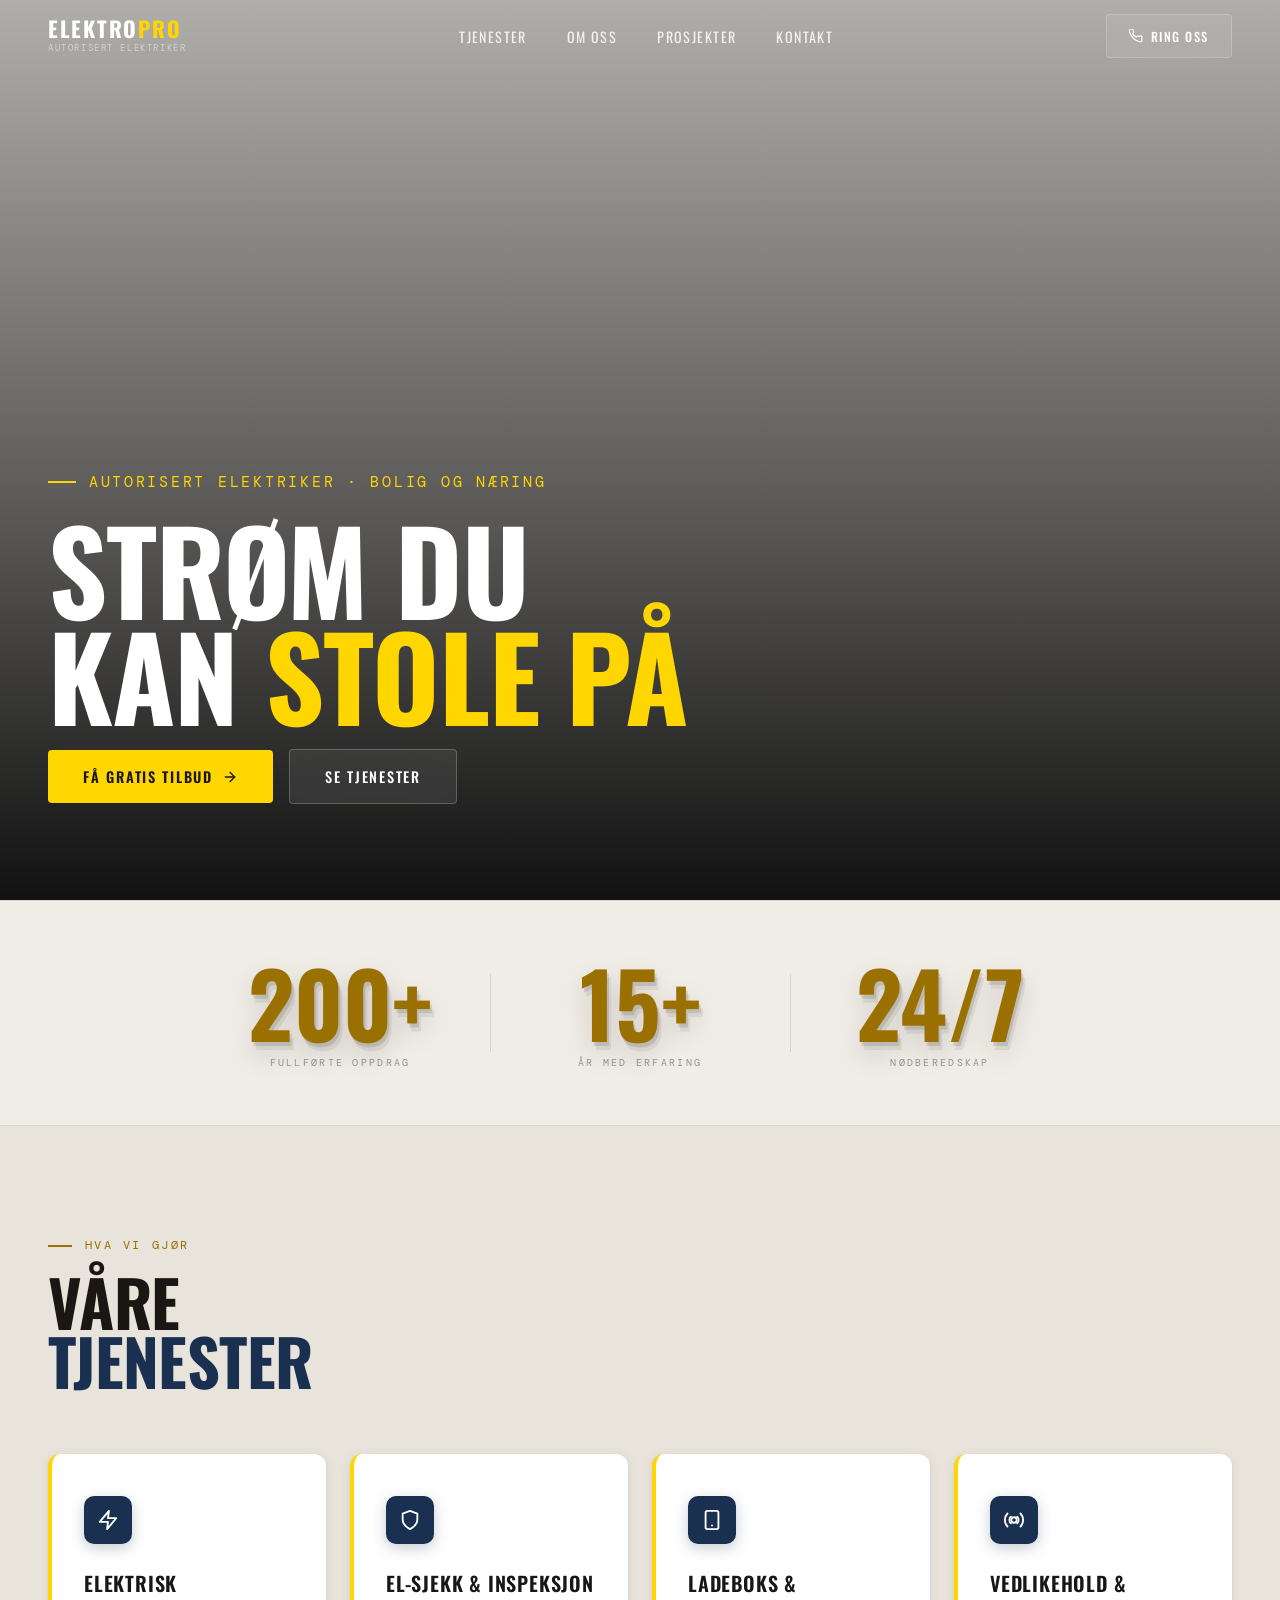
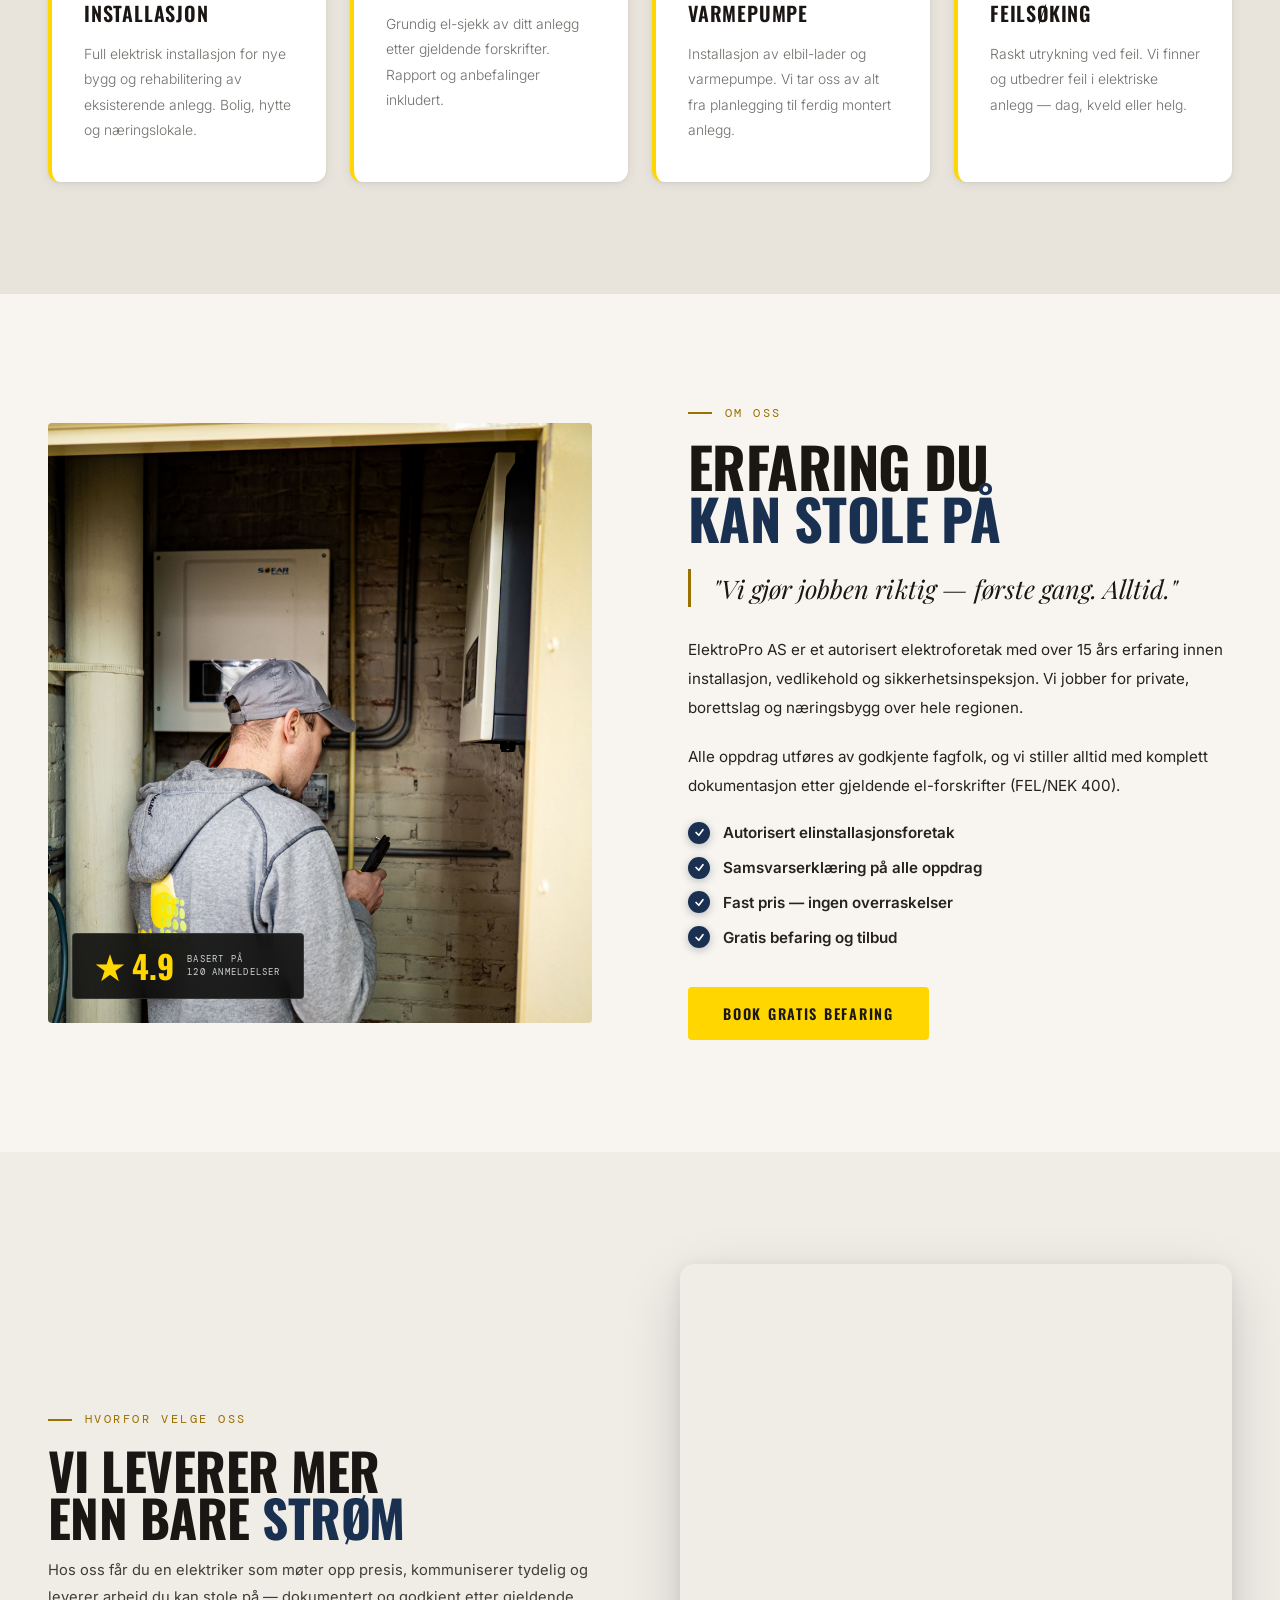
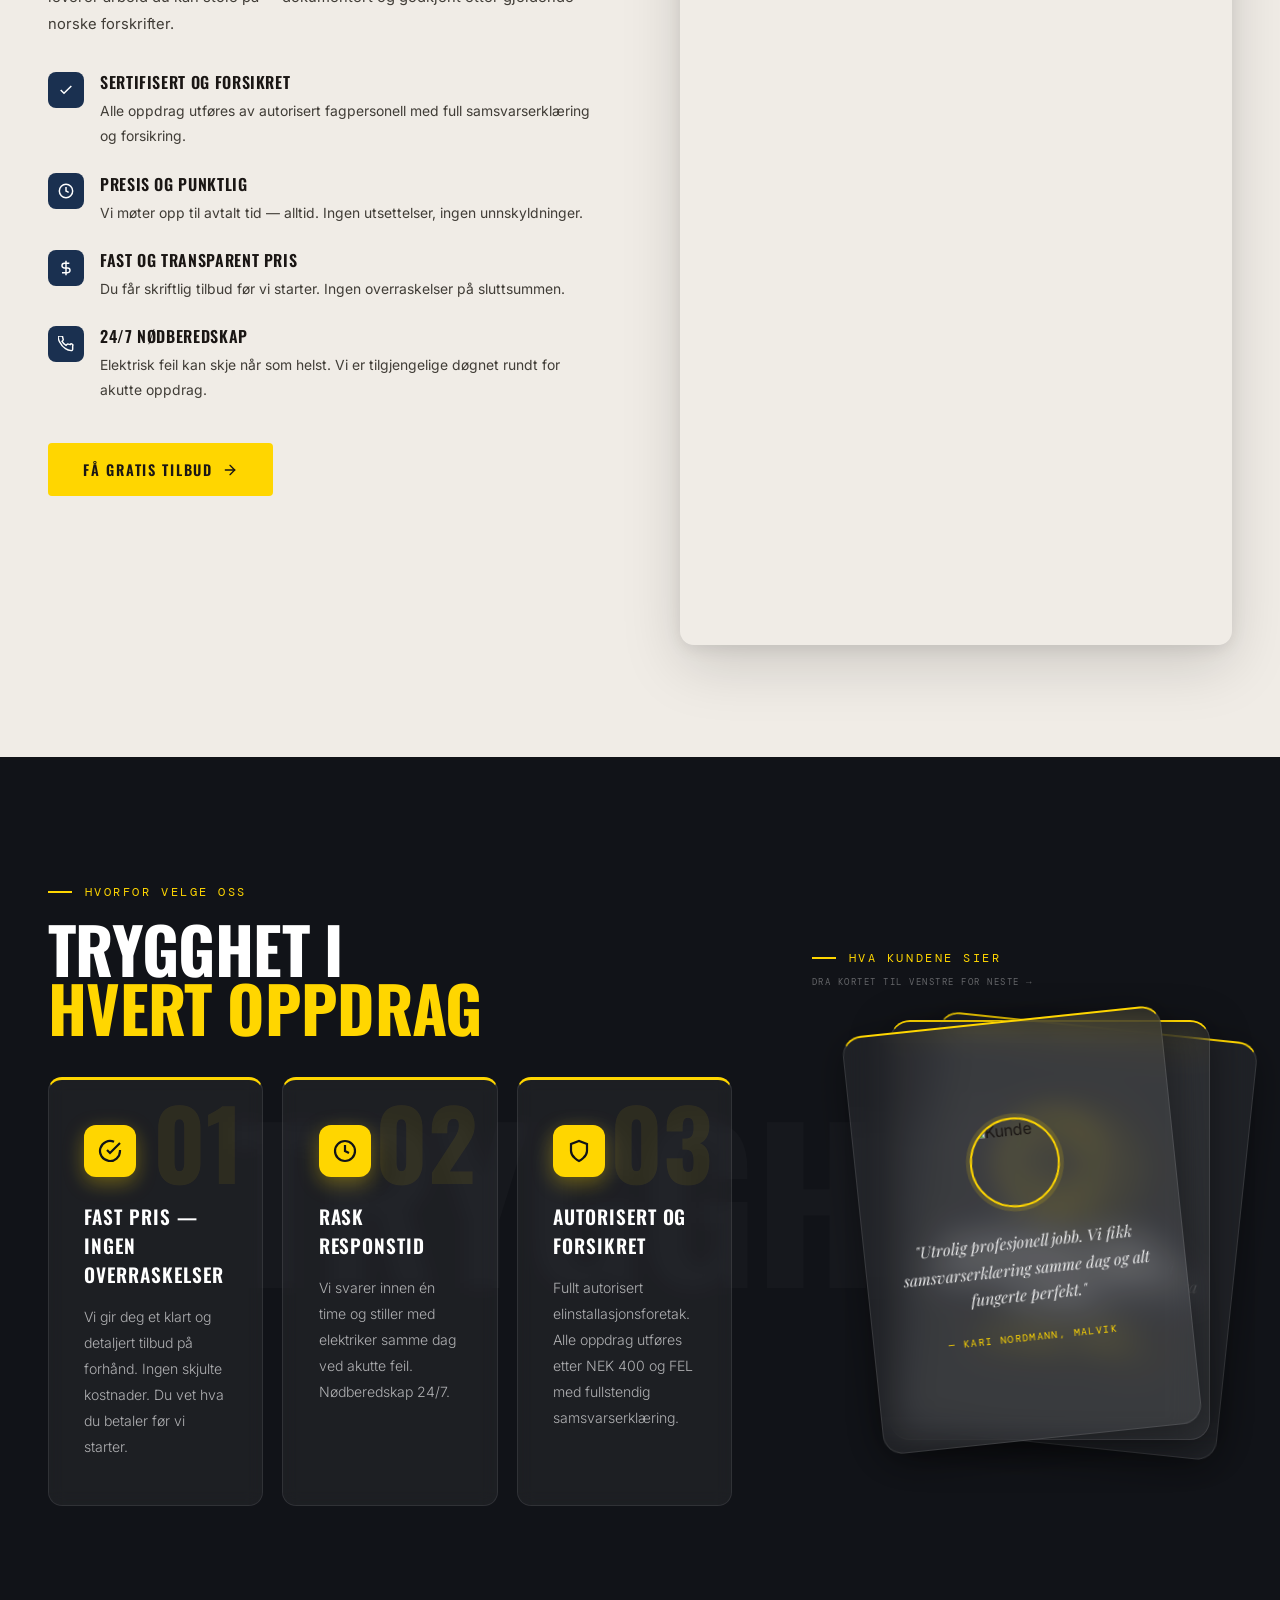
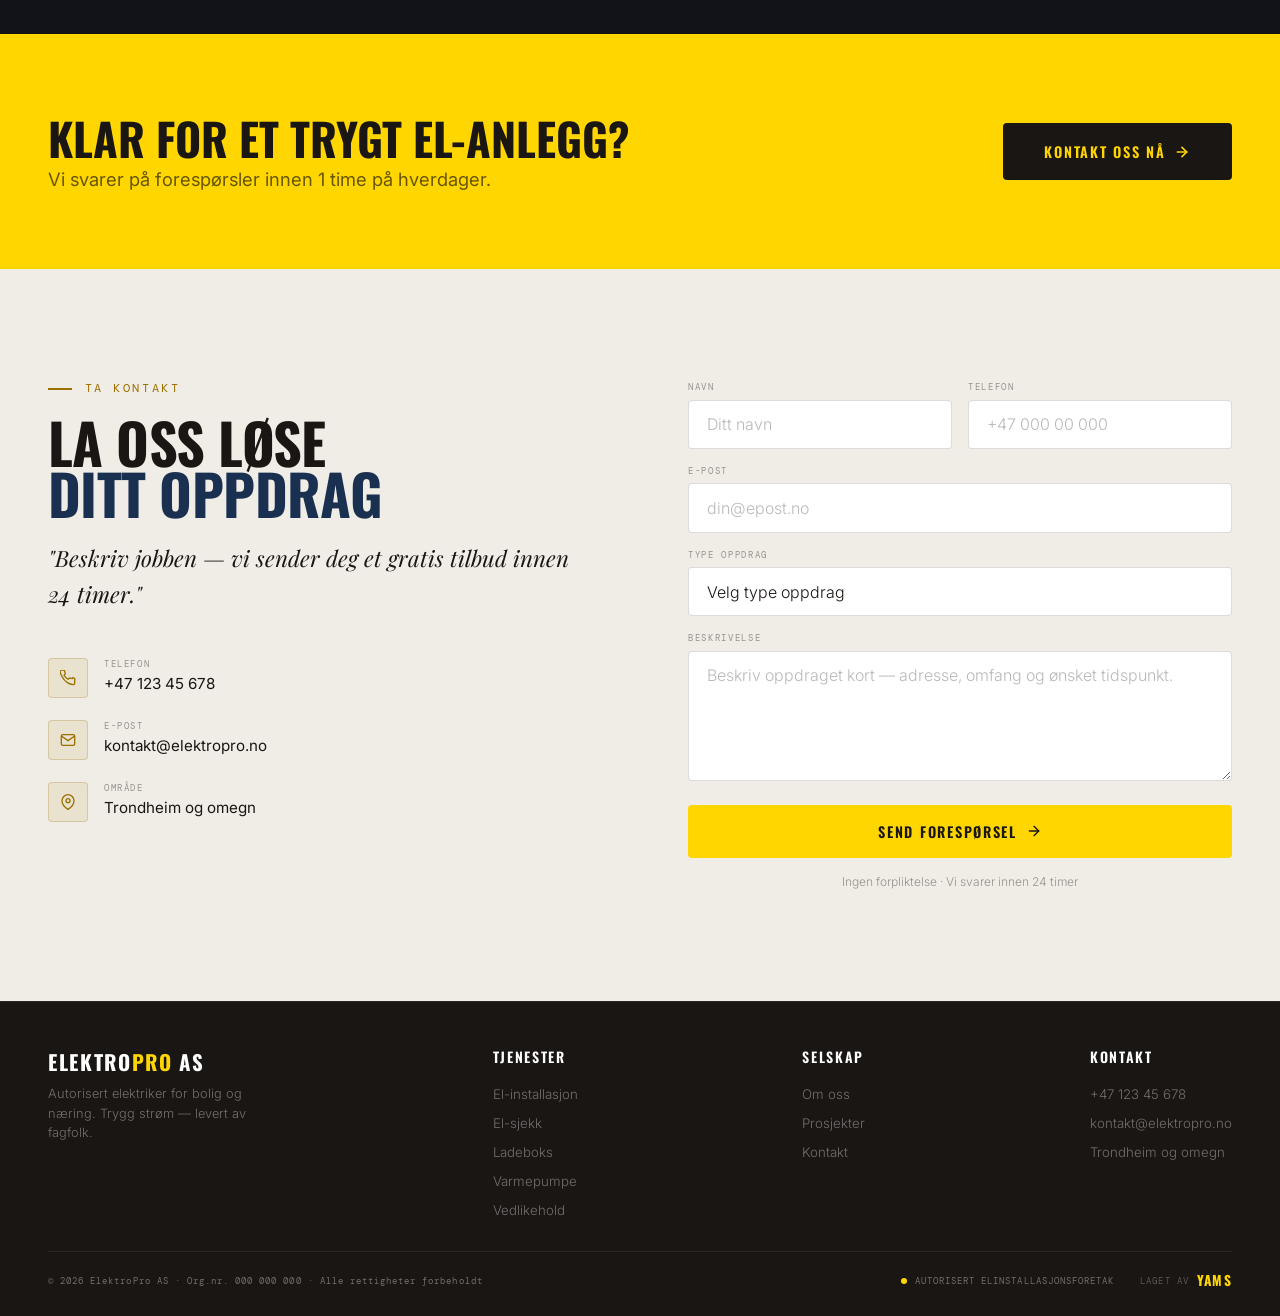
==== index.html @ 97dad4c3 "Make logo clickable on index.html — links to index.html" ====
<!DOCTYPE html>
<html lang="no">
<head>
  <meta charset="UTF-8">
  <meta name="viewport" content="width=device-width, initial-scale=1.0">
  <title>ElektroPro AS — Autorisert Elektriker</title>
  <meta name="description" content="Autorisert elektriker for bolig og næring. El-sjekk, installasjon, ladeboks og varmepumpe. Ring oss i dag.">

  <link rel="preconnect" href="https://fonts.googleapis.com">
  <link rel="preconnect" href="https://fonts.gstatic.com" crossorigin>
  <link href="https://fonts.googleapis.com/css2?family=Oswald:wght@400;500;600;700&family=Inter:ital,wght@0,300;0,400;0,500;1,300&family=Playfair+Display:ital@1&family=DM+Mono:wght@400;500&display=swap" rel="stylesheet">
  <link rel="stylesheet" href="style.css?v=3">
  <style></style>
</head>
<body>

<!-- ── NAV ── -->
<nav id="mainNav">
  <a href="index.html" class="nav-logo">
    <div class="nav-logo-name">Elektro<span>Pro</span></div>
    <div class="nav-logo-tag">Autorisert elektriker</div>
  </a>

  <ul class="nav-links">
    <li><a href="tjenester.html">Tjenester</a></li>
    <li><a href="om-oss.html">Om oss</a></li>
    <li><a href="#prosjekter">Prosjekter</a></li>
    <li><a href="kontakt.html">Kontakt</a></li>
  </ul>

  <div class="nav-right">
    <a href="tel:+4712345678" class="btn-glass-sm">
      <svg width="14" height="14" viewBox="0 0 24 24" fill="none" stroke="currentColor" stroke-width="2" stroke-linecap="round"><path d="M22 16.92v3a2 2 0 01-2.18 2 19.79 19.79 0 01-8.63-3.07A19.5 19.5 0 013.07 9.81a19.79 19.79 0 01-3.07-8.68A2 2 0 012 0h3a2 2 0 012 1.72c.127.96.361 1.903.7 2.81a2 2 0 01-.45 2.11L6.09 7.91a16 16 0 006 6l1.27-1.27a2 2 0 012.11-.45c.907.339 1.85.573 2.81.7A2 2 0 0122 14.92v2z"/></svg>
      Ring oss
    </a>
    <button class="nav-hamburger" id="navHamburger" aria-label="Åpne meny" aria-expanded="false">
      <span></span><span></span><span></span>
    </button>
  </div>
</nav>

<!-- ── MOBILE MENU ── -->
<div class="mob-menu" id="mobMenu" aria-hidden="true">
  <ul>
    <li><a href="tjenester.html" class="mob-link">Tjenester</a></li>
    <li><a href="om-oss.html" class="mob-link">Om oss</a></li>
    <li><a href="#prosjekter" class="mob-link">Prosjekter</a></li>
    <li><a href="kontakt.html" class="mob-link">Kontakt</a></li>
  </ul>
  <div class="mob-menu-divider"></div>
  <div class="mob-menu-cta">
    <a href="tel:+4712345678" class="btn-yellow">
      <svg width="16" height="16" viewBox="0 0 24 24" fill="none" stroke="currentColor" stroke-width="2" stroke-linecap="round"><path d="M22 16.92v3a2 2 0 01-2.18 2 19.79 19.79 0 01-8.63-3.07A19.5 19.5 0 013.07 9.81a19.79 19.79 0 01-3.07-8.68A2 2 0 012 0h3a2 2 0 012 1.72c.127.96.361 1.903.7 2.81a2 2 0 01-.45 2.11L6.09 7.91a16 16 0 006 6l1.27-1.27a2 2 0 012.11-.45c.907.339 1.85.573 2.81.7A2 2 0 0122 14.92v2z"/></svg>
      Ring oss nå
    </a>
    <a href="#kontakt" class="btn-glass mob-link">Få gratis tilbud</a>
  </div>
  <div class="mob-menu-contact">+47 123 45 678 · kontakt@elektropro.no</div>
</div>

<!-- ── HERO ── -->
<section class="hero">
  <div class="hero-video">
    <video autoplay muted loop playsinline>
      <source src="18780266-uhd_3840_2160_30fps.mp4" type="video/mp4">
    </video>
  </div>
  <div class="hero-overlay"></div>

  <div class="hero-content reveal">
    <div class="hero-eyebrow">Autorisert elektriker · Bolig og Næring</div>
    <h1 class="hero-h1">Strøm du<br>kan <span class="accent">stole på</span></h1>
    <div class="hero-btns">
      <a href="#kontakt" class="btn-yellow">
        Få gratis tilbud
        <svg width="16" height="16" viewBox="0 0 24 24" fill="none" stroke="currentColor" stroke-width="2" stroke-linecap="round"><line x1="5" y1="12" x2="19" y2="12"/><polyline points="12 5 19 12 12 19"/></svg>
      </a>
      <a href="#tjenester" class="btn-glass">Se tjenester</a>
    </div>
  </div>

</section>

<!-- ── STATS ── -->
<div class="stats-bar">
  <div class="stat-item reveal"><div class="stat-num" data-target="200" data-suffix="+">200+</div><div class="stat-label">Fullførte oppdrag</div></div>
  <div class="stat-item reveal"><div class="stat-num" data-target="15" data-suffix="+">15+</div><div class="stat-label">År med erfaring</div></div>
  <div class="stat-item reveal"><div class="stat-num">24/7</div><div class="stat-label">Nødberedskap</div></div>
</div>

<!-- ── SERVICES ── -->
<section class="services" id="tjenester">
  <div class="section-eyebrow">Hva vi gjør</div>
  <h2 class="section-title reveal">Våre<br><span class="accent">Tjenester</span></h2>
  <div class="services-grid">
    <a href="tjenester.html" class="service-card reveal">
      <div class="service-icon"><svg viewBox="0 0 24 24" stroke-linecap="round" stroke-linejoin="round"><polygon points="13 2 3 14 12 14 11 22 21 10 12 10 13 2"/></svg></div>
      <div class="service-name">Elektrisk installasjon</div>
      <p class="service-desc">Full elektrisk installasjon for nye bygg og rehabilitering av eksisterende anlegg. Bolig, hytte og næringslokale.</p>
    </a>
    <a href="tjenester.html" class="service-card reveal">
      <div class="service-icon"><svg viewBox="0 0 24 24" stroke-linecap="round" stroke-linejoin="round"><path d="M12 22s8-4 8-10V5l-8-3-8 3v7c0 6 8 10 8 10z"/></svg></div>
      <div class="service-name">El-sjekk &amp; Inspeksjon</div>
      <p class="service-desc">Grundig el-sjekk av ditt anlegg etter gjeldende forskrifter. Rapport og anbefalinger inkludert.</p>
    </a>
    <a href="tjenester.html" class="service-card reveal">
      <div class="service-icon"><svg viewBox="0 0 24 24" stroke-linecap="round" stroke-linejoin="round"><rect x="5" y="2" width="14" height="20" rx="2"/><line x1="12" y1="18" x2="12" y2="18"/></svg></div>
      <div class="service-name">Ladeboks &amp; Varmepumpe</div>
      <p class="service-desc">Installasjon av elbil-lader og varmepumpe. Vi tar oss av alt fra planlegging til ferdig montert anlegg.</p>
    </a>
    <a href="tjenester.html" class="service-card reveal">
      <div class="service-icon"><svg viewBox="0 0 24 24" stroke-linecap="round" stroke-linejoin="round"><circle cx="12" cy="12" r="3"/><path d="M19.07 4.93a10 10 0 010 14.14M4.93 4.93a10 10 0 000 14.14M15.54 8.46a5 5 0 010 7.07M8.46 8.46a5 5 0 000 7.07"/></svg></div>
      <div class="service-name">Vedlikehold &amp; Feilsøking</div>
      <p class="service-desc">Raskt utrykning ved feil. Vi finner og utbedrer feil i elektriske anlegg — dag, kveld eller helg.</p>
    </a>
  </div>
</section>

<!-- ── ABOUT ── -->
<section class="about" id="om-oss">
  <div class="about-img-wrap reveal">
    <img src="pexels-sdvmovies-29206492.jpg" alt="Elektriker ved sikringsskap"/>
    <div class="about-img-badge">
      <div class="about-badge-num">★ 4.9</div>
      <div class="about-badge-txt">Basert på<br>120 anmeldelser</div>
    </div>
  </div>
  <div class="about-content reveal">
    <div class="section-eyebrow">Om oss</div>
    <h2 class="section-title" style="font-size:clamp(2rem,5vw,3.5rem);margin-bottom:1.6rem;">Erfaring du<br><span class="accent">kan stole på</span></h2>
    <blockquote class="about-quote">"Vi gjør jobben riktig — første gang. Alltid."</blockquote>
    <p class="about-body">ElektroPro AS er et autorisert elektroforetak med over 15 års erfaring innen installasjon, vedlikehold og sikkerhetsinspeksjon. Vi jobber for private, borettslag og næringsbygg over hele regionen.</p>
    <p class="about-body">Alle oppdrag utføres av godkjente fagfolk, og vi stiller alltid med komplett dokumentasjon etter gjeldende el-forskrifter (FEL/NEK 400).</p>
    <ul class="about-checklist">
      <li>Autorisert elinstallasjonsforetak</li>
      <li>Samsvarserklæring på alle oppdrag</li>
      <li>Fast pris — ingen overraskelser</li>
      <li>Gratis befaring og tilbud</li>
    </ul>
    <a href="#kontakt" class="btn-yellow">Book gratis befaring</a>
  </div>
</section>

<!-- ── GALLERY ── -->
<section class="gallery" id="prosjekter">

  <!-- Tekst venstre -->
  <div class="gallery-text reveal">
    <div class="section-eyebrow">Hvorfor velge oss</div>
    <h2 class="section-title" style="font-size:clamp(2rem,4vw,3.8rem);margin-bottom:1rem;">
      Vi leverer mer<br>enn bare <span class="accent">strøm</span>
    </h2>
    <p style="font-size:.92rem;line-height:1.85;color:rgba(26,22,16,.82);font-weight:400;margin-bottom:1.8rem;">
      Hos oss får du en elektriker som møter opp presis, kommuniserer tydelig
      og leverer arbeid du kan stole på — dokumentert og godkjent etter
      gjeldende norske forskrifter.
    </p>
    <ul class="gallery-sell-points">
      <li>
        <div class="gallery-sell-icon">
          <svg viewBox="0 0 24 24"><polyline points="20 6 9 17 4 12"/></svg>
        </div>
        <div>
          <div class="gallery-sell-title">Sertifisert og forsikret</div>
          <div class="gallery-sell-desc">Alle oppdrag utføres av autorisert fagpersonell med full samsvarserklæring og forsikring.</div>
        </div>
      </li>
      <li>
        <div class="gallery-sell-icon">
          <svg viewBox="0 0 24 24"><circle cx="12" cy="12" r="10"/><polyline points="12 6 12 12 16 14"/></svg>
        </div>
        <div>
          <div class="gallery-sell-title">Presis og punktlig</div>
          <div class="gallery-sell-desc">Vi møter opp til avtalt tid — alltid. Ingen utsettelser, ingen unnskyldninger.</div>
        </div>
      </li>
      <li>
        <div class="gallery-sell-icon">
          <svg viewBox="0 0 24 24"><line x1="12" y1="1" x2="12" y2="23"/><path d="M17 5H9.5a3.5 3.5 0 000 7h5a3.5 3.5 0 010 7H6"/></svg>
        </div>
        <div>
          <div class="gallery-sell-title">Fast og transparent pris</div>
          <div class="gallery-sell-desc">Du får skriftlig tilbud før vi starter. Ingen overraskelser på sluttsummen.</div>
        </div>
      </li>
      <li>
        <div class="gallery-sell-icon">
          <svg viewBox="0 0 24 24"><path d="M22 16.92v3a2 2 0 01-2.18 2 19.79 19.79 0 01-8.63-3.07A19.5 19.5 0 013.07 9.81a19.79 19.79 0 01-3.07-8.68A2 2 0 012 0h3a2 2 0 012 1.72c.127.96.361 1.903.7 2.81a2 2 0 01-.45 2.11L6.09 7.91a16 16 0 006 6l1.27-1.27a2 2 0 012.11-.45c.907.339 1.85.573 2.81.7A2 2 0 0122 14.92v2z"/></svg>
        </div>
        <div>
          <div class="gallery-sell-title">24/7 nødberedskap</div>
          <div class="gallery-sell-desc">Elektrisk feil kan skje når som helst. Vi er tilgjengelige døgnet rundt for akutte oppdrag.</div>
        </div>
      </li>
    </ul>
    <a href="#kontakt" class="btn-yellow">
      Få gratis tilbud
      <svg width="16" height="16" viewBox="0 0 24 24" fill="none" stroke="currentColor" stroke-width="2" stroke-linecap="round"><line x1="5" y1="12" x2="19" y2="12"/><polyline points="12 5 19 12 12 19"/></svg>
    </a>
  </div>

  <!-- Video høyre -->
  <div class="gallery-video-wrap reveal">
    <video autoplay muted loop playsinline>
      <source src="6474362-uhd_2160_3840_25fps.mp4" type="video/mp4">
    </video>
  </div>

</section>

<!-- ── WHY US ── -->
<section class="why">
  <div class="why-inner">
    <!-- Left: cards -->
    <div class="why-left">
      <div class="section-eyebrow">Hvorfor velge oss</div>
      <h2 class="section-title reveal" style="margin-bottom:2.5rem;">Trygghet i<br><span class="accent">hvert oppdrag</span></h2>
      <div class="why-grid">
        <div class="why-card reveal">
          <div class="why-card-num">01</div>
          <div class="why-icon"><svg viewBox="0 0 24 24"><path d="M22 11.08V12a10 10 0 11-5.93-9.14"/><polyline points="22 4 12 14.01 9 11.01"/></svg></div>
          <div class="why-card-content">
            <div class="why-title">Fast pris — ingen overraskelser</div>
            <p class="why-desc">Vi gir deg et klart og detaljert tilbud på forhånd. Ingen skjulte kostnader. Du vet hva du betaler før vi starter.</p>
          </div>
        </div>
        <div class="why-card reveal">
          <div class="why-card-num">02</div>
          <div class="why-icon"><svg viewBox="0 0 24 24"><circle cx="12" cy="12" r="10"/><polyline points="12 6 12 12 16 14"/></svg></div>
          <div class="why-card-content">
            <div class="why-title">Rask responstid</div>
            <p class="why-desc">Vi svarer innen én time og stiller med elektriker samme dag ved akutte feil. Nødberedskap 24/7.</p>
          </div>
        </div>
        <div class="why-card reveal">
          <div class="why-card-num">03</div>
          <div class="why-icon"><svg viewBox="0 0 24 24"><path d="M12 22s8-4 8-10V5l-8-3-8 3v7c0 6 8 10 8 10z"/></svg></div>
          <div class="why-card-content">
            <div class="why-title">Autorisert og forsikret</div>
            <p class="why-desc">Fullt autorisert elinstallasjonsforetak. Alle oppdrag utføres etter NEK 400 og FEL med fullstendig samsvarserklæring.</p>
          </div>
        </div>
      </div>
    </div>

    <!-- Right: testimonial card stack -->
    <div class="why-right">
      <div class="testimonial-label">
        <span class="section-eyebrow" style="margin-bottom:.6rem;">Hva kundene sier</span>
        <p class="testimonial-hint">Dra kortet til venstre for neste →</p>
      </div>
      <div class="testimonial-stack" id="testimonialStack">
        <div class="t-card" data-pos="back">
          <img src="https://i.pravatar.cc/128?img=47" alt="Kunde" class="t-avatar"/>
          <p class="t-quote">"Elektriker kom samme dag. Imponerende rask og ryddig jobb fra start til slutt!"</p>
          <span class="t-author">— Mari Eriksen, Trondheim</span>
        </div>
        <div class="t-card" data-pos="middle">
          <img src="https://i.pravatar.cc/128?img=32" alt="Kunde" class="t-avatar"/>
          <p class="t-quote">"Fast pris og ingen overraskelser. Nøyaktig det vi trengte. Anbefales på det sterkeste!"</p>
          <span class="t-author">— Ole Hansen, Stjørdal</span>
        </div>
        <div class="t-card" data-pos="front">
          <img src="https://i.pravatar.cc/128?img=5" alt="Kunde" class="t-avatar"/>
          <p class="t-quote">"Utrolig profesjonell jobb. Vi fikk samsvarserklæring samme dag og alt fungerte perfekt."</p>
          <span class="t-author">— Kari Nordmann, Malvik</span>
        </div>
      </div>
    </div>
  </div>
</section>

<!-- ── CTA BAND ── -->
<div class="cta-band">
  <div class="cta-band-text">
    Klar for et trygt el-anlegg?
    <span>Vi svarer på forespørsler innen 1 time på hverdager.</span>
  </div>
  <a href="#kontakt" class="btn-dark">
    Kontakt oss nå
    <svg width="16" height="16" viewBox="0 0 24 24" fill="none" stroke="currentColor" stroke-width="2.5" stroke-linecap="round"><line x1="5" y1="12" x2="19" y2="12"/><polyline points="12 5 19 12 12 19"/></svg>
  </a>
</div>

<!-- ── CONTACT ── -->
<section class="contact" id="kontakt">
  <div class="contact-info">
    <div class="section-eyebrow">Ta kontakt</div>
    <h2 class="section-title reveal" style="font-size:clamp(2rem,5vw,3.5rem);margin-bottom:0;">La oss løse<br><span class="accent">ditt oppdrag</span></h2>
    <p class="contact-tagline">"Beskriv jobben — vi sender deg et gratis tilbud innen 24 timer."</p>
    <div class="contact-details">
      <div class="contact-detail-item">
        <div class="contact-detail-icon"><svg viewBox="0 0 24 24"><path d="M22 16.92v3a2 2 0 01-2.18 2 19.79 19.79 0 01-8.63-3.07A19.5 19.5 0 013.07 9.81 19.79 19.79 0 01.01 1.2 2 2 0 012 0h3a2 2 0 012 1.72c.127.96.361 1.903.7 2.81a2 2 0 01-.45 2.11L6.09 7.91a16 16 0 006 6l1.27-1.27a2 2 0 012.11-.45c.907.339 1.85.573 2.81.7A2 2 0 0122 14.92v2z"/></svg></div>
        <div><div class="contact-detail-label">Telefon</div><div class="contact-detail-val">+47 123 45 678</div></div>
      </div>
      <div class="contact-detail-item">
        <div class="contact-detail-icon"><svg viewBox="0 0 24 24"><path d="M4 4h16c1.1 0 2 .9 2 2v12c0 1.1-.9 2-2 2H4c-1.1 0-2-.9-2-2V6c0-1.1.9-2 2-2z"/><polyline points="22,6 12,13 2,6"/></svg></div>
        <div><div class="contact-detail-label">E-post</div><div class="contact-detail-val">kontakt@elektropro.no</div></div>
      </div>
      <div class="contact-detail-item">
        <div class="contact-detail-icon"><svg viewBox="0 0 24 24"><path d="M21 10c0 7-9 13-9 13s-9-6-9-13a9 9 0 0118 0z"/><circle cx="12" cy="10" r="3"/></svg></div>
        <div><div class="contact-detail-label">Område</div><div class="contact-detail-val">Trondheim og omegn</div></div>
      </div>
    </div>
  </div>

  <form class="contact-form reveal" onsubmit="return false;">
    <div class="form-row">
      <div class="form-group"><label for="fname">Navn</label><input type="text" id="fname" placeholder="Ditt navn"></div>
      <div class="form-group"><label for="fphone">Telefon</label><input type="tel" id="fphone" placeholder="+47 000 00 000"></div>
    </div>
    <div class="form-group"><label for="femail">E-post</label><input type="email" id="femail" placeholder="din@epost.no"></div>
    <div class="form-group">
      <label for="ftype">Type oppdrag</label>
      <select id="ftype">
        <option value="" disabled selected>Velg type oppdrag</option>
        <option>El-sjekk / sikkerhetsinspeksjon</option>
        <option>Ny installasjon (bolig)</option>
        <option>Ny installasjon (næring)</option>
        <option>Ladeboks for elbil</option>
        <option>Varmepumpe</option>
        <option>Vedlikehold / feilretting</option>
        <option>Annet</option>
      </select>
    </div>
    <div class="form-group"><label for="fmessage">Beskrivelse</label><textarea id="fmessage" placeholder="Beskriv oppdraget kort — adresse, omfang og ønsket tidspunkt."></textarea></div>
    <button type="submit" class="btn-yellow form-submit">
      Send forespørsel
      <svg width="16" height="16" viewBox="0 0 24 24" fill="none" stroke="currentColor" stroke-width="2" stroke-linecap="round"><line x1="5" y1="12" x2="19" y2="12"/><polyline points="12 5 19 12 12 19"/></svg>
    </button>
    <p class="form-note">Ingen forpliktelse · Vi svarer innen 24 timer</p>
  </form>
</section>

<!-- ── FOOTER ── -->
<footer>
  <div class="footer-top">
    <div class="footer-brand">
      <div class="footer-logo-name">Elektro<span>Pro</span> AS</div>
      <p class="footer-tagline">Autorisert elektriker for bolig og næring. Trygg strøm — levert av fagfolk.</p>
    </div>
    <div class="footer-col">
      <button class="footer-col-toggle" aria-expanded="false">
        <span>Tjenester</span><span class="footer-col-icon">+</span>
      </button>
      <ul>
        <li><a href="#tjenester">El-installasjon</a></li>
        <li><a href="#tjenester">El-sjekk</a></li>
        <li><a href="#tjenester">Ladeboks</a></li>
        <li><a href="#tjenester">Varmepumpe</a></li>
        <li><a href="#tjenester">Vedlikehold</a></li>
      </ul>
    </div>
    <div class="footer-col">
      <button class="footer-col-toggle" aria-expanded="false">
        <span>Selskap</span><span class="footer-col-icon">+</span>
      </button>
      <ul>
        <li><a href="#om-oss">Om oss</a></li>
        <li><a href="#prosjekter">Prosjekter</a></li>
        <li><a href="#kontakt">Kontakt</a></li>
      </ul>
    </div>
    <div class="footer-col">
      <button class="footer-col-toggle" aria-expanded="false">
        <span>Kontakt</span><span class="footer-col-icon">+</span>
      </button>
      <ul>
        <li><a href="tel:+4712345678">+47 123 45 678</a></li>
        <li><a href="mailto:kontakt@elektropro.no">kontakt@elektropro.no</a></li>
        <li><a href="#">Trondheim og omegn</a></li>
      </ul>
    </div>
  </div>
  <div class="footer-bottom">
    <span class="footer-copy">© 2026 ElektroPro AS · Org.nr. 000 000 000 · Alle rettigheter forbeholdt</span>
    <div style="display:flex;align-items:center;gap:1.6rem;flex-wrap:wrap;">
      <div class="footer-badge"><div class="footer-badge-dot"></div>Autorisert elinstallasjonsforetak</div>
      <a href="https://www.yamsas.com" target="_blank" rel="noopener" class="footer-yams">
        Laget av <span class="footer-yams-logo">YAMS</span>
      </a>
    </div>
  </div>
</footer>

<!-- ── MOBILE STICKY CALL BAR ── -->
<div class="mob-call-bar">
  <a href="tel:+4712345678" class="mob-call">
    <svg viewBox="0 0 24 24" fill="none" stroke="currentColor" stroke-width="2" stroke-linecap="round"><path d="M22 16.92v3a2 2 0 01-2.18 2 19.79 19.79 0 01-8.63-3.07A19.5 19.5 0 013.07 9.81a19.79 19.79 0 01-3.07-8.68A2 2 0 012 0h3a2 2 0 012 1.72c.127.96.361 1.903.7 2.81a2 2 0 01-.45 2.11L6.09 7.91a16 16 0 006 6l1.27-1.27a2 2 0 012.11-.45c.907.339 1.85.573 2.81.7A2 2 0 0122 14.92v2z"/></svg>
    Ring oss
  </a>
  <a href="#kontakt" class="mob-quote">Gratis tilbud</a>
</div>

<script>
  // Nav scroll
  const nav = document.getElementById('mainNav');
  window.addEventListener('scroll', () => {
    nav.classList.toggle('scrolled', window.scrollY > 60);
  }, { passive: true });

  // Hamburger menu
  const hamburger = document.getElementById('navHamburger');
  const mobMenu   = document.getElementById('mobMenu');
  const mobLinks  = document.querySelectorAll('.mob-link');

  function openMenu() {
    hamburger.classList.add('open');
    hamburger.setAttribute('aria-expanded', 'true');
    mobMenu.classList.add('open');
    mobMenu.setAttribute('aria-hidden', 'false');
    document.body.classList.add('menu-open');
  }
  function closeMenu() {
    hamburger.classList.remove('open');
    hamburger.setAttribute('aria-expanded', 'false');
    mobMenu.classList.remove('open');
    mobMenu.setAttribute('aria-hidden', 'true');
    document.body.classList.remove('menu-open');
  }

  hamburger.addEventListener('click', () => {
    mobMenu.classList.contains('open') ? closeMenu() : openMenu();
  });
  mobLinks.forEach(l => l.addEventListener('click', closeMenu));

  // Close on escape
  document.addEventListener('keydown', e => { if (e.key === 'Escape') closeMenu(); });

  // Footer accordion (mobile only)
  document.querySelectorAll('.footer-col-toggle').forEach(btn => {
    btn.addEventListener('click', () => {
      if(window.innerWidth > 768) return;
      const col = btn.parentElement;
      const isOpen = col.classList.contains('open');
      // Close all
      document.querySelectorAll('.footer-col').forEach(c => {
        c.classList.remove('open');
        c.querySelector('.footer-col-toggle').setAttribute('aria-expanded', 'false');
      });
      // Open clicked if it was closed
      if(!isOpen) {
        col.classList.add('open');
        btn.setAttribute('aria-expanded', 'true');
      }
    });
  });

  // Counter animation for stats
  function animateCount(el) {
    const target = el.dataset.target;
    const suffix = el.dataset.suffix || '';
    if (!target || target.includes('/')) { return; }
    const end = parseInt(target);
    const dur = 1400;
    const start = performance.now();
    function step(now) {
      const p = Math.min((now - start) / dur, 1);
      const ease = 1 - Math.pow(1 - p, 3);
      el.textContent = Math.floor(ease * end) + suffix;
      if (p < 1) requestAnimationFrame(step);
    }
    requestAnimationFrame(step);
  }
  const statObserver = new IntersectionObserver(entries => {
    entries.forEach(e => {
      if (e.isIntersecting) { animateCount(e.target); statObserver.unobserve(e.target); }
    });
  }, { threshold: 0.5 });
  document.querySelectorAll('.stat-num[data-target]').forEach(el => statObserver.observe(el));

  // Testimonial card stack — drag to shuffle (mobile + desktop)
  (function() {
    const stack = document.getElementById('testimonialStack');
    if (!stack) return;

    let isDragging = false, startX = 0, dragX = 0, activeCard = null;

    function shuffle() {
      stack.querySelectorAll('.t-card').forEach(card => {
        const cur = card.dataset.pos;
        card.dataset.pos = cur === 'front' ? 'back' : cur === 'middle' ? 'front' : 'middle';
      });
    }

    function getFront() { return stack.querySelector('.t-card[data-pos="front"]'); }

    function onStart(x) {
      const front = getFront();
      if (!front) return;
      isDragging = true; startX = x; dragX = 0;
      activeCard = front;
      front.classList.add('dragging');
    }

    function onMove(x) {
      if (!isDragging || !activeCard) return;
      dragX = x - startX;
      const rot = -6 + dragX * 0.04;
      activeCard.style.transform = `rotate(${rot}deg) translateX(${dragX}px)`;
      activeCard.style.opacity = String(Math.max(0.3, 1 - Math.abs(dragX) / 220));
    }

    function onEnd() {
      if (!isDragging || !activeCard) return;
      isDragging = false;
      activeCard.classList.remove('dragging');
      activeCard.style.transform = '';
      activeCard.style.opacity = '';
      const threshold = window.innerWidth < 768 ? 60 : 120;
      if (dragX < -threshold) shuffle();
      activeCard = null; dragX = 0;
    }

    // Pointer events (desktop + Android)
    stack.addEventListener('pointerdown', e => {
      if (!getFront()?.contains(e.target)) return;
      onStart(e.clientX);
    });
    window.addEventListener('pointermove', e => { if (isDragging) onMove(e.clientX); }, { passive: true });
    window.addEventListener('pointerup', onEnd);
    window.addEventListener('pointercancel', onEnd);

    // Touch events (iOS Safari fallback)
    stack.addEventListener('touchstart', e => {
      if (!getFront()?.contains(e.target)) return;
      onStart(e.touches[0].clientX);
    }, { passive: true });
    window.addEventListener('touchmove', e => {
      if (!isDragging) return;
      onMove(e.touches[0].clientX);
    }, { passive: true });
    window.addEventListener('touchend', onEnd);
    window.addEventListener('touchcancel', onEnd);
  })();

  // Scroll reveal
  const observer = new IntersectionObserver(entries => {
    entries.forEach(e => {
      if (e.isIntersecting) { e.target.classList.add('visible'); observer.unobserve(e.target); }
    });
  }, { threshold: 0.1 });
  document.querySelectorAll('.reveal').forEach(el => observer.observe(el));
</script>
</body>
</html>
---- style.css ----
*, *::before, *::after { box-sizing: border-box; margin: 0; padding: 0; }

:root {
  --black:   #1a1614;
  --light0:  #f8f5f0;
  --light1:  #f0ece6;
  --light2:  #e8e3db;
  --yellow:  #FFD600;
  --yamb:    #9a7000;
  --ydim:    rgba(180,135,0,.1);
  --white:   #ffffff;
  --gray:    rgba(26,22,16,.62);
  --gray2:   rgba(26,22,16,.42);
  --border:  rgba(0,0,0,.1);
  --bordery: rgba(140,100,0,.22);
  --nav-h:   72px;
}

html { scroll-behavior: smooth; }

body {
  font-family: 'Inter', sans-serif;
  background: var(--light0);
  color: var(--black);
  -webkit-font-smoothing: antialiased;
  overflow-x: hidden;
}
body.menu-open { overflow: hidden; }

img { display: block; max-width: 100%; }
a { text-decoration: none; color: inherit; }

/* ── BUTTONS ── */
.btn-yellow {
  display: inline-flex; align-items: center; justify-content: center; gap: .55rem;
  padding: 1rem 2.2rem;
  background: var(--yellow); color: var(--black);
  font-family: 'Oswald', sans-serif;
  font-weight: 600; font-size: .9rem; letter-spacing: .12em; text-transform: uppercase;
  border: none; border-radius: 4px; cursor: pointer;
  transition: background .2s, transform .2s, box-shadow .2s;
  white-space: nowrap; min-height: 48px;
}
.btn-yellow:hover { background: #ffe633; transform: translateY(-2px); box-shadow: 0 10px 36px rgba(255,214,0,.45); }

.btn-glass {
  display: inline-flex; align-items: center; justify-content: center; gap: .55rem;
  padding: 1rem 2.2rem;
  background: rgba(255,255,255,.08); backdrop-filter: blur(20px); -webkit-backdrop-filter: blur(20px);
  border: 1px solid rgba(255,255,255,.22); border-radius: 4px;
  color: var(--white);
  font-family: 'Oswald', sans-serif;
  font-weight: 500; font-size: .9rem; letter-spacing: .12em; text-transform: uppercase;
  cursor: pointer; transition: background .2s, border-color .2s, transform .2s;
  white-space: nowrap; min-height: 48px;
}
.btn-glass:hover { background: rgba(255,255,255,.16); border-color: rgba(255,255,255,.45); transform: translateY(-2px); }

.btn-glass-sm {
  display: inline-flex; align-items: center; gap: .45rem;
  padding: .65rem 1.4rem;
  background: rgba(255,255,255,.08); backdrop-filter: blur(16px); -webkit-backdrop-filter: blur(16px);
  border: 1px solid rgba(255,255,255,.2); border-radius: 4px;
  color: var(--white);
  font-family: 'Oswald', sans-serif;
  font-weight: 500; font-size: .78rem; letter-spacing: .12em; text-transform: uppercase;
  cursor: pointer; transition: background .2s, border-color .2s;
  min-height: 44px;
}
.btn-glass-sm:hover { background: rgba(255,255,255,.15); border-color: rgba(255,255,255,.4); }

.btn-dark {
  display: inline-flex; align-items: center; justify-content: center; gap: .55rem;
  padding: 1.1rem 2.6rem;
  background: var(--black); color: var(--yellow);
  font-family: 'Oswald', sans-serif;
  font-weight: 600; font-size: .9rem; letter-spacing: .12em; text-transform: uppercase;
  border: none; border-radius: 4px; cursor: pointer;
  transition: background .2s, transform .2s; white-space: nowrap; min-height: 48px;
}
.btn-dark:hover { background: #1a1a1a; transform: translateY(-2px); }

/* ── NAV ── */
nav {
  position: fixed; top: 0; left: 0; right: 0; z-index: 1000;
  height: var(--nav-h);
  display: flex; align-items: center; justify-content: space-between;
  padding: 0 3rem;
  transition: background .35s, box-shadow .35s;
}
nav.scrolled {
  background: rgba(248,245,240,.95);
  backdrop-filter: blur(24px); -webkit-backdrop-filter: blur(24px);
  box-shadow: 0 1px 0 rgba(0,0,0,.08);
}
nav.scrolled .nav-logo-name { color: var(--black); }
nav.scrolled .nav-logo-tag  { color: var(--gray2); }
nav.scrolled .nav-links a   { color: rgba(26,22,16,.75); }
nav.scrolled .nav-links a:hover { color: var(--yamb); }
nav.scrolled .btn-glass-sm  { background: rgba(0,0,0,.06); border-color: rgba(0,0,0,.15); color: var(--black); }
nav.scrolled .nav-hamburger span { background: var(--black); }

/* Force dark nav on light-header pages */
nav.nav-dark {
  background: rgba(248,245,240,.95);
  backdrop-filter: blur(24px); -webkit-backdrop-filter: blur(24px);
  box-shadow: 0 1px 0 rgba(0,0,0,.08);
}
nav.nav-dark .nav-logo-name { color: var(--black); }
nav.nav-dark .nav-logo-tag  { color: var(--gray2); }
nav.nav-dark .nav-links a   { color: rgba(26,22,16,.75); }
nav.nav-dark .nav-links a:hover { color: var(--yamb); }
nav.nav-dark .btn-glass-sm  { background: rgba(0,0,0,.06); border-color: rgba(0,0,0,.15); color: var(--black); }
nav.nav-dark .nav-hamburger span { background: var(--black); }

.nav-logo { display: flex; flex-direction: column; gap: .1rem; }
.nav-logo-name {
  font-family: 'Oswald', sans-serif;
  font-weight: 700; font-size: 1.35rem; letter-spacing: .08em;
  text-transform: uppercase; color: var(--white); line-height: 1;
}
.nav-logo-name span { color: var(--yellow); }
.nav-logo-tag {
  font-family: 'DM Mono', monospace;
  font-size: .55rem; letter-spacing: .18em; text-transform: uppercase; color: rgba(255,255,255,.5);
}

.nav-links { display: flex; align-items: center; gap: 2.5rem; list-style: none; }
.nav-links a {
  font-family: 'Oswald', sans-serif;
  font-weight: 400; font-size: .88rem; letter-spacing: .1em;
  text-transform: uppercase; color: rgba(255,255,255,.85);
  transition: color .2s;
}
.nav-links a:hover { color: var(--yellow); }
.nav-links a.active { color: var(--yellow); }

.nav-right { display: flex; align-items: center; gap: 1rem; }

.nav-hamburger {
  display: none; flex-direction: column; justify-content: center; gap: 5px;
  width: 44px; height: 44px;
  background: none; border: none; cursor: pointer; padding: 8px;
}
.nav-hamburger span {
  display: block; width: 22px; height: 2px;
  background: var(--white); border-radius: 2px;
  transition: transform .3s, opacity .3s; transform-origin: center;
}
.nav-hamburger.open span:nth-child(1) { transform: translateY(7px) rotate(45deg); }
.nav-hamburger.open span:nth-child(2) { opacity: 0; }
.nav-hamburger.open span:nth-child(3) { transform: translateY(-7px) rotate(-45deg); }

/* Mobile menu */
.mob-menu {
  display: none; position: fixed; inset: 0; z-index: 999;
  background: rgba(248,245,240,.97);
  backdrop-filter: blur(24px); -webkit-backdrop-filter: blur(24px);
  flex-direction: column; justify-content: center; align-items: flex-start;
  gap: 2rem; opacity: 0; transition: opacity .3s ease; padding: 2rem 2.5rem;
}
.mob-menu.open { display: flex; opacity: 1; }
.mob-menu ul { list-style: none; display: flex; flex-direction: column; align-items: flex-start; gap: 1.2rem; width: 100%; }
.mob-menu ul a { font-family: 'Oswald', sans-serif; font-weight: 600; font-size: 2rem; letter-spacing: .08em; text-transform: uppercase; color: var(--black); transition: color .2s; display: block; }
.mob-menu ul a:hover { color: var(--yamb); }
.mob-menu-divider { width: 40px; height: 2px; background: var(--border); }
.mob-menu-cta { display: flex; flex-direction: column; align-items: flex-start; gap: .8rem; width: 100%; }
.mob-menu-cta .btn-yellow, .mob-menu-cta .btn-glass { width: 100%; max-width: 300px; }
.mob-menu-cta .btn-glass { background: rgba(0,0,0,.06); border-color: rgba(0,0,0,.15); color: var(--black); }
.mob-menu-contact { font-family: 'DM Mono', monospace; font-size: .6rem; letter-spacing: .15em; text-transform: uppercase; color: var(--gray2); text-align: left; }

/* ── PAGE BANNER (sub-pages) ── */
.page-banner {
  background: #1a1614;
  padding: calc(var(--nav-h) + 4rem) 3rem 4rem;
  position: relative; overflow: hidden;
}
.page-banner::after {
  content: ''; position: absolute; bottom: 0; left: 0; right: 0;
  height: 3px; background: var(--yellow);
}
.page-banner-back {
  display: inline-flex; align-items: center; gap: .5rem;
  font-family: 'DM Mono', monospace; font-size: .6rem; letter-spacing: .18em;
  text-transform: uppercase; color: rgba(255,255,255,.4);
  margin-bottom: 1.5rem; transition: color .2s;
}
.page-banner-back:hover { color: var(--yellow); }
.page-banner-back svg { width: 14px; height: 14px; stroke: currentColor; fill: none; stroke-width: 2; }
.page-banner-label {
  font-family: 'DM Mono', monospace; font-size: .65rem; letter-spacing: .22em;
  text-transform: uppercase; color: var(--yellow);
  display: flex; align-items: center; gap: .7rem; margin-bottom: 1rem;
}
.page-banner-label::before { content: ''; display: block; width: 24px; height: 2px; background: var(--yellow); }
.page-banner-title {
  font-family: 'Oswald', sans-serif; font-weight: 700;
  font-size: clamp(2.8rem, 7vw, 6rem);
  text-transform: uppercase; line-height: .92;
  color: #ffffff; letter-spacing: -.01em;
}
.page-banner-title .accent { color: var(--yellow); }
.page-banner-bg-text {
  position: absolute; right: -1rem; top: 50%; transform: translateY(-50%);
  font-family: 'Oswald', sans-serif; font-weight: 700;
  font-size: clamp(8rem, 18vw, 18rem);
  color: rgba(255,255,255,.03); text-transform: uppercase;
  pointer-events: none; white-space: nowrap; line-height: 1;
}

/* ── HERO ── */
.hero {
  position: relative; min-height: 100svh;
  display: flex; flex-direction: column; justify-content: flex-end;
  padding: calc(var(--nav-h) + 2rem) 3rem 6rem; overflow: hidden;
}
.hero-video { position: absolute; inset: 0; z-index: 0; }
.hero-video video { width: 100%; height: 100%; object-fit: cover; object-position: center; }
.hero-overlay {
  position: absolute; inset: 0; z-index: 1;
  background: linear-gradient(to top,rgba(10,10,10,.97) 0%,rgba(10,10,10,.65) 45%,rgba(10,10,10,.3) 100%);
}
.hero-content { position: relative; z-index: 2; max-width: 860px; }
.hero-eyebrow {
  font-family: 'DM Mono', monospace; font-size: .95rem; letter-spacing: .18em;
  text-transform: uppercase; color: var(--yellow);
  display: flex; align-items: center; gap: .8rem; margin-bottom: 1.4rem; flex-wrap: wrap;
}
.hero-eyebrow::before { content: ''; display: block; width: 28px; height: 2px; background: var(--yellow); flex-shrink: 0; }
.hero-h1 {
  font-family: 'Oswald', sans-serif; font-weight: 700;
  font-size: clamp(3rem, 9vw, 7.5rem);
  line-height: .92; text-transform: uppercase; letter-spacing: -.01em;
  margin-bottom: 1.4rem; color: #ffffff;
}
.hero-h1 .accent { color: var(--yellow); }
.hero-btns { display: flex; align-items: center; gap: 1rem; flex-wrap: wrap; }
.hero-scroll-hint {
  position: absolute; bottom: 2.5rem; right: 3rem; z-index: 2;
  display: flex; flex-direction: column; align-items: center; gap: .6rem;
  font-family: 'DM Mono', monospace; font-size: .5rem; letter-spacing: .2em;
  text-transform: uppercase; color: rgba(255,255,255,.3);
}
.hero-scroll-line {
  width: 1px; height: 50px;
  background: linear-gradient(to bottom, var(--yellow), transparent);
  animation: scrollPulse 2s ease infinite;
}
@keyframes scrollPulse { 0%,100%{opacity:1;transform:scaleY(1)} 50%{opacity:.4;transform:scaleY(.6)} }

/* ── STATS ── */
.stats-bar {
  background: var(--light1);
  border-top: 1px solid var(--border); border-bottom: 1px solid var(--border);
  padding: 3.5rem 3rem; display: flex; justify-content: center; gap: 0;
}
.stat-item { flex: 1; max-width: 300px; display: flex; flex-direction: column; align-items: center; gap: .6rem; position: relative; }
.stat-item + .stat-item::before { content: ''; position: absolute; left: 0; top: 15%; bottom: 15%; width: 1px; background: var(--border); }
.stat-num {
  font-family: 'Oswald', sans-serif; font-weight: 700;
  font-size: clamp(3.8rem, 7vw, 6.5rem);
  color: var(--yamb); line-height: 1;
  text-shadow:
    2px 4px 0 rgba(26,22,16,.12),
    4px 8px 0 rgba(26,22,16,.07),
    0 12px 28px rgba(26,22,16,.15);
}
.stat-label { font-family: 'DM Mono', monospace; font-size: .65rem; letter-spacing: .22em; text-transform: uppercase; color: var(--gray2); text-align: center; }

/* ── SECTION COMMON ── */
.section-eyebrow {
  font-family: 'DM Mono', monospace; font-size: .72rem; letter-spacing: .22em;
  text-transform: uppercase; color: var(--yamb);
  display: flex; align-items: center; gap: .8rem; margin-bottom: 1.2rem;
}
.section-eyebrow::before { content: ''; display: block; width: 24px; height: 2px; background: var(--yamb); flex-shrink: 0; }
.section-title {
  font-family: 'Oswald', sans-serif; font-weight: 700;
  font-size: clamp(2.2rem, 5vw, 4.5rem);
  text-transform: uppercase; line-height: .92; letter-spacing: -.01em; margin-bottom: 4rem;
}
.section-title .accent { color: #1a3050; }

/* ── SERVICES ── */
.services { background: var(--light2); padding: 7rem 3rem; }
.services-grid { display: grid; grid-template-columns: repeat(4, 1fr); gap: 1.5rem; }
.service-card {
  background: var(--white); padding: 2.6rem 2rem 2.4rem;
  border-radius: 12px; border-left: 4px solid var(--yellow);
  box-shadow: 0 2px 12px rgba(0,0,0,.07), 0 1px 3px rgba(0,0,0,.05);
  position: relative; overflow: hidden; display: block;
  color: inherit; text-decoration: none; cursor: pointer;
  transition: transform .25s cubic-bezier(.22,1,.36,1), box-shadow .25s;
}
.service-card:hover { transform: translateY(-6px); box-shadow: 0 18px 40px rgba(0,0,0,.12), 0 4px 10px rgba(0,0,0,.06); }
.service-icon {
  width: 48px; height: 48px; background: #1a3050; border-radius: 10px;
  display: flex; align-items: center; justify-content: center; margin-bottom: 1.5rem;
  box-shadow: 0 4px 14px rgba(26,48,80,.25);
}
.service-icon svg { width: 22px; height: 22px; stroke: #ffffff; fill: none; stroke-width: 2; }
.service-name { font-family: 'Oswald', sans-serif; font-weight: 600; font-size: 1.25rem; letter-spacing: .04em; text-transform: uppercase; margin-bottom: .9rem; color: var(--black); }
.service-desc { font-size: .87rem; line-height: 1.82; color: var(--gray); font-weight: 300; }

/* ── ABOUT ── */
.about {
  background: var(--light0); padding: 7rem 3rem;
  display: grid; grid-template-columns: 1fr 1fr; gap: 6rem; align-items: center;
}
.about-img-wrap { position: relative; }
.about-img-wrap img { width: 100%; height: 600px; object-fit: cover; object-position: top center; border-radius: 4px; }
.about-img-badge {
  position: absolute; bottom: 1.5rem; left: 1.5rem;
  background: rgba(10,10,10,.88); backdrop-filter: blur(16px); -webkit-backdrop-filter: blur(16px);
  border: 1px solid rgba(255,255,255,.12); border-radius: 4px;
  padding: 1rem 1.4rem; display: flex; align-items: center; gap: .8rem;
}
.about-badge-num { font-family: 'Oswald', sans-serif; font-weight: 700; font-size: 2rem; color: var(--yellow); line-height: 1; }
.about-badge-txt { font-family: 'DM Mono', monospace; font-size: .55rem; letter-spacing: .14em; text-transform: uppercase; color: rgba(255,255,255,.8); line-height: 1.5; }
.about-quote {
  font-family: 'Playfair Display', serif; font-style: italic;
  font-size: clamp(1.2rem, 2vw, 1.8rem); line-height: 1.5; color: var(--black);
  margin-bottom: 1.8rem; padding-left: 1.4rem; border-left: 3px solid var(--yamb);
}
.about-body { font-size: .95rem; line-height: 1.9; color: rgba(26,22,16,.95); font-weight: 400; margin-bottom: 1.3rem; }
.about-checklist { list-style: none; display: flex; flex-direction: column; gap: .8rem; margin-bottom: 2.4rem; }
.about-checklist li { display: flex; align-items: center; gap: .8rem; font-size: .95rem; color: rgba(26,22,16,.95); font-weight: 600; }
.about-checklist li::before {
  content: ''; display: block; flex-shrink: 0; width: 22px; height: 22px;
  background: #1a3050;
  border-radius: 50%;
  background-image: url("data:image/svg+xml,%3Csvg viewBox='0 0 16 16' fill='none' stroke='white' stroke-width='2.5' stroke-linecap='round' stroke-linejoin='round' xmlns='http://www.w3.org/2000/svg'%3E%3Cpolyline points='3 8 7 12 13 4'/%3E%3C/svg%3E");
  background-size: 11px; background-position: center; background-repeat: no-repeat;
  box-shadow: 0 2px 8px rgba(26,48,80,.3);
}

/* ── GALLERY ── */
.gallery {
  background: var(--light1); padding: 7rem 3rem;
  display: grid; grid-template-columns: 1fr 1fr; gap: 5rem; align-items: center;
}
.gallery-sell-points { list-style: none; display: flex; flex-direction: column; gap: 1.4rem; margin: 2rem 0 2.5rem; }
.gallery-sell-points li { display: flex; align-items: flex-start; gap: 1rem; }
.gallery-sell-icon {
  flex-shrink: 0; width: 36px; height: 36px; background: #1a3050; border-radius: 8px;
  display: flex; align-items: center; justify-content: center; margin-top: .1rem;
}
.gallery-sell-icon svg { width: 16px; height: 16px; stroke: #fff; fill: none; stroke-width: 2.2; }
.gallery-sell-title { font-family: 'Oswald', sans-serif; font-weight: 600; font-size: 1rem; letter-spacing: .04em; text-transform: uppercase; margin-bottom: .3rem; color: var(--black); }
.gallery-sell-desc { font-size: .87rem; line-height: 1.8; color: rgba(26,22,16,.82); font-weight: 400; }
.gallery-video-wrap {
  position: relative; border-radius: 14px; overflow: hidden;
  box-shadow: 0 20px 60px rgba(0,0,0,.15), 0 4px 16px rgba(0,0,0,.08);
}
.gallery-video-wrap video { width: 100%; display: block; aspect-ratio: 9/16; object-fit: cover; }

/* ── WHY US ── */
.why {
  background: #111318;
  padding: 8rem 3rem;
  position: relative; overflow: hidden;
}
.why::before {
  content: 'TRYGGHET';
  position: absolute; top: 50%; left: 50%; transform: translate(-50%,-50%);
  font-family: 'Oswald', sans-serif; font-weight: 700;
  font-size: clamp(6rem, 16vw, 18rem);
  color: rgba(255,255,255,.025);
  white-space: nowrap; pointer-events: none; letter-spacing: -.02em;
  user-select: none;
}
.why .section-eyebrow { color: var(--yellow); }
.why .section-eyebrow::before { background: var(--yellow); }
.why .section-title { color: #ffffff; }
.why .section-title .accent { color: var(--yellow); }

/* Why layout */
.why-inner {
  display: grid; grid-template-columns: 1fr 420px;
  gap: 5rem; align-items: center;
  position: relative; z-index: 1;
}
.why-right {
  display: flex; flex-direction: column; align-items: center; gap: 2rem;
}
.testimonial-label { width: 100%; }
.testimonial-hint {
  font-family: 'DM Mono', monospace; font-size: .58rem;
  letter-spacing: .16em; text-transform: uppercase;
  color: rgba(255,255,255,.35); margin-top: .3rem;
}

/* Testimonial card stack */
.testimonial-stack {
  position: relative; width: 320px; height: 420px;
}
.t-card {
  position: absolute; left: 0; top: 0;
  width: 320px; height: 420px;
  border-radius: 20px;
  border: 1px solid rgba(255,255,255,.1);
  border-top: 2px solid var(--yellow);
  background: rgba(255,255,255,.06);
  backdrop-filter: blur(16px); -webkit-backdrop-filter: blur(16px);
  box-shadow: 0 8px 40px rgba(0,0,0,.4);
  padding: 2.4rem 2rem;
  display: flex; flex-direction: column; align-items: center;
  justify-content: center; gap: 1.4rem;
  transition: transform .35s cubic-bezier(.22,1,.36,1);
  user-select: none;
}
.t-card[data-pos="front"] {
  z-index: 3; transform: rotate(-6deg) translateX(0px);
  cursor: grab; touch-action: none;
}
.t-card[data-pos="front"].dragging { cursor: grabbing; transition: none; }
.t-card[data-pos="middle"] {
  z-index: 2; transform: rotate(0deg) translateX(28px);
}
.t-card[data-pos="back"] {
  z-index: 1; transform: rotate(6deg) translateX(56px);
}
.t-avatar {
  width: 90px; height: 90px; border-radius: 50%;
  border: 2px solid var(--yellow);
  object-fit: cover; display: block;
  box-shadow: 0 0 0 4px rgba(255,214,0,.15);
}
.t-quote {
  font-family: 'Playfair Display', serif; font-style: italic;
  font-size: 1rem; line-height: 1.65;
  color: rgba(255,255,255,.88); text-align: center;
}
.t-author {
  font-family: 'DM Mono', monospace; font-size: .62rem;
  letter-spacing: .14em; text-transform: uppercase;
  color: var(--yellow);
}

.why-grid { display: grid; grid-template-columns: repeat(3, 1fr); gap: 1.2rem; margin-top: 0; position: relative; z-index: 1; }

@media(max-width:1100px) {
  .why-inner { grid-template-columns: 1fr; gap: 4rem; }
  .why-right { align-items: flex-start; }
  .why-grid { grid-template-columns: repeat(3,1fr); }
}
@media(max-width:700px) {
  .why-grid { grid-template-columns: 1fr; }
  .testimonial-stack { width: 280px; height: 390px; }
  .t-card { width: 280px; height: 390px; }
}
.why-card {
  background: rgba(255,255,255,.05);
  backdrop-filter: blur(8px); -webkit-backdrop-filter: blur(8px);
  padding: 2.8rem 2.2rem;
  border-radius: 14px;
  border: 1px solid rgba(255,255,255,.09);
  border-top: 3px solid var(--yellow);
  position: relative; overflow: hidden;
  transition: transform .3s cubic-bezier(.22,1,.36,1), background .3s, box-shadow .3s;
}
.why-card:hover {
  transform: translateY(-8px);
  background: rgba(255,255,255,.09);
  box-shadow: 0 24px 60px rgba(0,0,0,.4), 0 0 0 1px rgba(255,214,0,.15);
}
.why-card-num {
  font-family: 'Oswald', sans-serif; font-weight: 700;
  font-size: 6rem; line-height: 1;
  color: rgba(255,214,0,.08);
  position: absolute; top: .8rem; right: 1.2rem; pointer-events: none;
}
.why-icon {
  width: 52px; height: 52px;
  background: var(--yellow);
  border-radius: 12px;
  display: flex; align-items: center; justify-content: center; margin-bottom: 1.6rem;
  box-shadow: 0 6px 20px rgba(255,214,0,.35);
}
.why-icon svg { width: 24px; height: 24px; stroke: #111318; fill: none; stroke-width: 2.2; }
.why-title { font-family: 'Oswald', sans-serif; font-weight: 600; font-size: 1.2rem; letter-spacing: .05em; text-transform: uppercase; margin-bottom: .9rem; color: #ffffff; }
.why-desc { font-size: .88rem; line-height: 1.85; color: rgba(255,255,255,.65); font-weight: 300; }

/* ── CTA BAND ── */
.cta-band {
  background: var(--yellow); padding: 5rem 3rem;
  display: flex; align-items: center; justify-content: space-between; gap: 2rem;
}
.cta-band-text { font-family: 'Oswald', sans-serif; font-weight: 700; font-size: clamp(1.6rem, 3.5vw, 3rem); text-transform: uppercase; color: var(--black); line-height: 1.1; }
.cta-band-text span { font-weight: 400; font-size: clamp(.9rem, 1.5vw, 1.15rem); display: block; font-family: 'Inter', sans-serif; text-transform: none; color: rgba(0,0,0,.6); margin-top: .4rem; }

/* ── CONTACT ── */
.contact {
  background: var(--light1); padding: 7rem 3rem;
  display: grid; grid-template-columns: 1fr 1fr; gap: 6rem; align-items: start;
}
.contact-tagline { font-family: 'Playfair Display', serif; font-style: italic; font-size: clamp(1rem, 1.8vw, 1.4rem); color: var(--black); margin-top: 1.4rem; margin-bottom: 2.8rem; line-height: 1.6; }
.contact-details { display: flex; flex-direction: column; gap: 1.4rem; }
.contact-detail-item { display: flex; align-items: flex-start; gap: 1rem; }
.contact-detail-icon { width: 40px; height: 40px; flex-shrink: 0; background: var(--ydim); border: 1px solid var(--bordery); border-radius: 4px; display: flex; align-items: center; justify-content: center; }
.contact-detail-icon svg { width: 16px; height: 16px; stroke: var(--yamb); fill: none; stroke-width: 2; }
.contact-detail-label { font-family: 'DM Mono', monospace; font-size: .55rem; letter-spacing: .18em; text-transform: uppercase; color: var(--gray2); margin-bottom: .25rem; }
.contact-detail-val { font-size: .95rem; color: var(--black); font-weight: 400; }
.contact-form { display: flex; flex-direction: column; gap: 1rem; }
.form-row { display: grid; grid-template-columns: 1fr 1fr; gap: 1rem; }
.form-group { display: flex; flex-direction: column; gap: .4rem; }
.form-group label { font-family: 'DM Mono', monospace; font-size: .58rem; letter-spacing: .18em; text-transform: uppercase; color: var(--gray2); }
.form-group input, .form-group textarea, .form-group select {
  background: var(--white); border: 1px solid rgba(0,0,0,.14); border-radius: 4px;
  padding: .85rem 1.1rem; color: var(--black);
  font-family: 'Inter', sans-serif; font-size: 1rem; font-weight: 300;
  outline: none; transition: border-color .2s, box-shadow .2s;
  -webkit-appearance: none; appearance: none; width: 100%;
}
.form-group input:focus, .form-group textarea:focus, .form-group select:focus { border-color: var(--yamb); box-shadow: 0 0 0 3px rgba(154,112,0,.12); }
.form-group input::placeholder, .form-group textarea::placeholder { color: rgba(26,22,16,.3); }
.form-group textarea { resize: vertical; min-height: 130px; }
.form-group select option { background: var(--white); color: var(--black); }
.form-submit { margin-top: .5rem; width: 100%; }
.form-note { font-size: .75rem; color: var(--gray2); text-align: center; font-weight: 300; }

/* ── FOOTER ── */
footer { background: #1a1614; border-top: 1px solid rgba(255,255,255,.08); padding: 2.8rem 3rem 1.8rem; }
footer, footer .footer-col-toggle { color: var(--white); }
footer .footer-tagline, footer .footer-col ul li a, footer .footer-copy, footer .footer-badge { color: rgba(255,255,255,.38); }
footer .footer-col ul li a:hover { color: var(--yellow); }
footer .footer-top { border-bottom-color: rgba(255,255,255,.08); }
footer .footer-col-icon { color: var(--yellow); }
footer .footer-badge-dot { background: var(--yellow); }
.footer-top { display: flex; justify-content: space-between; align-items: flex-start; gap: 2rem; padding-bottom: 2rem; border-bottom: 1px solid var(--border); flex-wrap: wrap; }
.footer-logo-name { font-family: 'Oswald', sans-serif; font-weight: 700; font-size: 1.3rem; letter-spacing: .08em; text-transform: uppercase; }
.footer-logo-name span { color: var(--yellow); }
.footer-tagline { font-size: .8rem; color: var(--gray2); font-weight: 300; margin-top: .4rem; max-width: 220px; line-height: 1.55; }
.footer-col-toggle { display: flex; align-items: center; justify-content: space-between; width: 100%; background: none; border: none; cursor: pointer; padding: 0; gap: 1rem; font-family: 'Oswald', sans-serif; font-weight: 600; font-size: .88rem; letter-spacing: .12em; text-transform: uppercase; color: var(--white); margin-bottom: 1rem; }
.footer-col-icon { font-size: 1.1rem; line-height: 1; color: var(--yellow); flex-shrink: 0; transition: transform .25s ease; display: none; }
.footer-col.open .footer-col-icon { transform: rotate(45deg); }
.footer-col ul { list-style: none; display: flex; flex-direction: column; gap: .55rem; overflow: hidden; }
.footer-col ul li a { font-size: .83rem; color: var(--gray2); font-weight: 300; transition: color .2s; }
.footer-col ul li a:hover { color: var(--yellow); }
.footer-bottom { display: flex; justify-content: space-between; align-items: center; padding-top: 1.4rem; flex-wrap: wrap; gap: .8rem; }
.footer-copy { font-family: 'DM Mono', monospace; font-size: .54rem; letter-spacing: .12em; color: var(--gray2); }
.footer-badge { display: flex; align-items: center; gap: .5rem; font-family: 'DM Mono', monospace; font-size: .54rem; letter-spacing: .12em; text-transform: uppercase; color: var(--gray2); }
.footer-badge-dot { width: 6px; height: 6px; border-radius: 50%; background: var(--yellow); animation: blink 2.5s ease infinite; }
.footer-yams { display: inline-flex; align-items: center; gap: .45rem; font-family: 'DM Mono', monospace; font-size: .54rem; letter-spacing: .14em; text-transform: uppercase; color: rgba(255,255,255,.28); transition: color .2s; }
.footer-yams:hover { color: rgba(255,255,255,.7); }
.footer-yams-logo { font-family: 'Oswald', sans-serif; font-weight: 700; font-size: .85rem; letter-spacing: .1em; color: var(--yellow); line-height: 1; }
@keyframes blink { 0%,100%{opacity:1} 50%{opacity:.2} }

/* ── MOBILE CALL BAR ── */
.mob-call-bar {
  display: none; position: fixed; bottom: 0; left: 0; right: 0; z-index: 900;
  padding: .8rem 1.2rem calc(.8rem + env(safe-area-inset-bottom));
  background: rgba(248,245,240,.97); backdrop-filter: blur(20px); -webkit-backdrop-filter: blur(20px);
  border-top: 1px solid rgba(0,0,0,.1); gap: .7rem;
}
.mob-call-bar a { flex: 1; display: flex; align-items: center; justify-content: center; gap: .5rem; padding: .85rem .5rem; border-radius: 4px; font-family: 'Oswald', sans-serif; font-weight: 600; font-size: .82rem; letter-spacing: .1em; text-transform: uppercase; min-height: 48px; }
.mob-call-bar .mob-call { background: var(--yellow); color: var(--black); }
.mob-call-bar .mob-quote { background: rgba(0,0,0,.06); color: var(--black); border: 1px solid rgba(0,0,0,.15); }
.mob-call-bar svg { width: 15px; height: 15px; flex-shrink: 0; }

/* ── SCROLL REVEAL ── */
.reveal { opacity: 0; transform: translateY(28px); transition: opacity .7s ease, transform .7s cubic-bezier(.22,1,.36,1); }
.reveal.visible { opacity: 1; transform: none; }

/* ── BREAKPOINTS ── */
@media(max-width:1024px) {
  nav { padding: 0 2rem; }
  .services-grid { grid-template-columns: repeat(2, 1fr); }
  .about { grid-template-columns: 1fr; gap: 3rem; }
  .about-img-wrap img { height: 420px; }
  .gallery { grid-template-columns: 1fr; gap: 3rem; }
  .why-grid { grid-template-columns: repeat(2,1fr); }
  .contact { grid-template-columns: 1fr; gap: 3.5rem; }
}

@media(max-width:768px) {
  :root { --nav-h: 64px; }
  nav { padding: 0 1.2rem; }
  .nav-links { display: none; }
  .nav-right .btn-glass-sm { display: none; }
  .nav-hamburger { display: flex; }
  .mob-call-bar { display: flex; }
  .page-banner { padding: calc(var(--nav-h) + 2.5rem) 1.4rem 3rem; }
  .page-banner-bg-text { display: none; }
  .hero { padding: calc(var(--nav-h) + 1.5rem) 1.4rem calc(5rem + env(safe-area-inset-bottom)); min-height: 100svh; }
  .hero-overlay { background: linear-gradient(to top,rgba(10,10,10,.98) 0%,rgba(10,10,10,.7) 50%,rgba(10,10,10,.35) 100%); }
  .hero-h1 { font-size: clamp(2.6rem, 11vw, 4rem); margin-bottom: 1rem; }
  .hero-btns { flex-direction: column; align-items: stretch; }
  .hero-btns .btn-yellow, .hero-btns .btn-glass { width: 100%; }
  .hero-scroll-hint { display: none; }
  .stats-bar { flex-direction: row; flex-wrap: wrap; padding: 2.5rem 1.4rem; gap: 1.5rem; justify-content: space-around; }
  .stat-item { max-width: none; flex: 0 1 calc(33% - 1rem); }
  .stat-item + .stat-item::before { display: none; }
  .stat-num { font-size: clamp(2.4rem, 9vw, 3.2rem); }
  .services { padding: 5rem 1.4rem; }
  .services-grid { grid-template-columns: 1fr; gap: 1rem; }
  .section-title { font-size: clamp(2rem, 9vw, 3rem); margin-bottom: 3rem; }
  .about { padding: 5rem 1.4rem; grid-template-columns: 1fr; gap: 2.5rem; }
  .about-img-wrap img { height: 320px; }
  .about-img-badge { bottom: 1rem; left: 1rem; padding: .8rem 1rem; }
  .about-badge-num { font-size: 1.6rem; }
  /* Gallery / "Vi leverer mer" — mobile redesign */
  .gallery {
    padding: 0 0 4rem;
    grid-template-columns: 1fr; gap: 0;
  }

  /* Video full-width on top, video comes second in HTML but first visually */
  .gallery-video-wrap {
    order: -1;
    border-radius: 0;
    box-shadow: none;
    margin-bottom: 0;
  }
  .gallery-video-wrap video { aspect-ratio: 16/9; }

  .gallery-text { padding: 2.4rem 1.4rem 0; }

  /* Sell points: 2-column compact grid, hide descriptions */
  .gallery-sell-points {
    display: grid; grid-template-columns: 1fr 1fr;
    gap: .75rem; margin: 1.4rem 0 2rem;
  }
  .gallery-sell-points li { flex-direction: column; gap: .4rem; }
  .gallery-sell-icon { width: 30px; height: 30px; margin-top: 0; border-radius: 6px; }
  .gallery-sell-icon svg { width: 13px; height: 13px; }
  .gallery-sell-title { font-size: .78rem; margin-bottom: 0; }
  .gallery-sell-desc { display: none; }
  /* Why section — full mobile redesign */
  /* ── WHY SECTION — mobile ── */
  .why { padding: 4rem 1.4rem 5rem; overflow: hidden; }
  .why::before { display: none; }
  .why-inner { display: flex; flex-direction: column; gap: 0; }

  /* Section header */
  .why .section-title { margin-bottom: 2rem; font-size: clamp(2rem,9vw,3rem); }

  /* Why-cards: compact feature rows (no horizontal scroll) */
  .why-grid {
    display: flex; flex-direction: column;
    gap: .8rem; margin-top: 0; margin-bottom: 3rem;
    grid-template-columns: unset;
  }
  .why-card {
    display: flex; flex-direction: row; align-items: flex-start;
    gap: 1rem; padding: 1.2rem 1.4rem;
    border-radius: 10px; border-top: none;
    border-left: 3px solid var(--yellow);
    min-height: unset;
  }
  .why-card:hover { transform: none; box-shadow: 0 2px 12px rgba(0,0,0,.25); }
  .why-card-num { display: none; }
  .why-icon {
    width: 40px; height: 40px; flex-shrink: 0;
    border-radius: 8px; margin-bottom: 0;
    box-shadow: 0 2px 8px rgba(255,214,0,.25);
  }
  .why-icon svg { width: 18px; height: 18px; }
  .why-card-content { display: flex; flex-direction: column; gap: .3rem; }
  .why-title { font-size: 1rem; margin-bottom: .25rem; }
  .why-desc { font-size: .83rem; line-height: 1.7; }

  /* Testimonials: full width, tight stack */
  .why-right { align-items: center; width: 100%; }
  .testimonial-label { width: 100%; margin-bottom: 1.5rem; }
  .testimonial-hint { margin-top: .3rem; }

  .testimonial-stack {
    width: 100%; max-width: 340px;
    height: 360px;
  }
  .t-card {
    width: 100%; max-width: 340px;
    height: 360px;
    padding: 1.8rem 1.4rem;
  }
  .t-card[data-pos="middle"] { transform: rotate(0deg) translateX(14px); }
  .t-card[data-pos="back"]   { transform: rotate(6deg) translateX(28px); }
  .t-quote { font-size: .92rem; line-height: 1.65; }
  .t-avatar { width: 72px; height: 72px; }
  .cta-band { flex-direction: column; align-items: flex-start; gap: 1.8rem; padding: 4rem 1.4rem; }
  .contact { padding: 5rem 1.4rem; grid-template-columns: 1fr; gap: 3rem; }
  .form-row { grid-template-columns: 1fr; }
  footer { padding: 2rem 1.4rem calc(1.5rem + 80px); }
  .footer-top { flex-direction: column; align-items: stretch; gap: 0; padding-bottom: 1rem; }
  .footer-brand { padding-bottom: 1.4rem; border-bottom: 1px solid rgba(255,255,255,.08); margin-bottom: .2rem; }
  .footer-bottom { flex-direction: column; align-items: flex-start; gap: .5rem; }
  .footer-col { border-bottom: 1px solid rgba(255,255,255,.08); padding: .2rem 0; width: 100%; }
  .footer-col-icon { display: block; }
  .footer-col-toggle { margin-bottom: 0; padding: .85rem 0; }
  .footer-col ul { max-height: 0; gap: 0; transition: max-height .3s ease, gap .3s ease; }
  .footer-col.open ul { max-height: 300px; gap: .55rem; padding-bottom: .9rem; }
}

@media(max-width:390px) {
  .hero-h1 { font-size: clamp(2.2rem, 12vw, 3rem); }
  .stats-bar { flex-direction: column; align-items: center; gap: 2rem; }
  .stat-item { flex: none; width: 100%; }
  .gallery-video-wrap video { aspect-ratio: 16/9; }
  .mob-call-bar a { font-size: .75rem; }
}
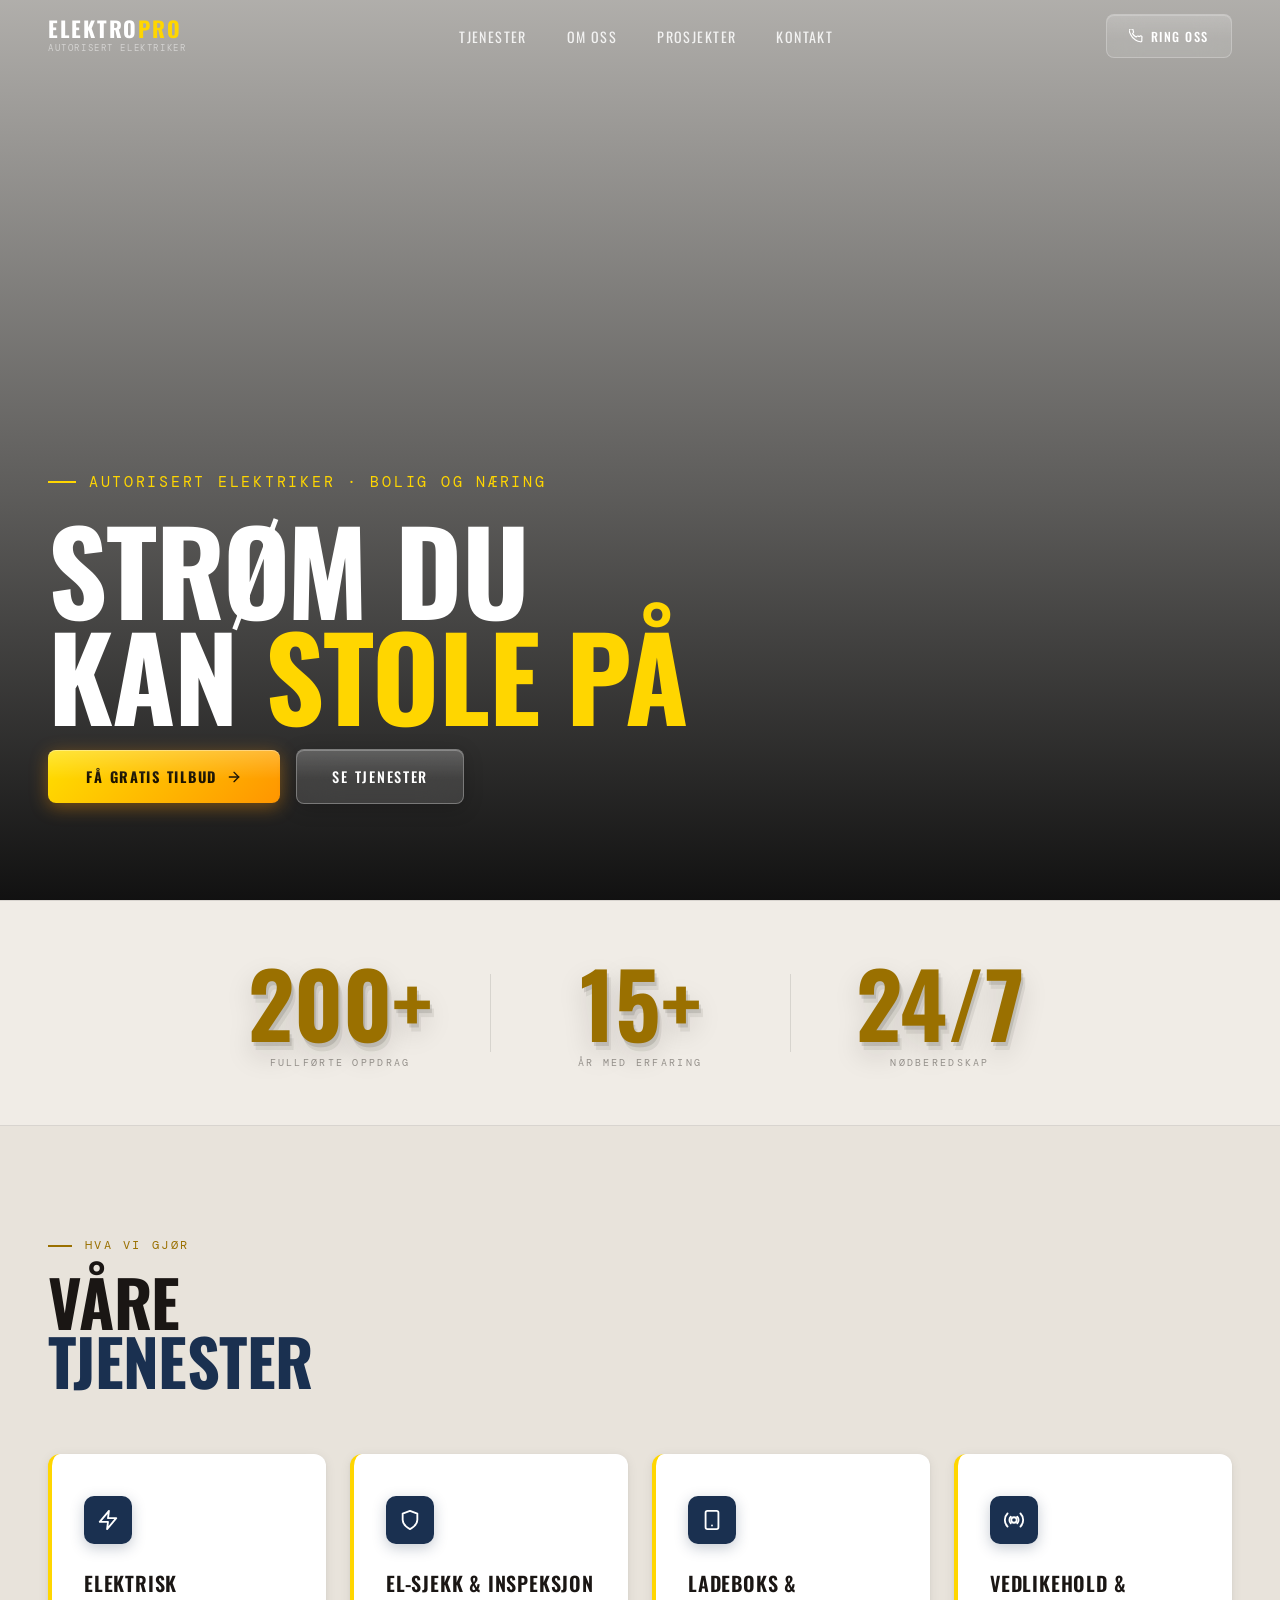
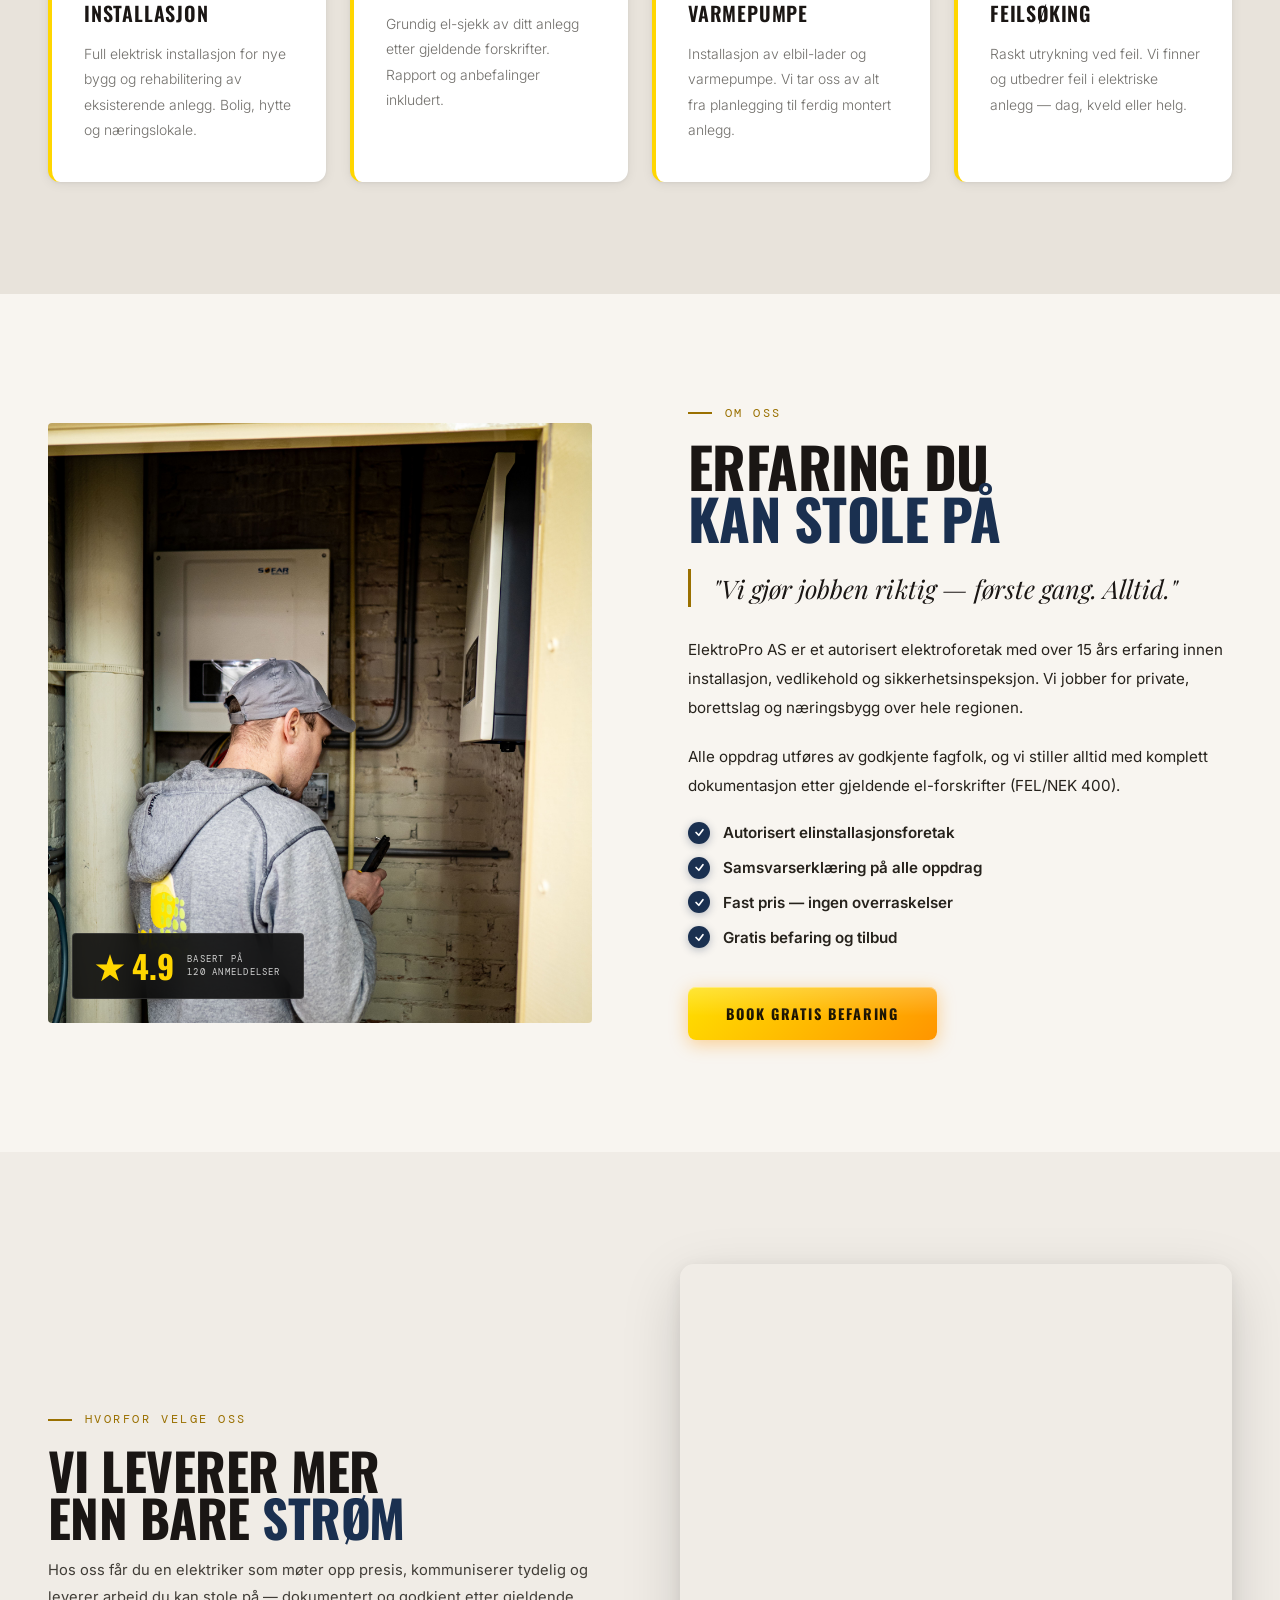
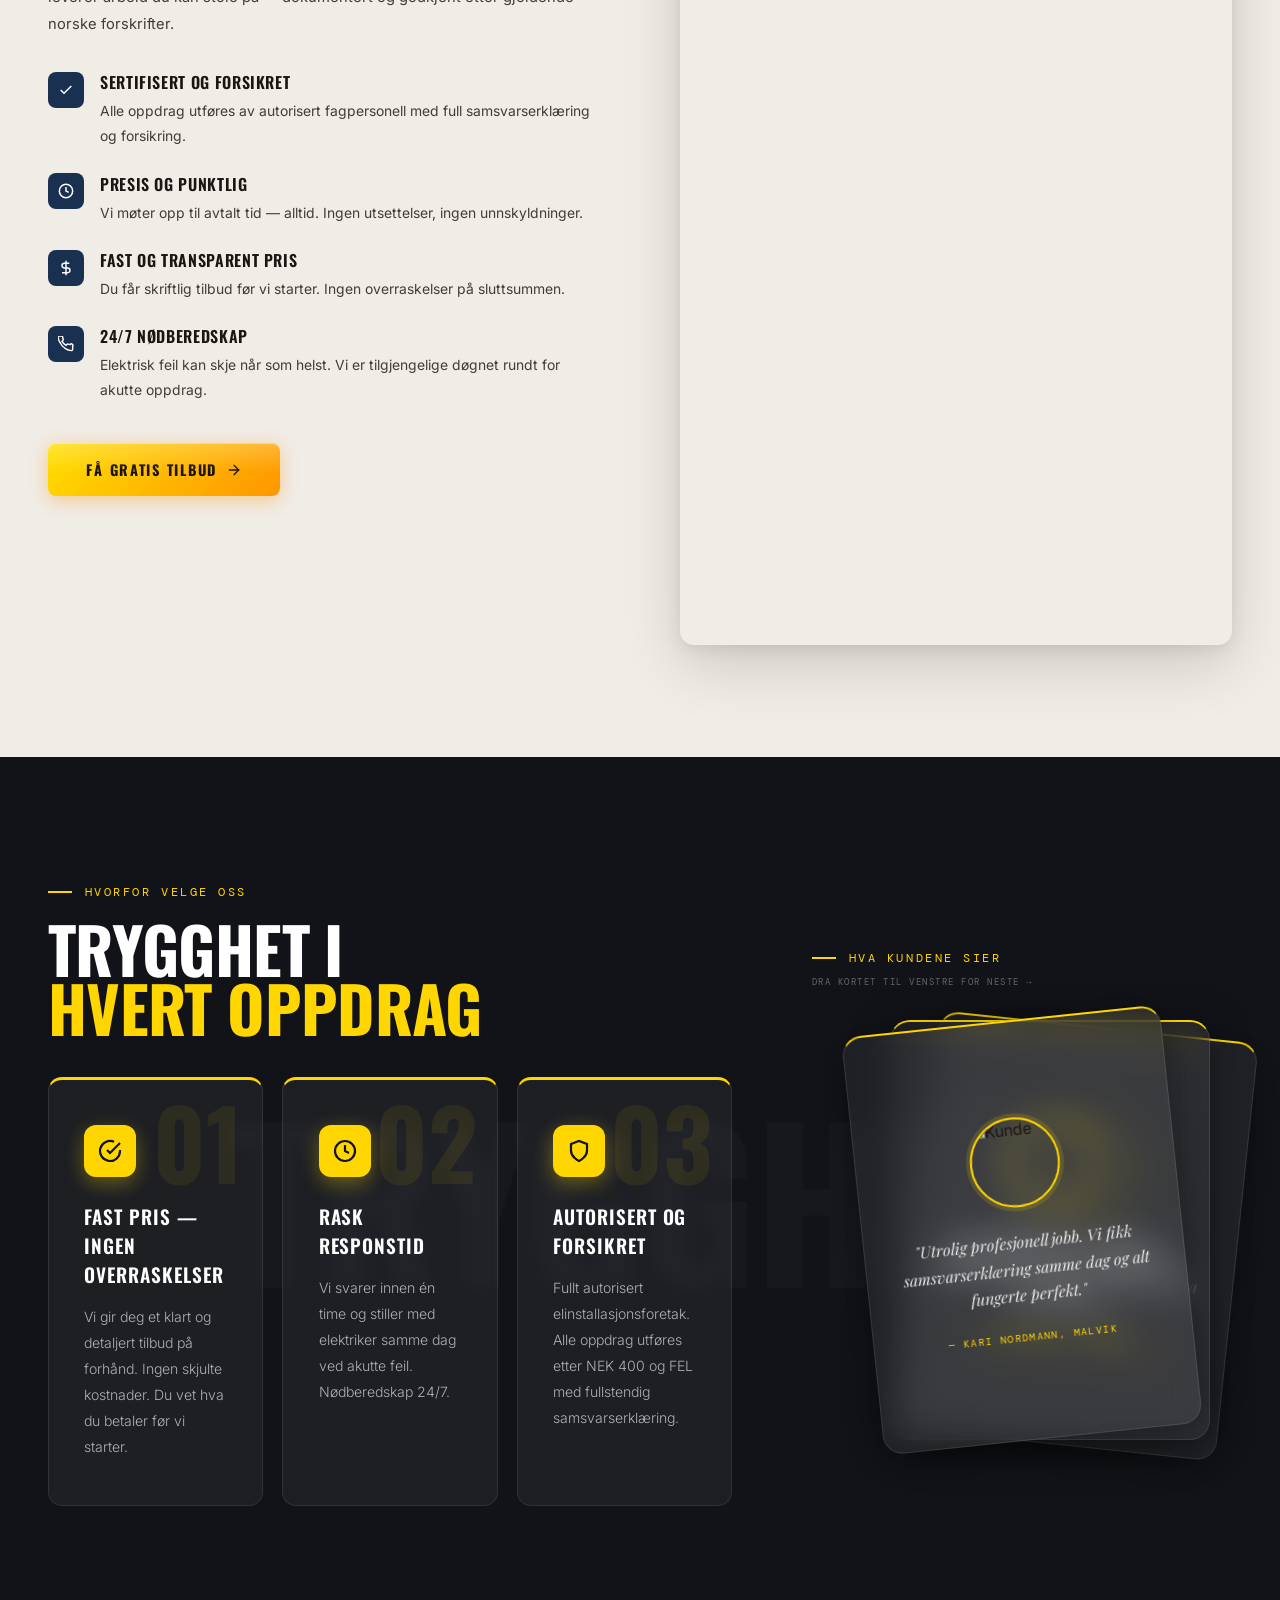
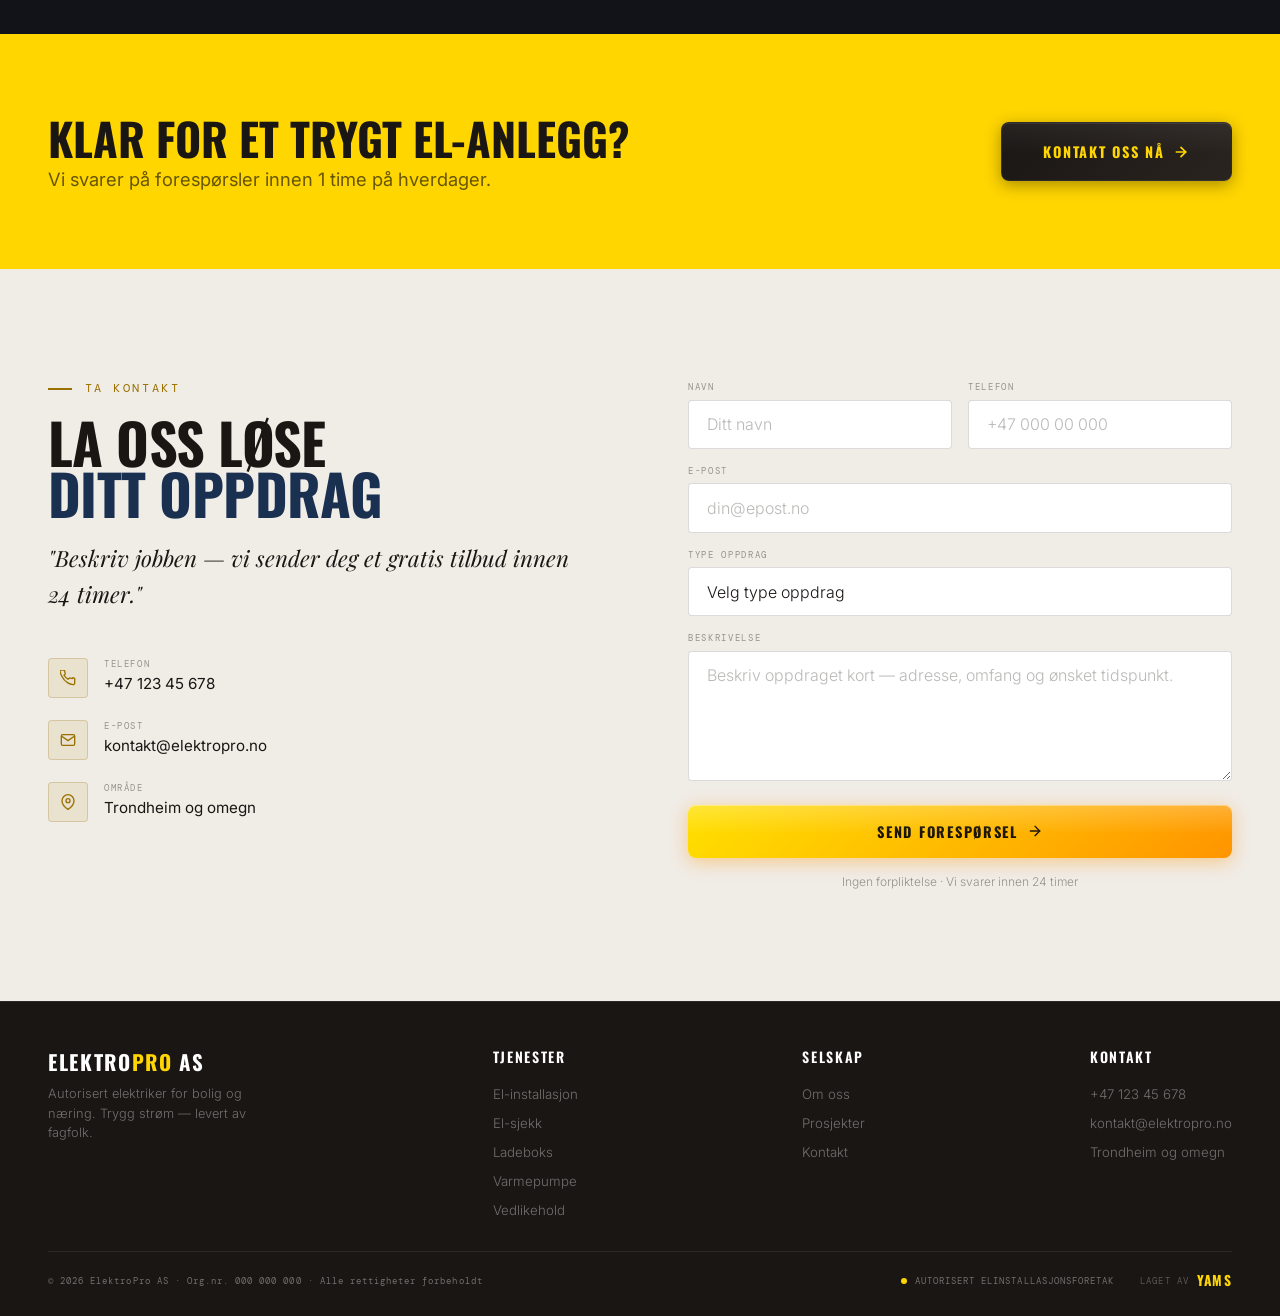
==== commit efc06e37: "Bump CSS to v=4 to bust GitHub Pages cache" ====
--- a/index.html
+++ b/index.html
@@ -9,7 +9,7 @@
   <link rel="preconnect" href="https://fonts.googleapis.com">
   <link rel="preconnect" href="https://fonts.gstatic.com" crossorigin>
   <link href="https://fonts.googleapis.com/css2?family=Oswald:wght@400;500;600;700&family=Inter:ital,wght@0,300;0,400;0,500;1,300&family=Playfair+Display:ital@1&family=DM+Mono:wght@400;500&display=swap" rel="stylesheet">
-  <link rel="stylesheet" href="style.css?v=3">
+  <link rel="stylesheet" href="style.css?v=4">
   <style></style>
 </head>
 <body>
--- a/style.css
+++ b/style.css
@@ -33,52 +33,94 @@
 /* ── BUTTONS ── */
 .btn-yellow {
   display: inline-flex; align-items: center; justify-content: center; gap: .55rem;
-  padding: 1rem 2.2rem;
-  background: var(--yellow); color: var(--black);
+  padding: 1rem 2.4rem;
+  background: linear-gradient(135deg, #FFE000 0%, #FF9500 100%);
+  color: #1a1200;
   font-family: 'Oswald', sans-serif;
-  font-weight: 600; font-size: .9rem; letter-spacing: .12em; text-transform: uppercase;
-  border: none; border-radius: 4px; cursor: pointer;
-  transition: background .2s, transform .2s, box-shadow .2s;
+  font-weight: 700; font-size: .9rem; letter-spacing: .12em; text-transform: uppercase;
+  border: none; border-radius: 8px; cursor: pointer;
+  position: relative; overflow: hidden;
+  box-shadow: 0 4px 18px rgba(255,150,0,.4), inset 0 1px 0 rgba(255,255,255,.35);
+  transition: transform .2s, box-shadow .2s;
   white-space: nowrap; min-height: 48px;
 }
-.btn-yellow:hover { background: #ffe633; transform: translateY(-2px); box-shadow: 0 10px 36px rgba(255,214,0,.45); }
+.btn-yellow::before {
+  content: '';
+  position: absolute; inset: 0;
+  background: linear-gradient(to bottom, rgba(255,255,255,.22) 0%, transparent 55%);
+  pointer-events: none;
+}
+.btn-yellow:hover {
+  transform: translateY(-3px);
+  box-shadow: 0 10px 32px rgba(255,140,0,.55), inset 0 1px 0 rgba(255,255,255,.35);
+}
+.btn-yellow:active { transform: translateY(-1px); }
 
 .btn-glass {
   display: inline-flex; align-items: center; justify-content: center; gap: .55rem;
   padding: 1rem 2.2rem;
-  background: rgba(255,255,255,.08); backdrop-filter: blur(20px); -webkit-backdrop-filter: blur(20px);
-  border: 1px solid rgba(255,255,255,.22); border-radius: 4px;
+  background: rgba(255,255,255,.12);
+  backdrop-filter: blur(20px); -webkit-backdrop-filter: blur(20px);
+  border: 1px solid rgba(255,255,255,.3); border-radius: 8px;
   color: var(--white);
   font-family: 'Oswald', sans-serif;
   font-weight: 500; font-size: .9rem; letter-spacing: .12em; text-transform: uppercase;
-  cursor: pointer; transition: background .2s, border-color .2s, transform .2s;
+  cursor: pointer; position: relative; overflow: hidden;
+  box-shadow: inset 0 1px 0 rgba(255,255,255,.25), 0 4px 20px rgba(0,0,0,.2);
+  transition: background .2s, border-color .2s, transform .2s, box-shadow .2s;
   white-space: nowrap; min-height: 48px;
 }
-.btn-glass:hover { background: rgba(255,255,255,.16); border-color: rgba(255,255,255,.45); transform: translateY(-2px); }
+.btn-glass::before {
+  content: '';
+  position: absolute; inset: 0;
+  background: linear-gradient(to bottom, rgba(255,255,255,.15) 0%, transparent 55%);
+  pointer-events: none;
+}
+.btn-glass:hover {
+  background: rgba(255,255,255,.2); border-color: rgba(255,255,255,.5);
+  transform: translateY(-3px); box-shadow: inset 0 1px 0 rgba(255,255,255,.3), 0 8px 28px rgba(0,0,0,.3);
+}
 
 .btn-glass-sm {
   display: inline-flex; align-items: center; gap: .45rem;
   padding: .65rem 1.4rem;
-  background: rgba(255,255,255,.08); backdrop-filter: blur(16px); -webkit-backdrop-filter: blur(16px);
-  border: 1px solid rgba(255,255,255,.2); border-radius: 4px;
+  background: rgba(255,255,255,.1); backdrop-filter: blur(16px); -webkit-backdrop-filter: blur(16px);
+  border: 1px solid rgba(255,255,255,.25); border-radius: 8px;
   color: var(--white);
   font-family: 'Oswald', sans-serif;
   font-weight: 500; font-size: .78rem; letter-spacing: .12em; text-transform: uppercase;
-  cursor: pointer; transition: background .2s, border-color .2s;
+  cursor: pointer; position: relative; overflow: hidden;
+  box-shadow: inset 0 1px 0 rgba(255,255,255,.2);
+  transition: background .2s, border-color .2s, transform .2s;
   min-height: 44px;
 }
-.btn-glass-sm:hover { background: rgba(255,255,255,.15); border-color: rgba(255,255,255,.4); }
+.btn-glass-sm::before {
+  content: '';
+  position: absolute; inset: 0;
+  background: linear-gradient(to bottom, rgba(255,255,255,.12) 0%, transparent 55%);
+  pointer-events: none;
+}
+.btn-glass-sm:hover { background: rgba(255,255,255,.18); border-color: rgba(255,255,255,.4); transform: translateY(-2px); }
 
 .btn-dark {
   display: inline-flex; align-items: center; justify-content: center; gap: .55rem;
   padding: 1.1rem 2.6rem;
-  background: var(--black); color: var(--yellow);
+  background: linear-gradient(135deg, #1a1614 0%, #2a2420 100%);
+  color: var(--yellow);
   font-family: 'Oswald', sans-serif;
-  font-weight: 600; font-size: .9rem; letter-spacing: .12em; text-transform: uppercase;
-  border: none; border-radius: 4px; cursor: pointer;
-  transition: background .2s, transform .2s; white-space: nowrap; min-height: 48px;
-}
-.btn-dark:hover { background: #1a1a1a; transform: translateY(-2px); }
+  font-weight: 700; font-size: .9rem; letter-spacing: .12em; text-transform: uppercase;
+  border: 1px solid rgba(255,255,255,.08); border-radius: 8px; cursor: pointer;
+  position: relative; overflow: hidden;
+  box-shadow: 0 4px 16px rgba(0,0,0,.35), inset 0 1px 0 rgba(255,255,255,.08);
+  transition: transform .2s, box-shadow .2s; white-space: nowrap; min-height: 48px;
+}
+.btn-dark::before {
+  content: '';
+  position: absolute; inset: 0;
+  background: linear-gradient(to bottom, rgba(255,255,255,.06) 0%, transparent 55%);
+  pointer-events: none;
+}
+.btn-dark:hover { transform: translateY(-3px); box-shadow: 0 10px 28px rgba(0,0,0,.45), inset 0 1px 0 rgba(255,255,255,.1); }
 
 /* ── NAV ── */
 nav {
@@ -621,7 +663,7 @@
     display: grid; grid-template-columns: 1fr 1fr;
     gap: .75rem; margin: 1.4rem 0 2rem;
   }
-  .gallery-sell-points li { flex-direction: column; gap: .4rem; }
+  .gallery-sell-points li { flex-direction: row; align-items: center; gap: .6rem; }
   .gallery-sell-icon { width: 30px; height: 30px; margin-top: 0; border-radius: 6px; }
   .gallery-sell-icon svg { width: 13px; height: 13px; }
   .gallery-sell-title { font-size: .78rem; margin-bottom: 0; }
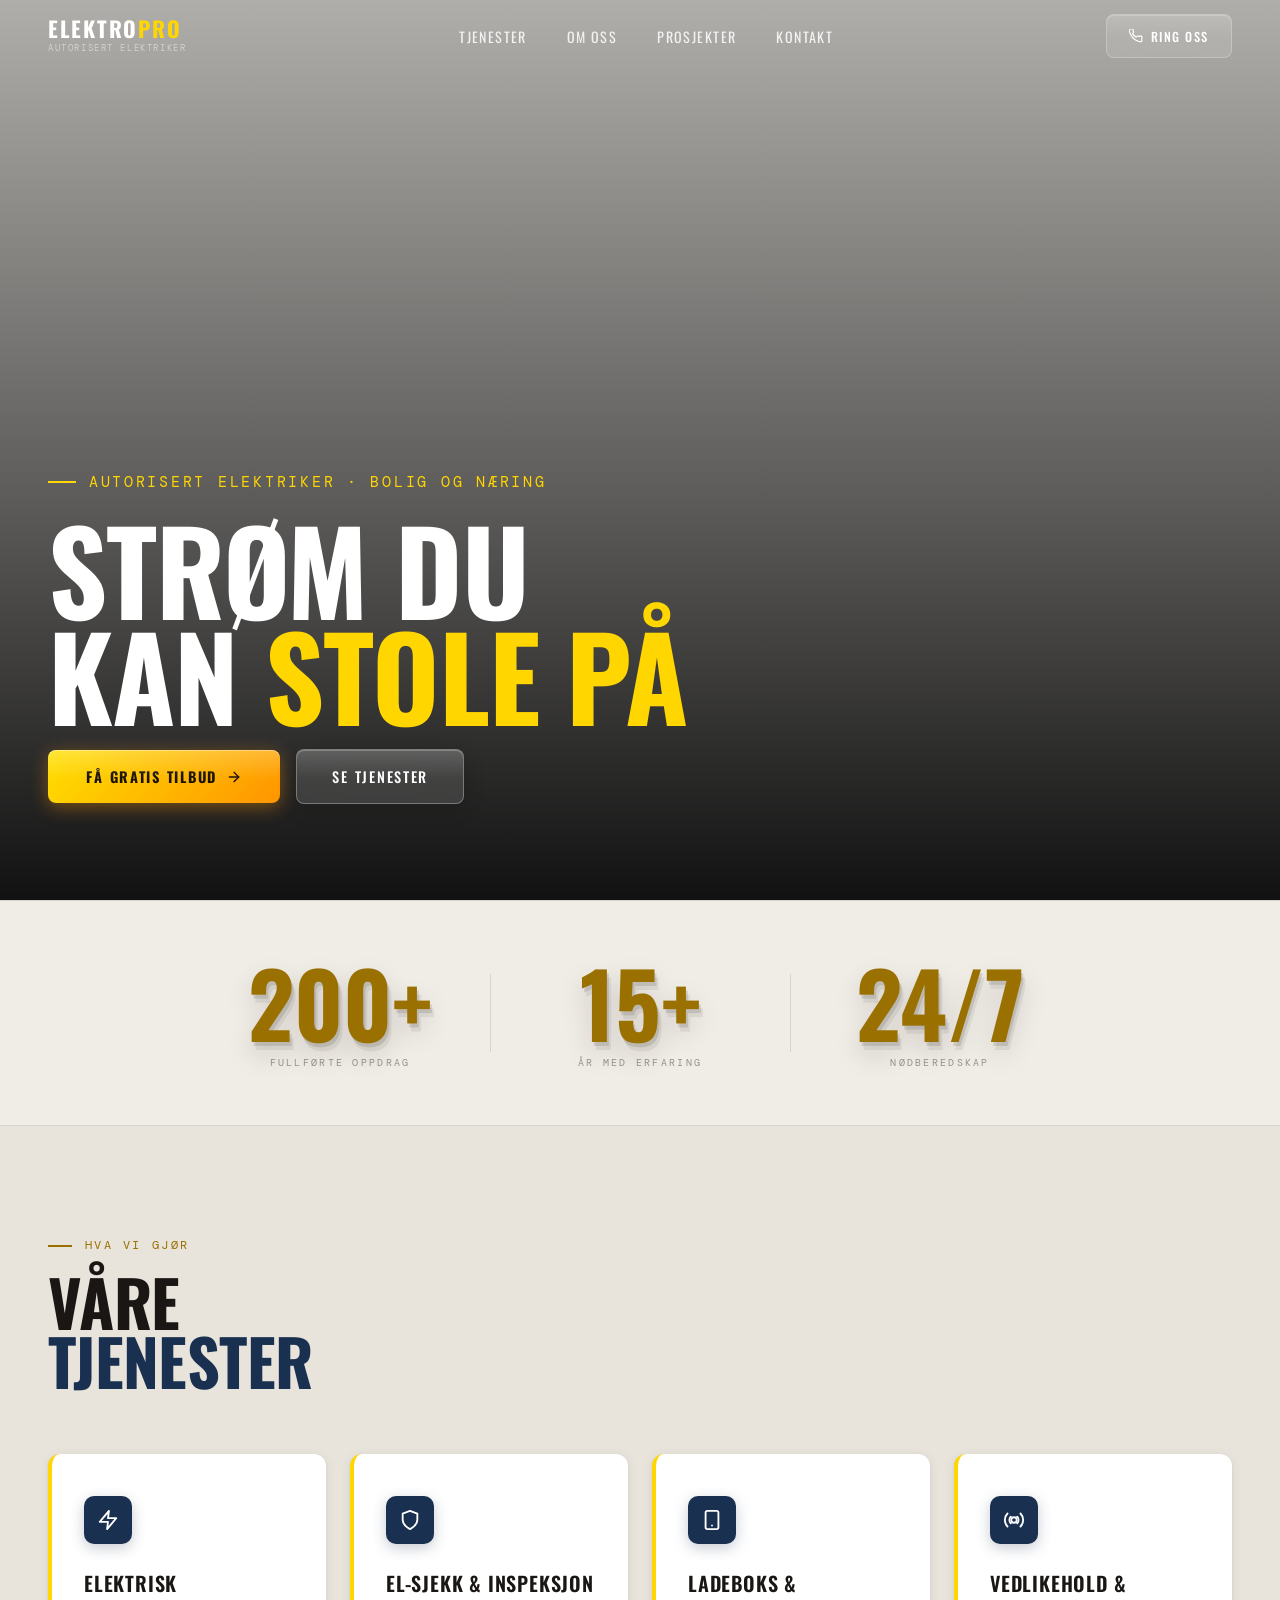
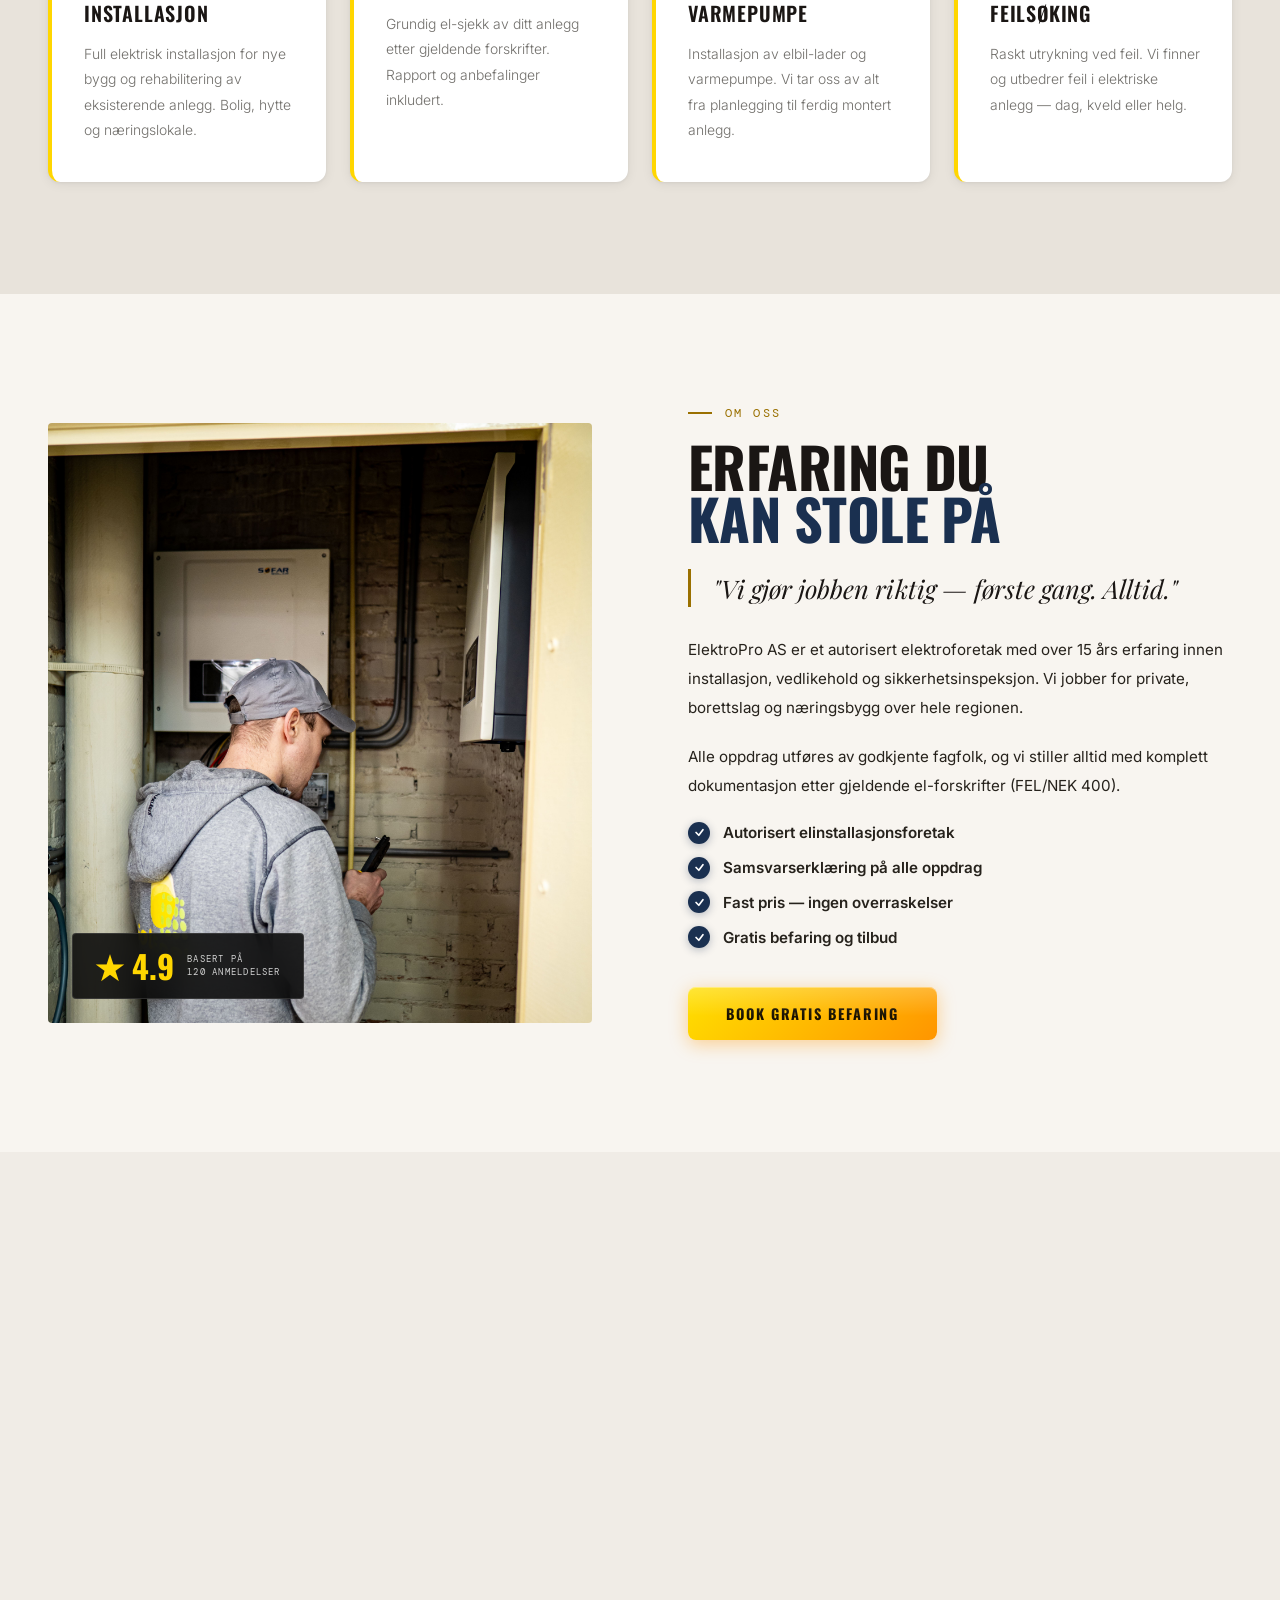
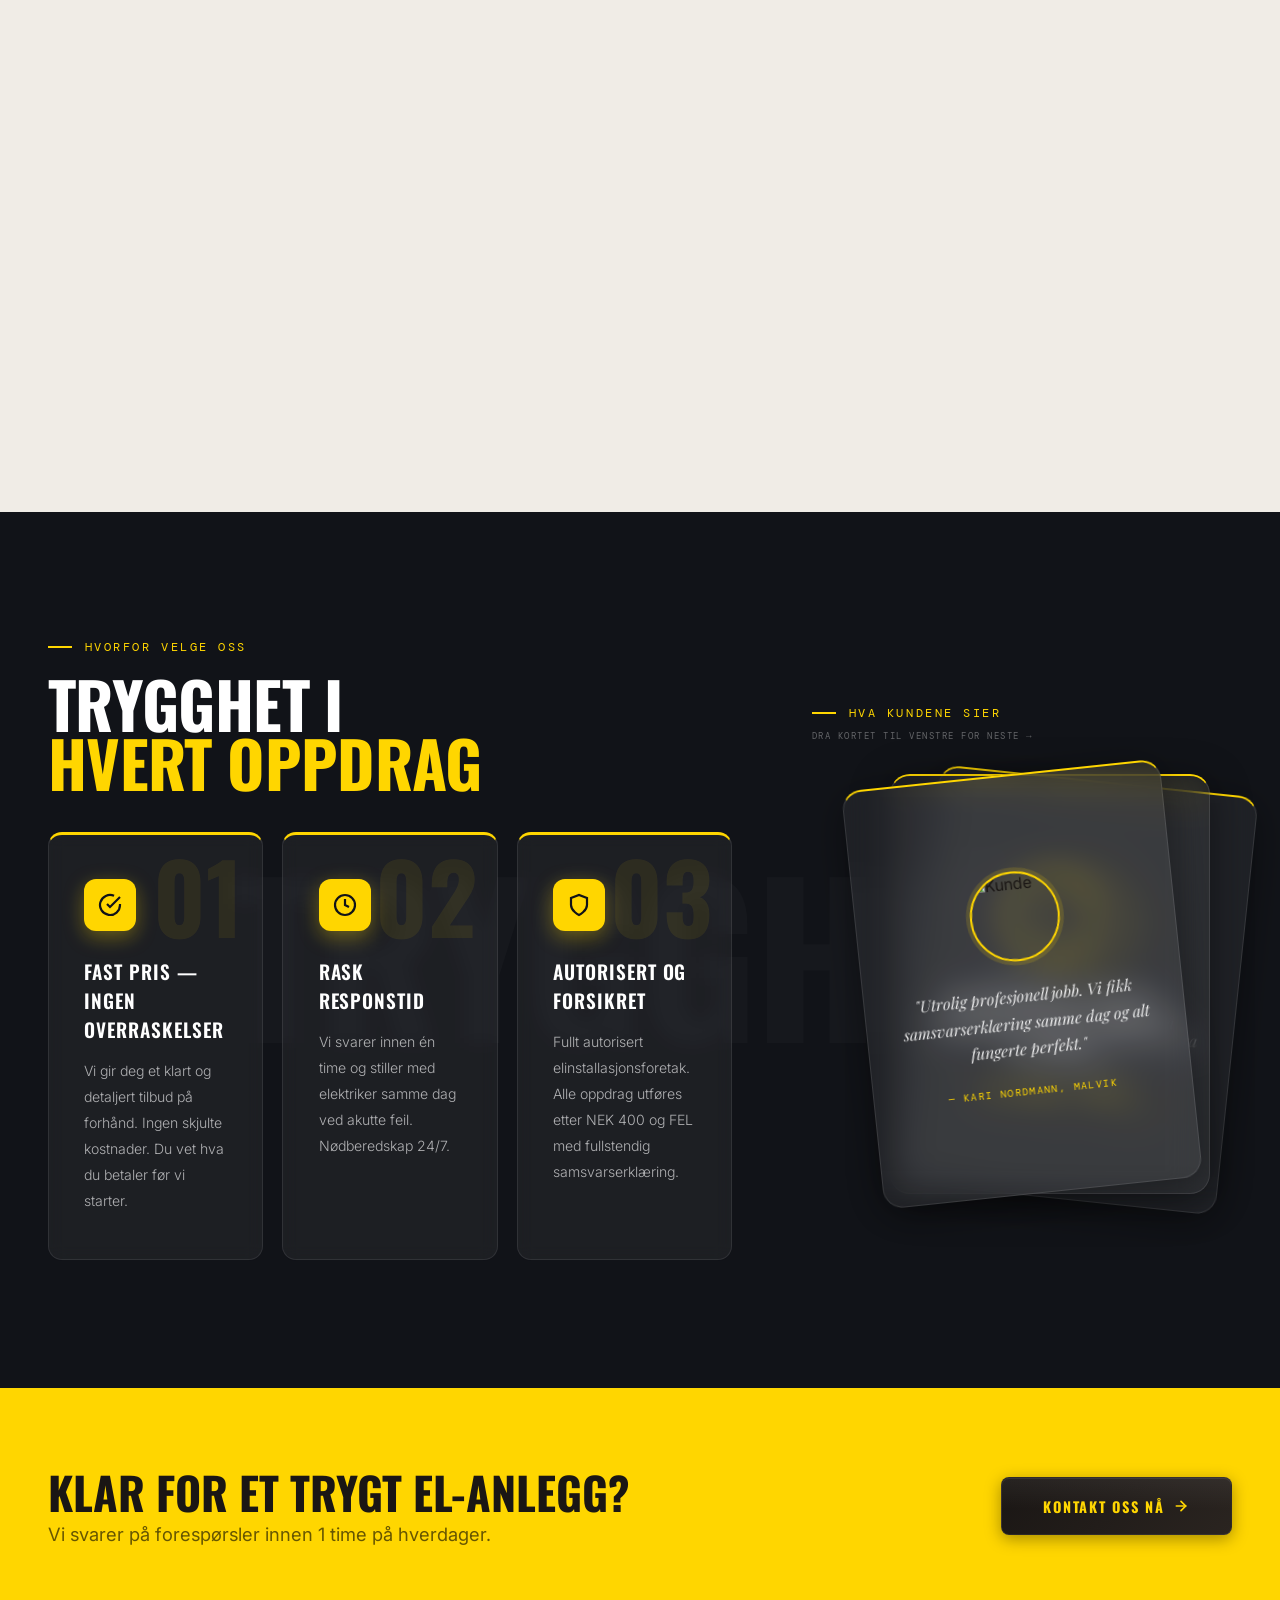
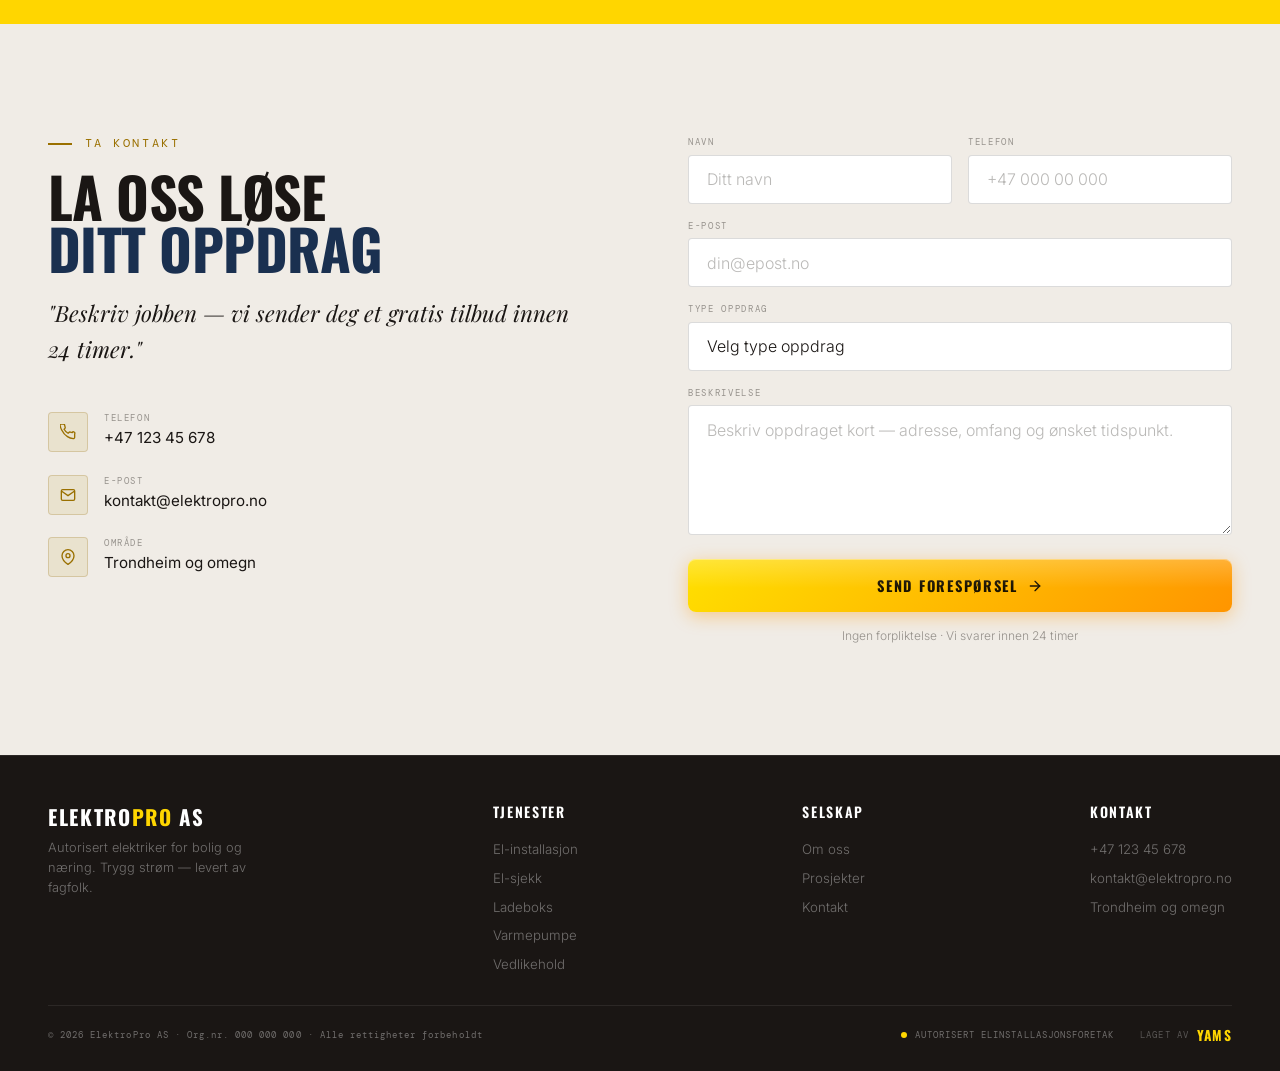
==== commit 2a5f23a9: "Add animated word cycle on hero heading — 'stole på' cycles through alternates Words: stole på / lit" ====
--- a/index.html
+++ b/index.html
@@ -10,7 +10,20 @@
   <link rel="preconnect" href="https://fonts.gstatic.com" crossorigin>
   <link href="https://fonts.googleapis.com/css2?family=Oswald:wght@400;500;600;700&family=Inter:ital,wght@0,300;0,400;0,500;1,300&family=Playfair+Display:ital@1&family=DM+Mono:wght@400;500&display=swap" rel="stylesheet">
   <link rel="stylesheet" href="style.css?v=4">
-  <style></style>
+  <style>
+    .word-cycle-wrap { display: inline-block; }
+    .word-cycle { display: inline-block; white-space: nowrap; }
+    @keyframes wcExit {
+      0%   { opacity: 1; transform: translateY(0);      filter: blur(0px); }
+      100% { opacity: 0; transform: translateY(0.15em); filter: blur(8px); }
+    }
+    @keyframes wcEnter {
+      0%   { opacity: 0; transform: translateY(-0.15em); filter: blur(8px); }
+      100% { opacity: 1; transform: translateY(0);       filter: blur(0px); }
+    }
+    .word-cycle.wc-exit  { animation: wcExit  0.3s ease-in  forwards; }
+    .word-cycle.wc-enter { animation: wcEnter 0.4s ease-out forwards; }
+  </style>
 </head>
 <body>
 
@@ -24,7 +37,7 @@
   <ul class="nav-links">
     <li><a href="tjenester.html">Tjenester</a></li>
     <li><a href="om-oss.html">Om oss</a></li>
-    <li><a href="#prosjekter">Prosjekter</a></li>
+    <li><a href="prosjekter.html">Prosjekter</a></li>
     <li><a href="kontakt.html">Kontakt</a></li>
   </ul>
 
@@ -44,7 +57,7 @@
   <ul>
     <li><a href="tjenester.html" class="mob-link">Tjenester</a></li>
     <li><a href="om-oss.html" class="mob-link">Om oss</a></li>
-    <li><a href="#prosjekter" class="mob-link">Prosjekter</a></li>
+    <li><a href="prosjekter.html" class="mob-link">Prosjekter</a></li>
     <li><a href="kontakt.html" class="mob-link">Kontakt</a></li>
   </ul>
   <div class="mob-menu-divider"></div>
@@ -69,7 +82,7 @@
 
   <div class="hero-content reveal">
     <div class="hero-eyebrow">Autorisert elektriker · Bolig og Næring</div>
-    <h1 class="hero-h1">Strøm du<br>kan <span class="accent">stole på</span></h1>
+    <h1 class="hero-h1">Strøm du<br>kan <span class="word-cycle-wrap"><span class="word-cycle accent">stole på</span></span></h1>
     <div class="hero-btns">
       <a href="#kontakt" class="btn-yellow">
         Få gratis tilbud
@@ -357,7 +370,7 @@
       </button>
       <ul>
         <li><a href="#om-oss">Om oss</a></li>
-        <li><a href="#prosjekter">Prosjekter</a></li>
+        <li><a href="prosjekter.html">Prosjekter</a></li>
         <li><a href="#kontakt">Kontakt</a></li>
       </ul>
     </div>
@@ -534,6 +547,25 @@
     window.addEventListener('touchcancel', onEnd);
   })();
 
+  // Word cycle animation on hero heading
+  (function() {
+    const words = ['stole på', 'lite på', 'leve med', 'bygge med', 'regne med'];
+    let idx = 0;
+    const el = document.querySelector('.word-cycle');
+    if (!el) return;
+    setInterval(() => {
+      el.classList.remove('wc-enter');
+      el.classList.add('wc-exit');
+      setTimeout(() => {
+        idx = (idx + 1) % words.length;
+        el.textContent = words[idx];
+        el.classList.remove('wc-exit');
+        void el.offsetWidth;
+        el.classList.add('wc-enter');
+      }, 310);
+    }, 3500);
+  })();
+
   // Scroll reveal
   const observer = new IntersectionObserver(entries => {
     entries.forEach(e => {
--- a/style.css
+++ b/style.css
@@ -394,7 +394,7 @@
   position: relative; border-radius: 14px; overflow: hidden;
   box-shadow: 0 20px 60px rgba(0,0,0,.15), 0 4px 16px rgba(0,0,0,.08);
 }
-.gallery-video-wrap video { width: 100%; display: block; aspect-ratio: 9/16; object-fit: cover; }
+.gallery-video-wrap video { width: 100%; display: block; aspect-ratio: 3/4; object-fit: cover; }
 
 /* ── WHY US ── */
 .why {
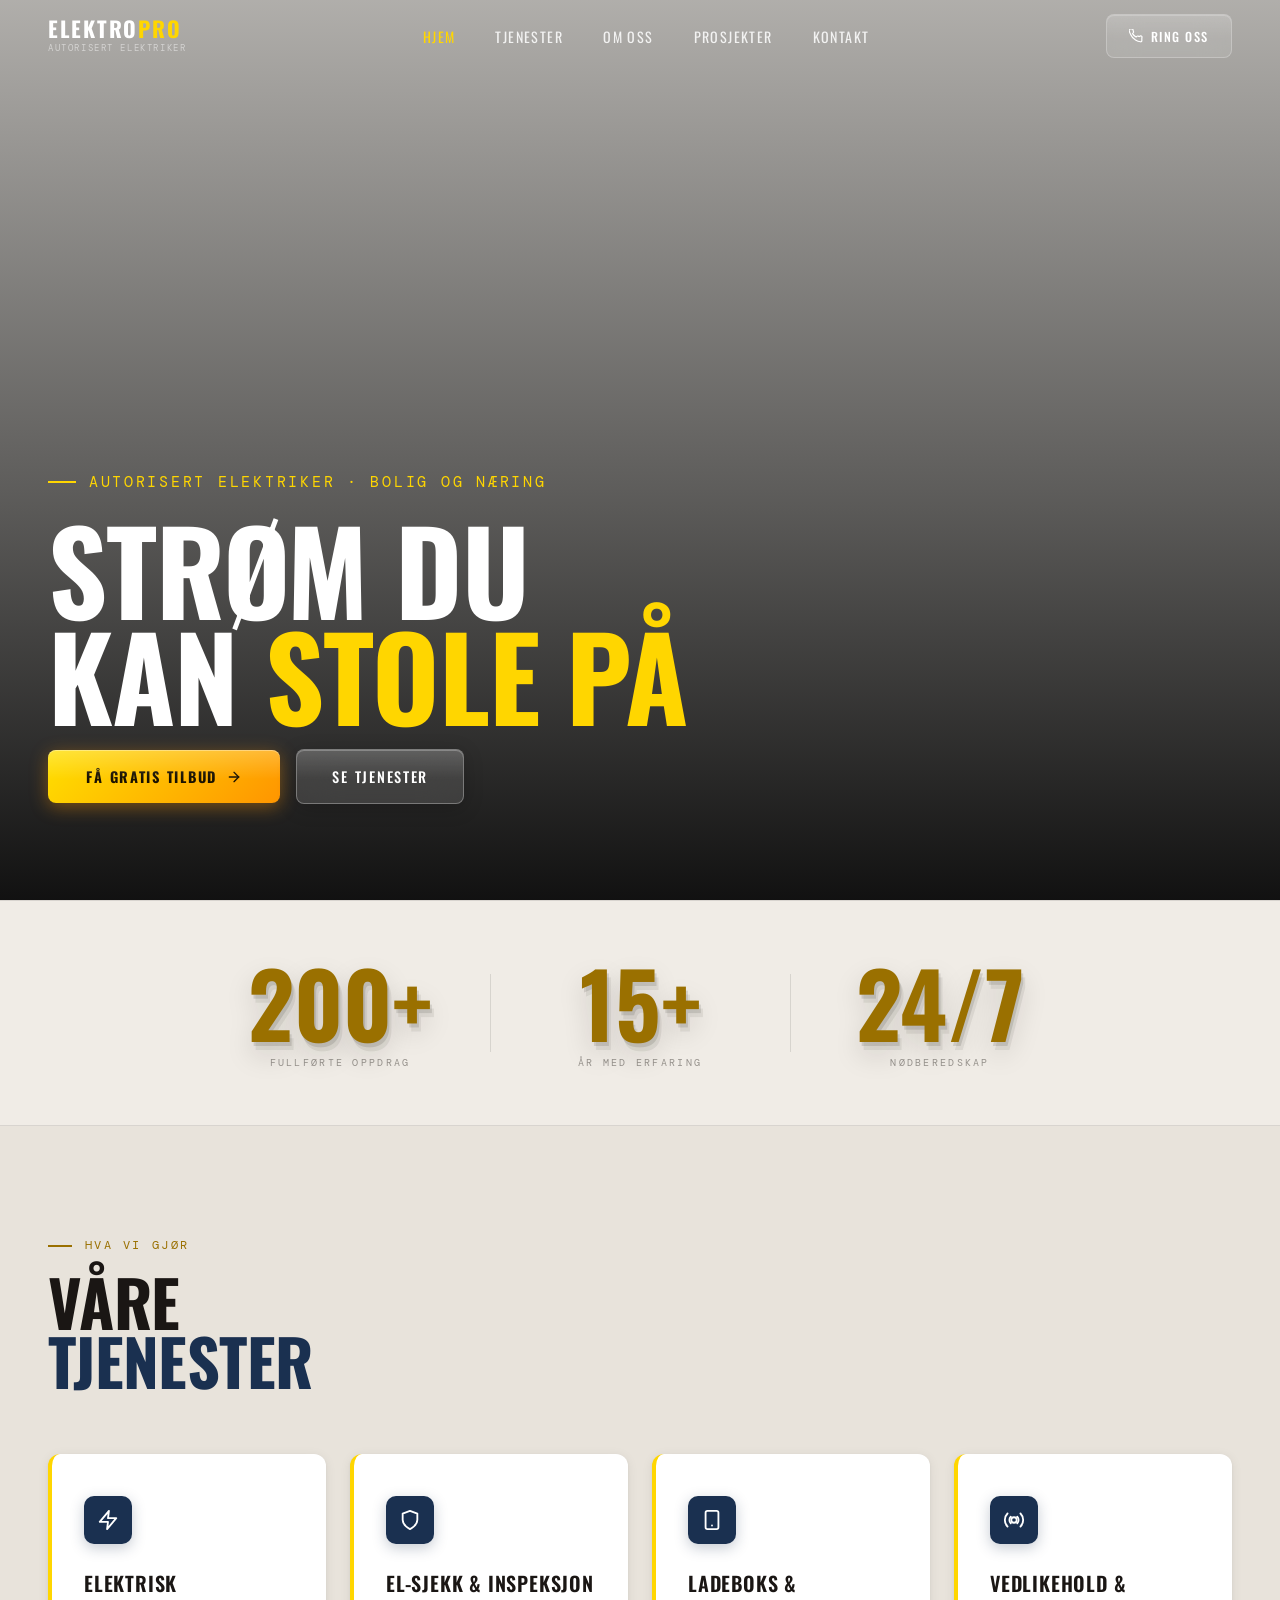
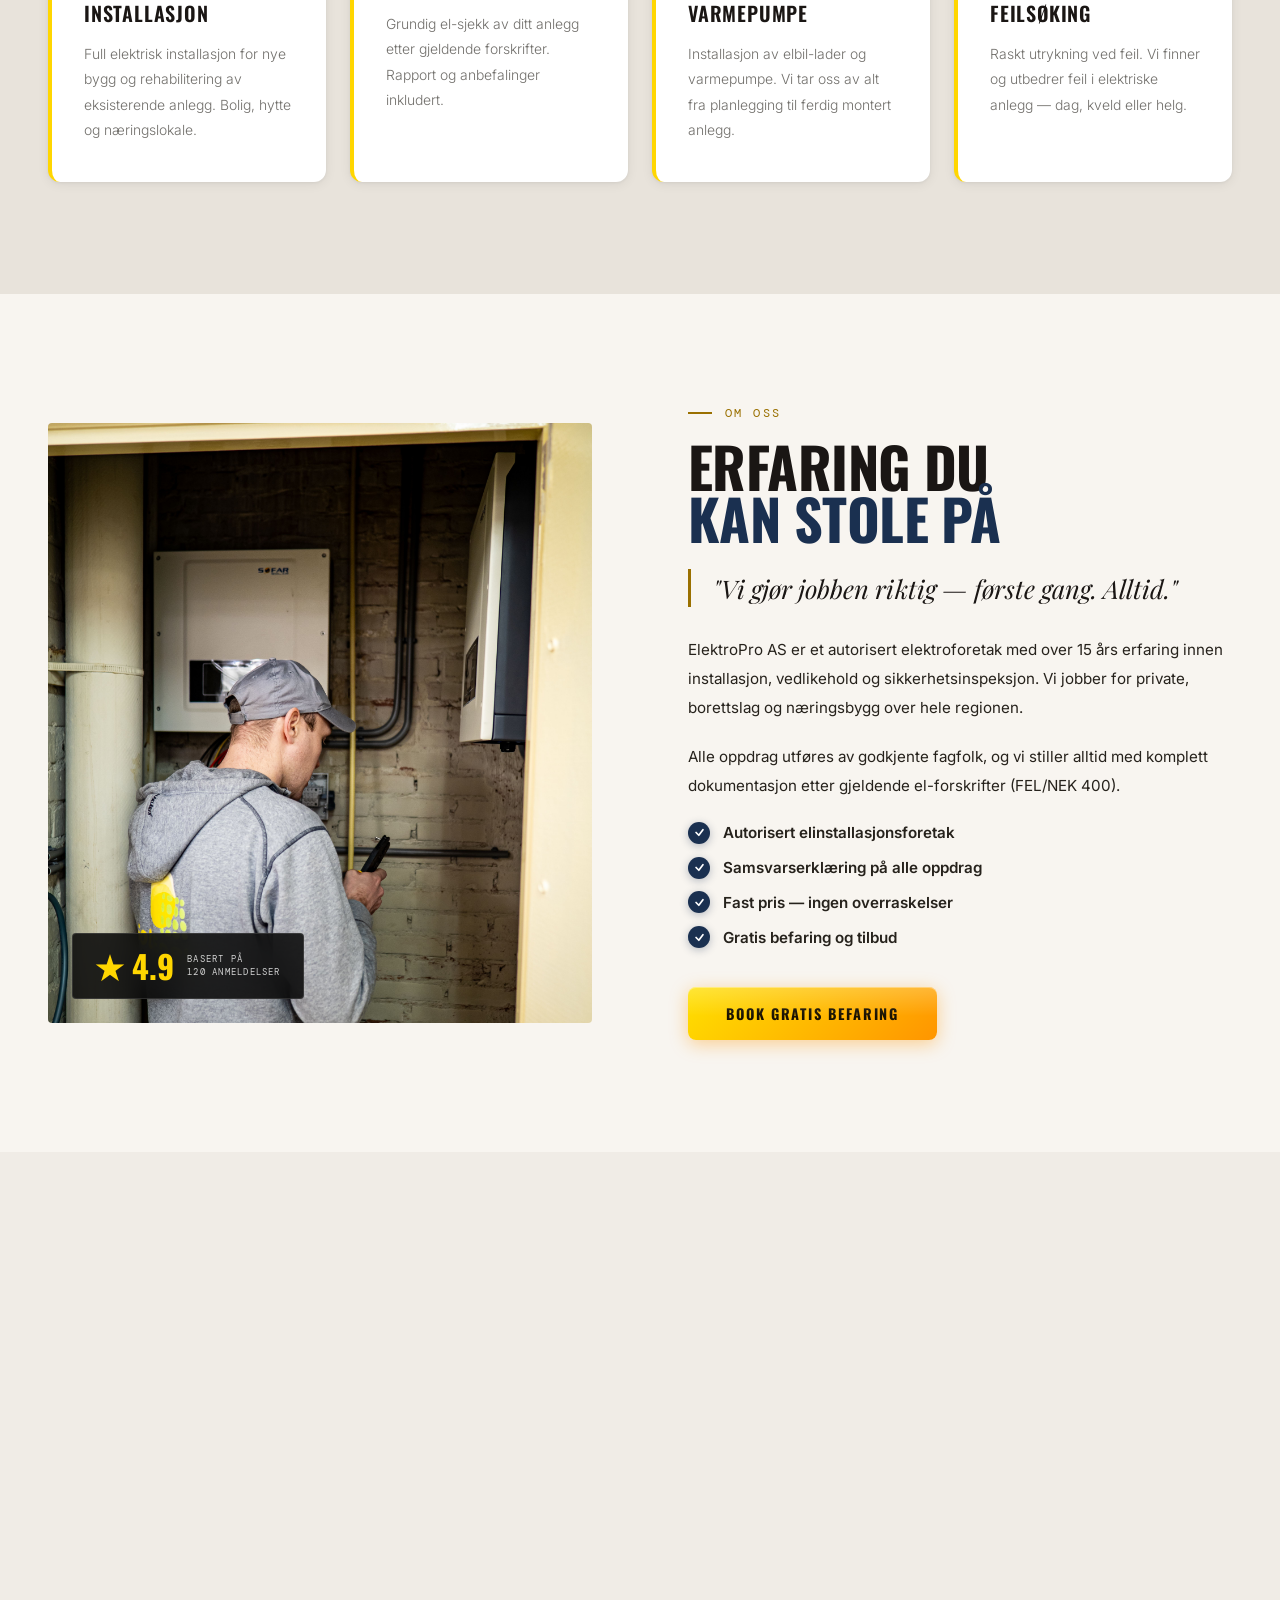
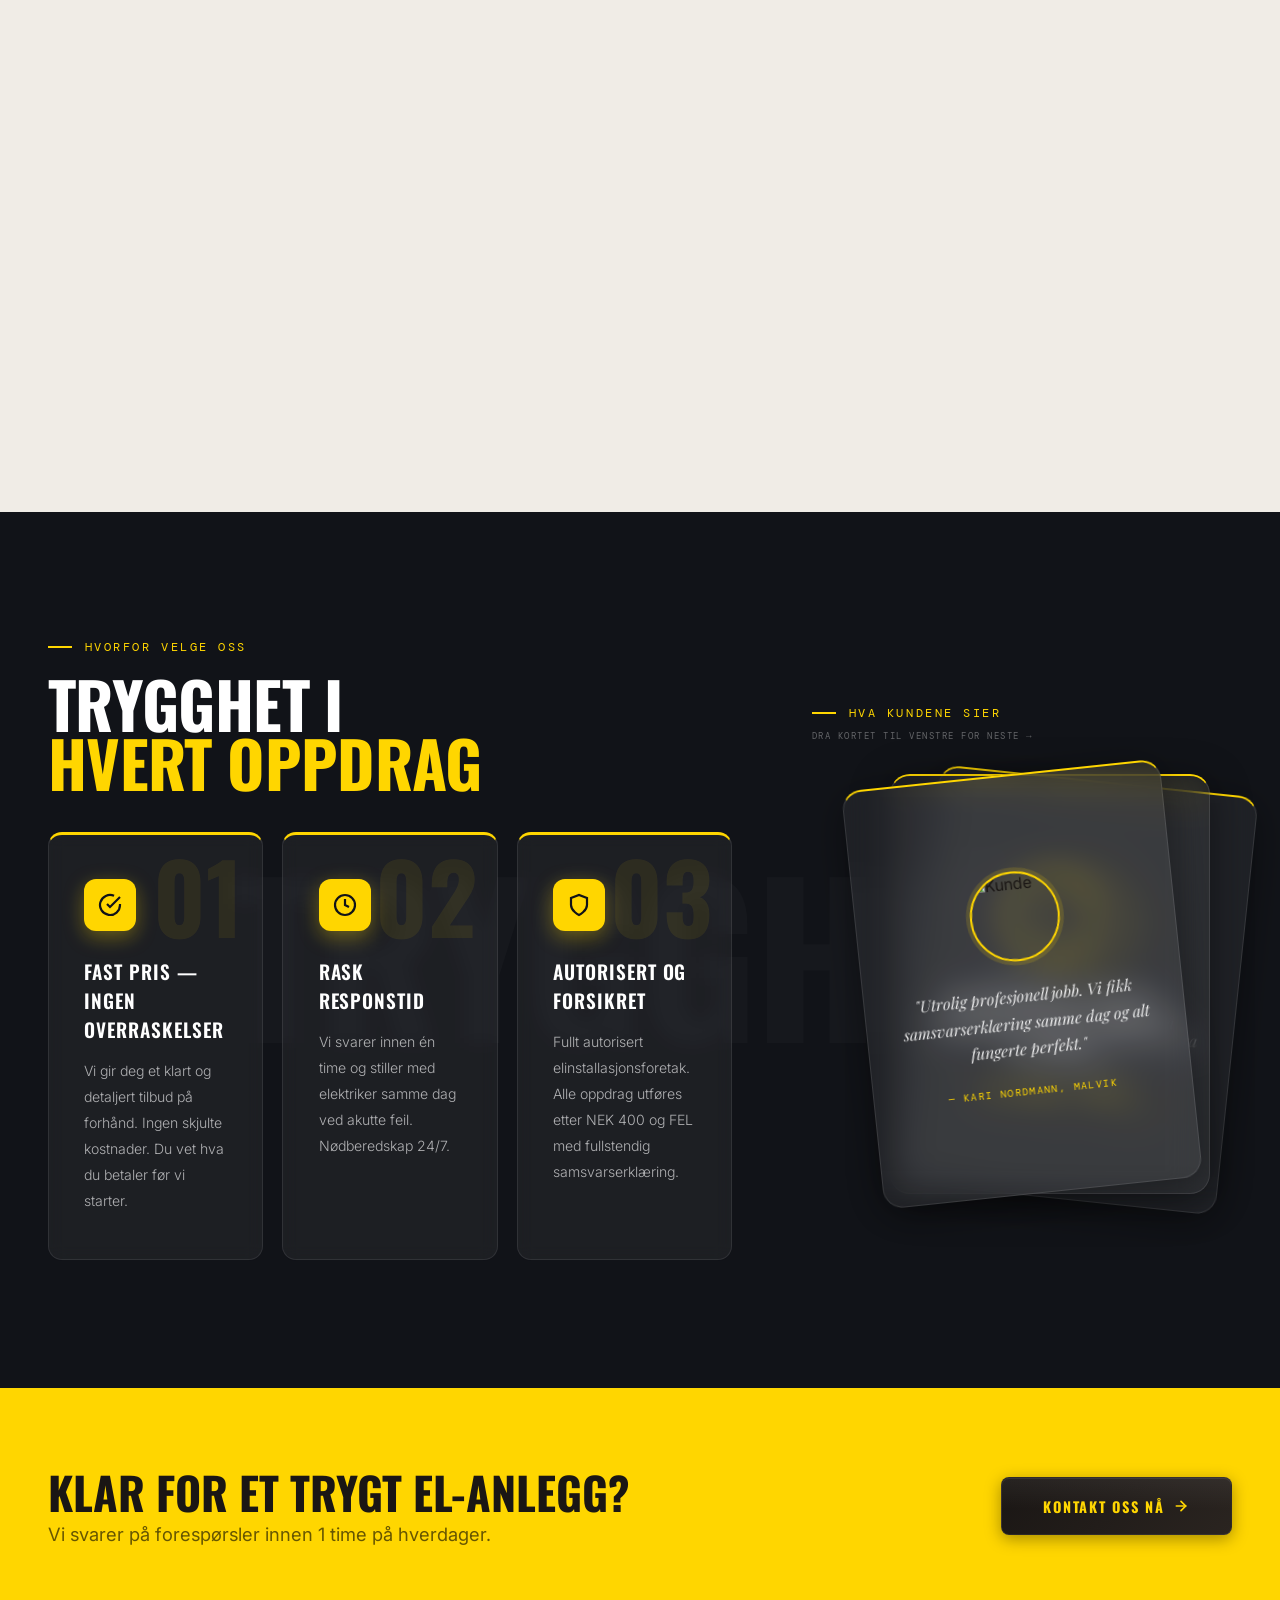
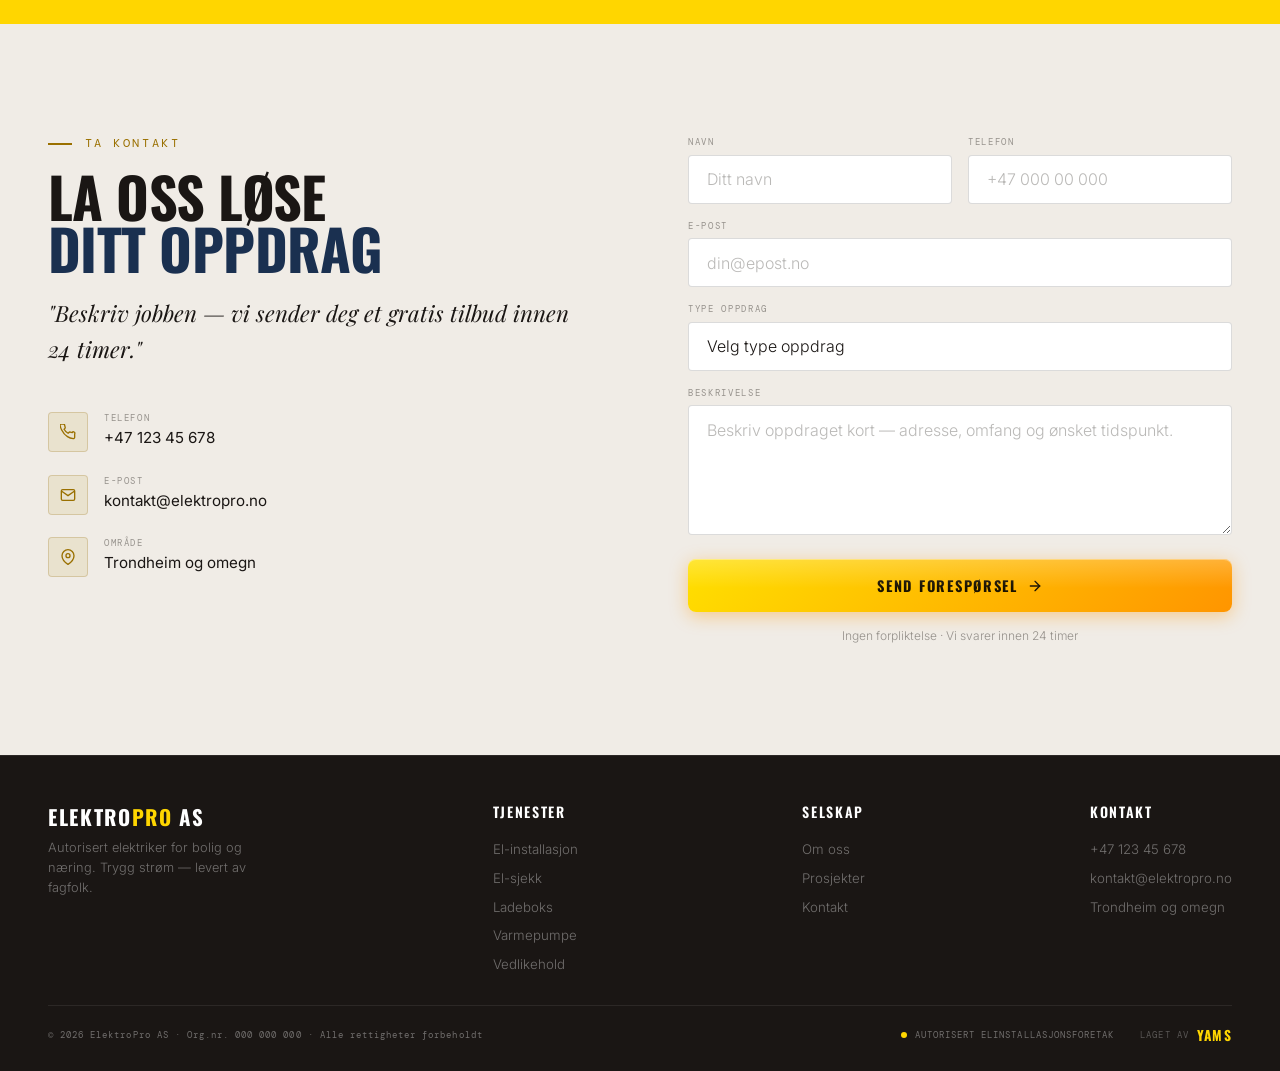
==== commit ab5982ec: "Add Hjem nav link to all pages — desktop nav and mobile menu Co-Authored-By: Claude Sonnet 4.6 <nore" ====
--- a/index.html
+++ b/index.html
@@ -35,6 +35,7 @@
   </a>
 
   <ul class="nav-links">
+    <li><a href="index.html" class="active">Hjem</a></li>
     <li><a href="tjenester.html">Tjenester</a></li>
     <li><a href="om-oss.html">Om oss</a></li>
     <li><a href="prosjekter.html">Prosjekter</a></li>
@@ -55,6 +56,7 @@
 <!-- ── MOBILE MENU ── -->
 <div class="mob-menu" id="mobMenu" aria-hidden="true">
   <ul>
+    <li><a href="index.html" class="mob-link">Hjem</a></li>
     <li><a href="tjenester.html" class="mob-link">Tjenester</a></li>
     <li><a href="om-oss.html" class="mob-link">Om oss</a></li>
     <li><a href="prosjekter.html" class="mob-link">Prosjekter</a></li>
@@ -549,7 +551,7 @@
 
   // Word cycle animation on hero heading
   (function() {
-    const words = ['stole på', 'lite på', 'leve med', 'bygge med', 'regne med'];
+    const words = ['stole på', 'spare med', 'leve med', 'bygge med', 'regne med'];
     let idx = 0;
     const el = document.querySelector('.word-cycle');
     if (!el) return;
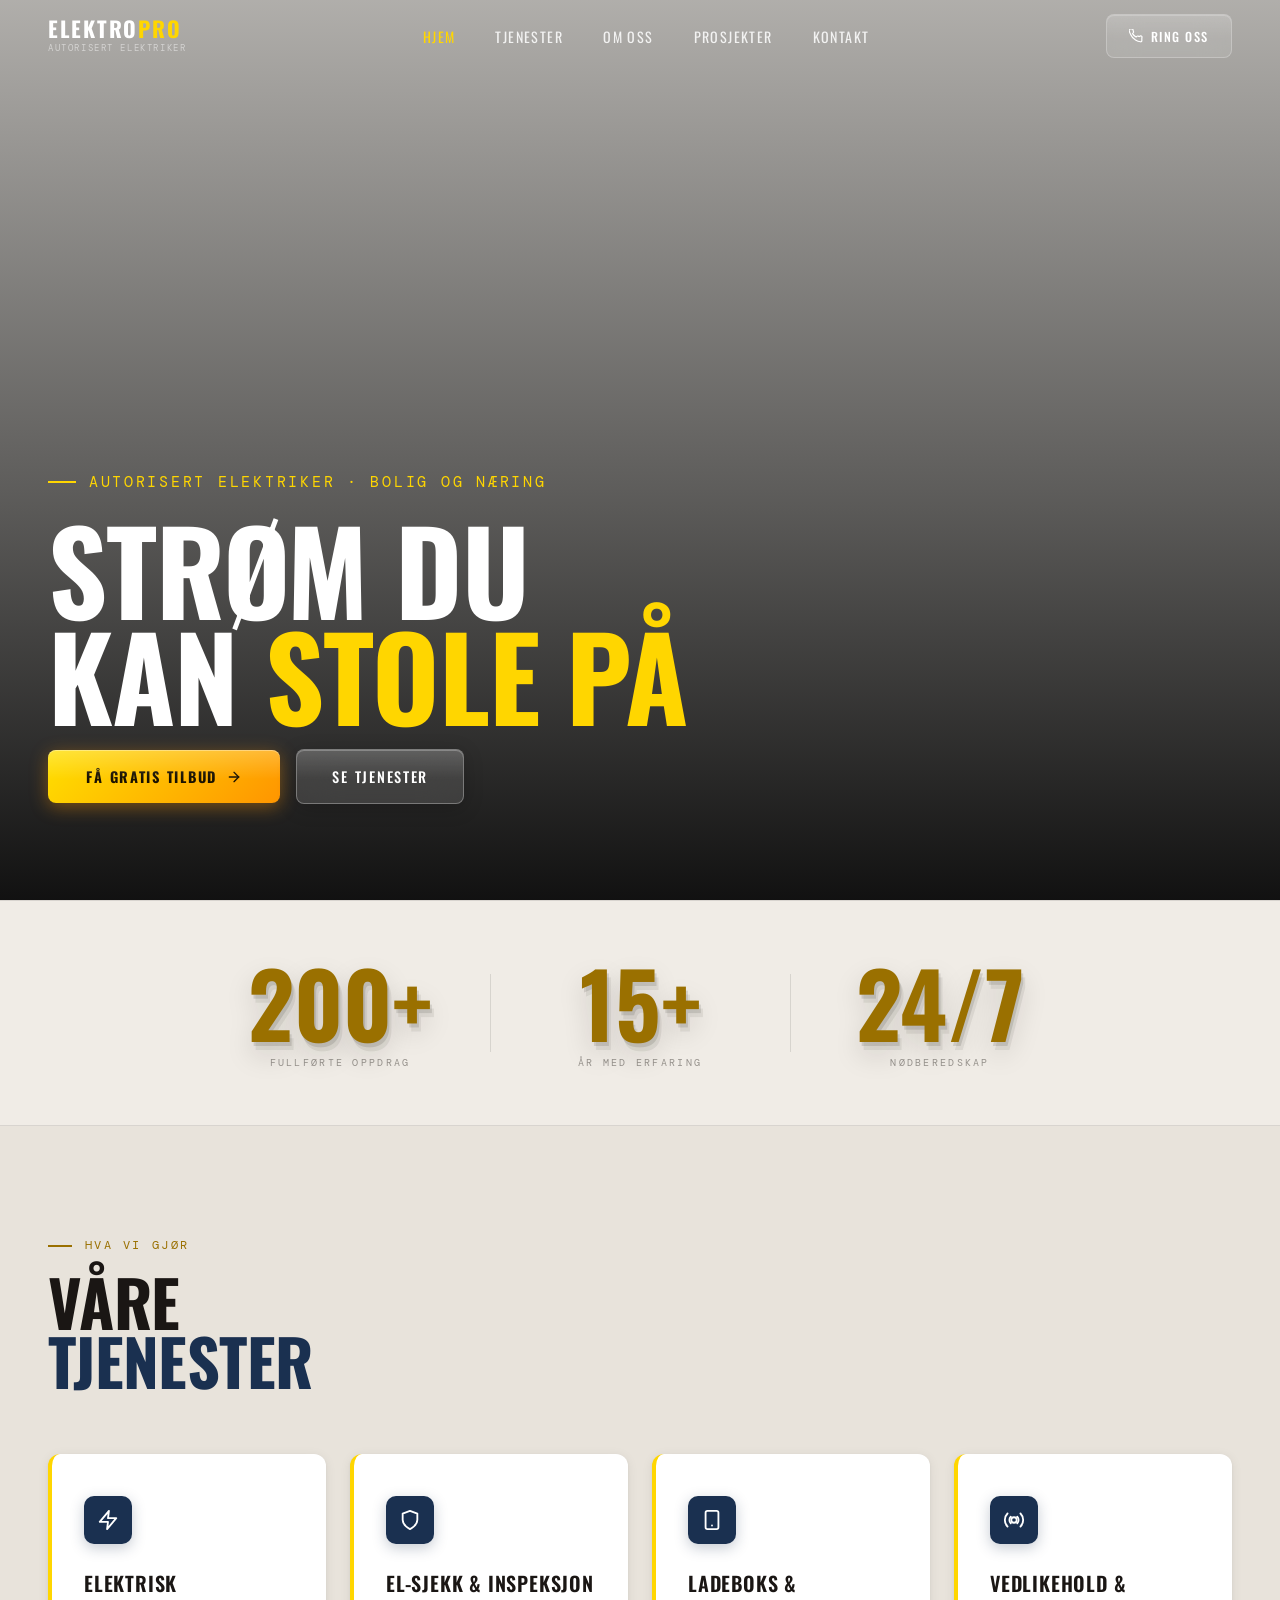
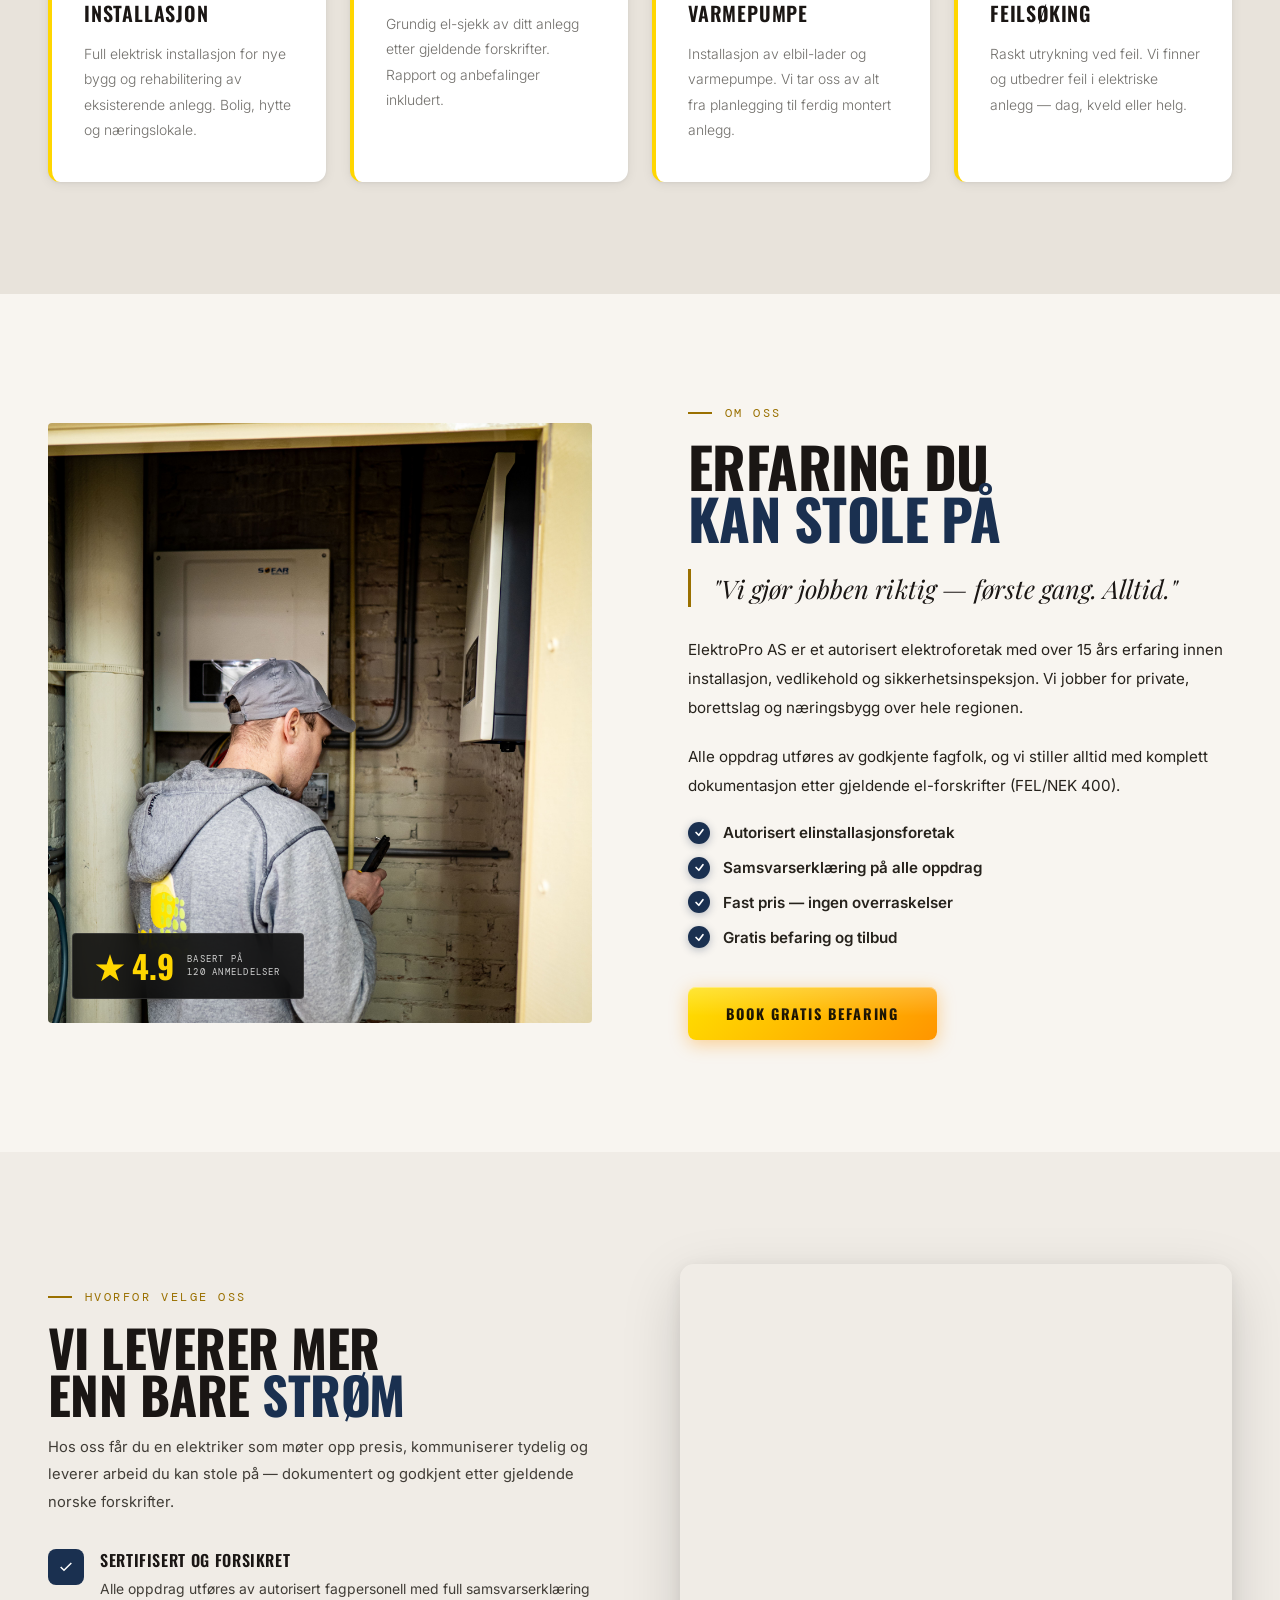
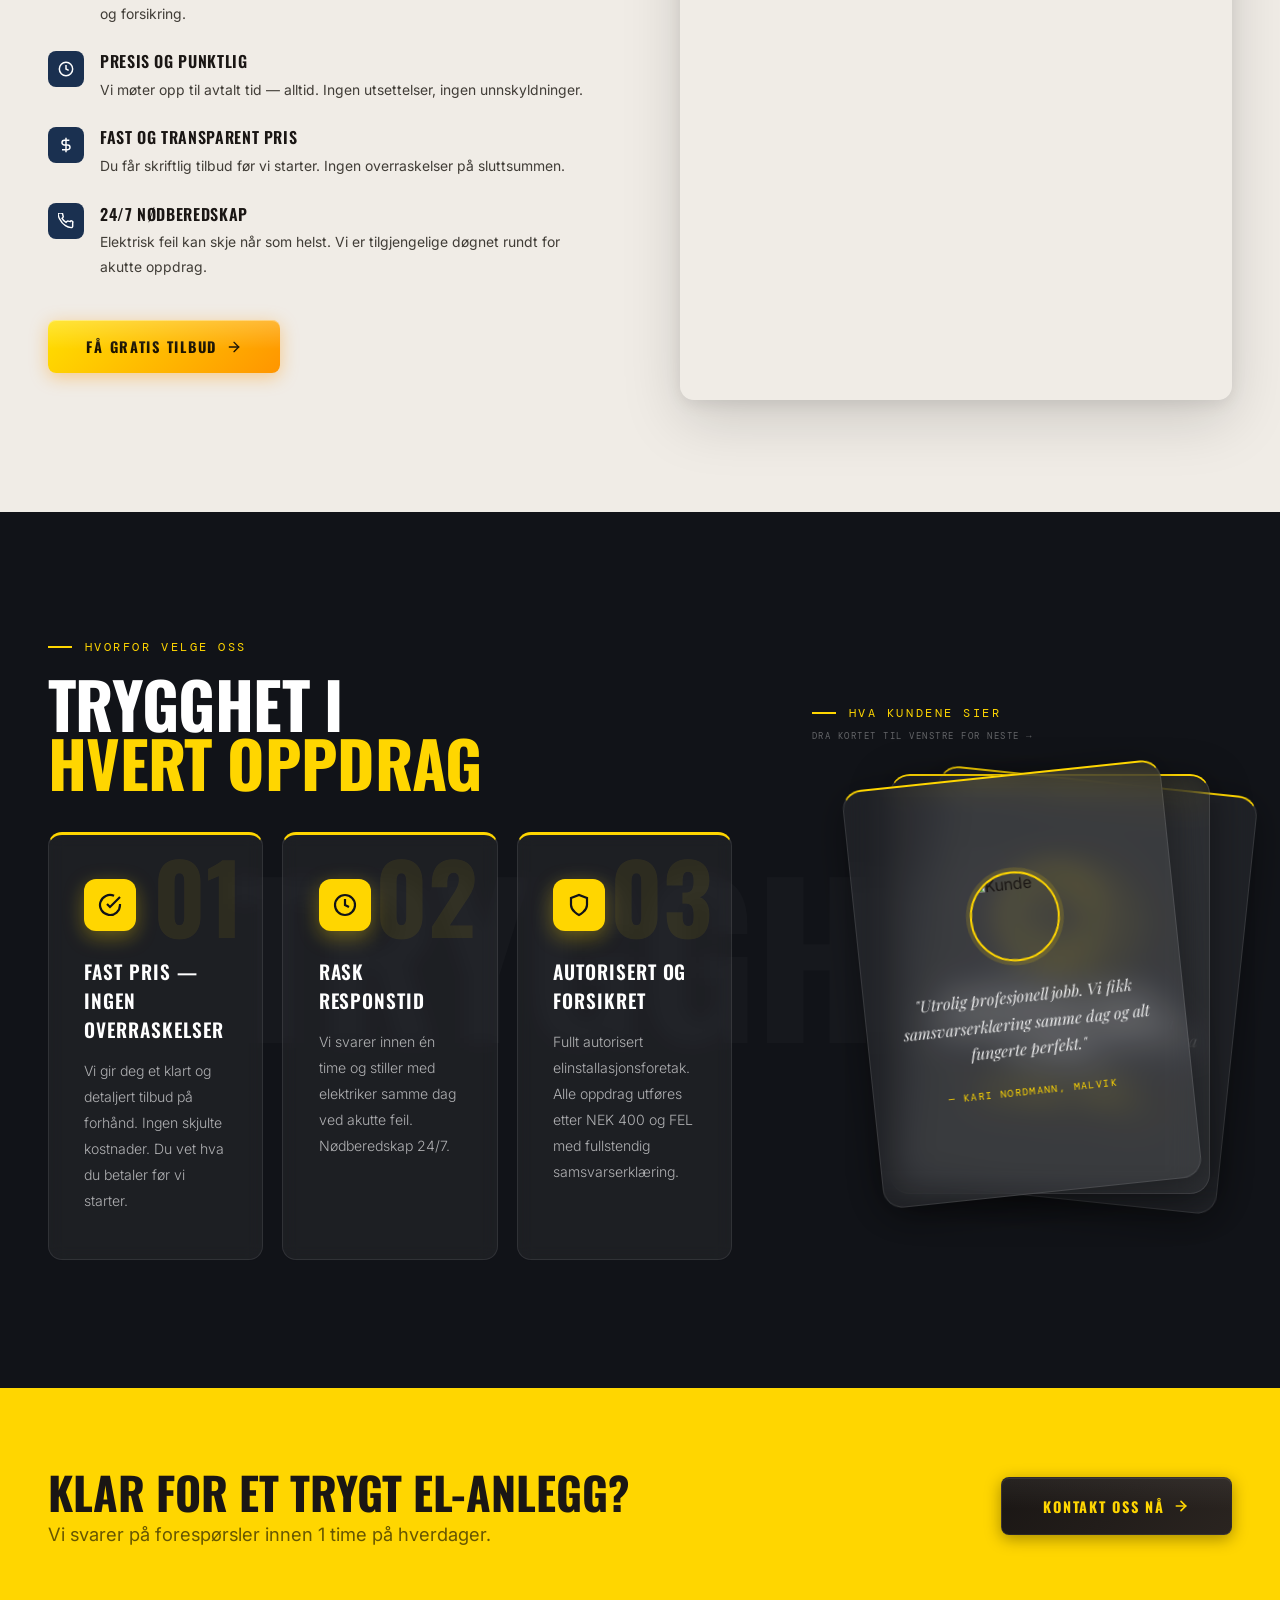
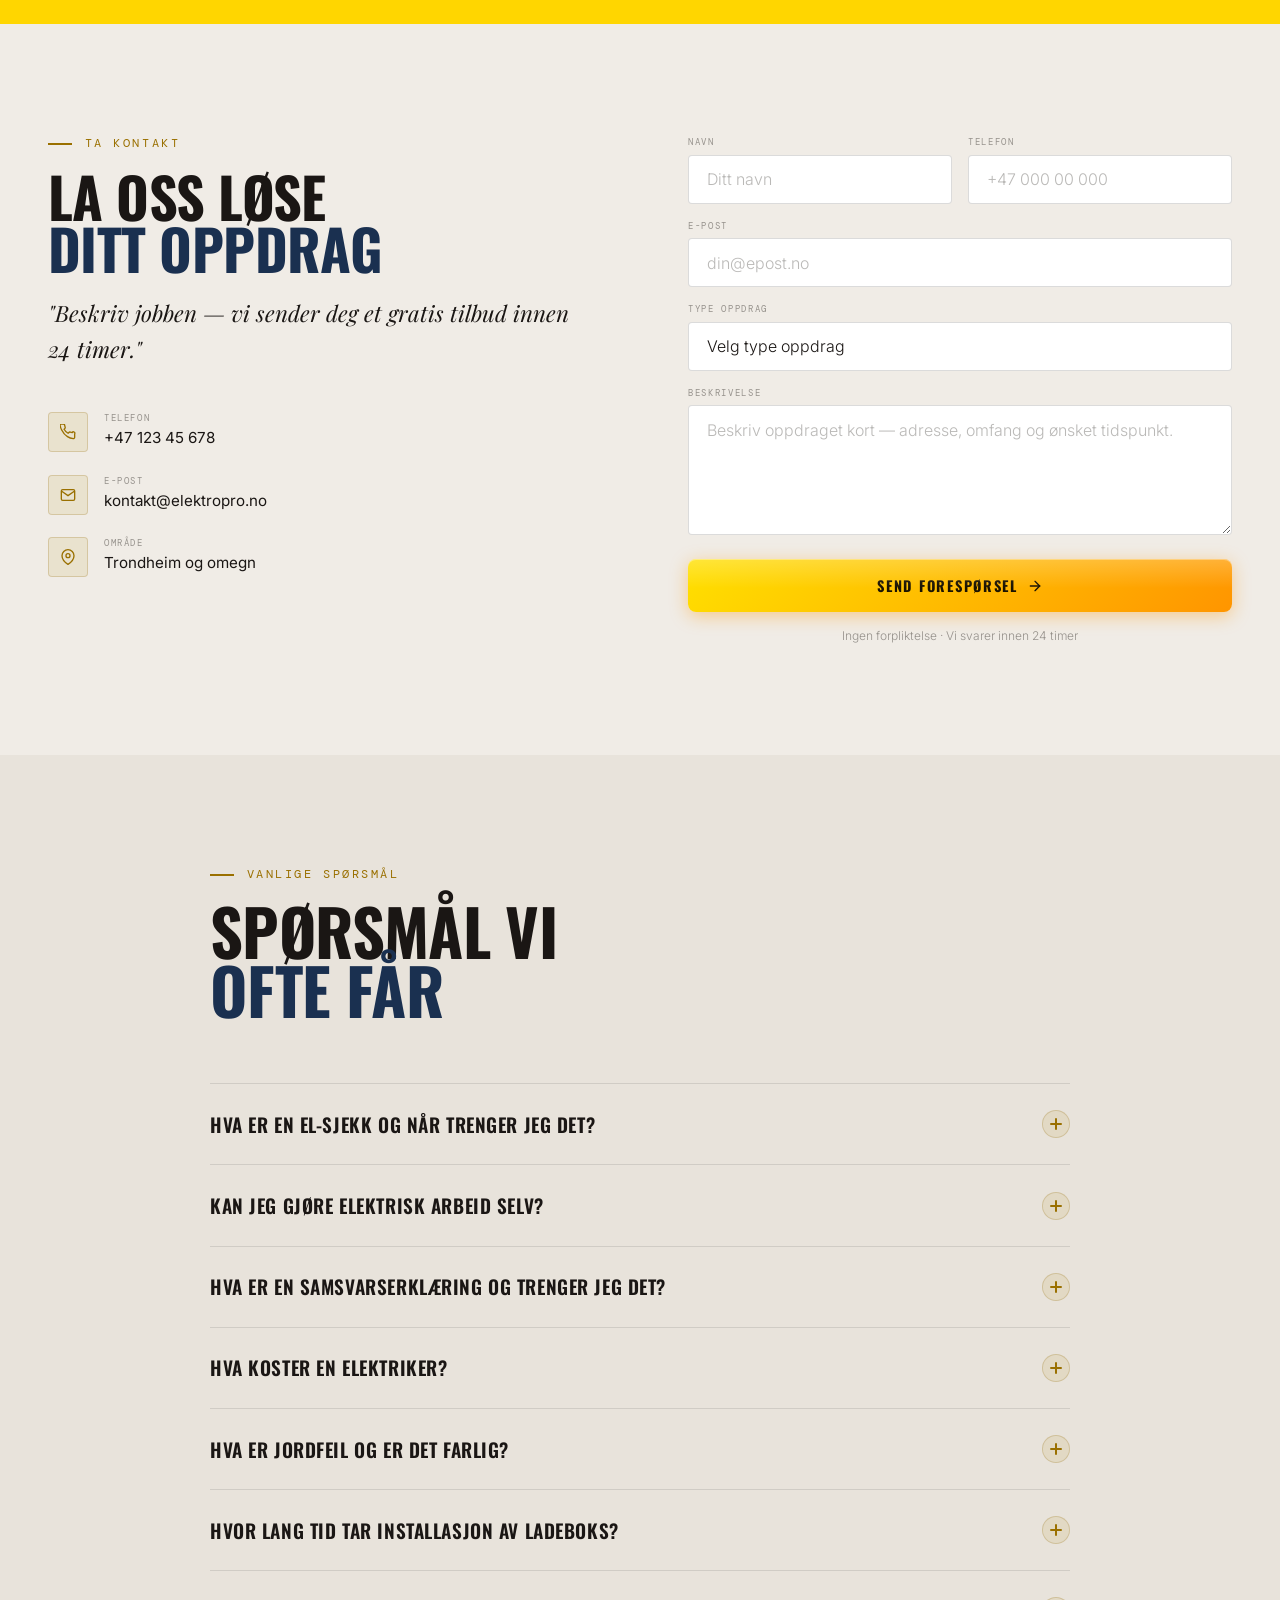
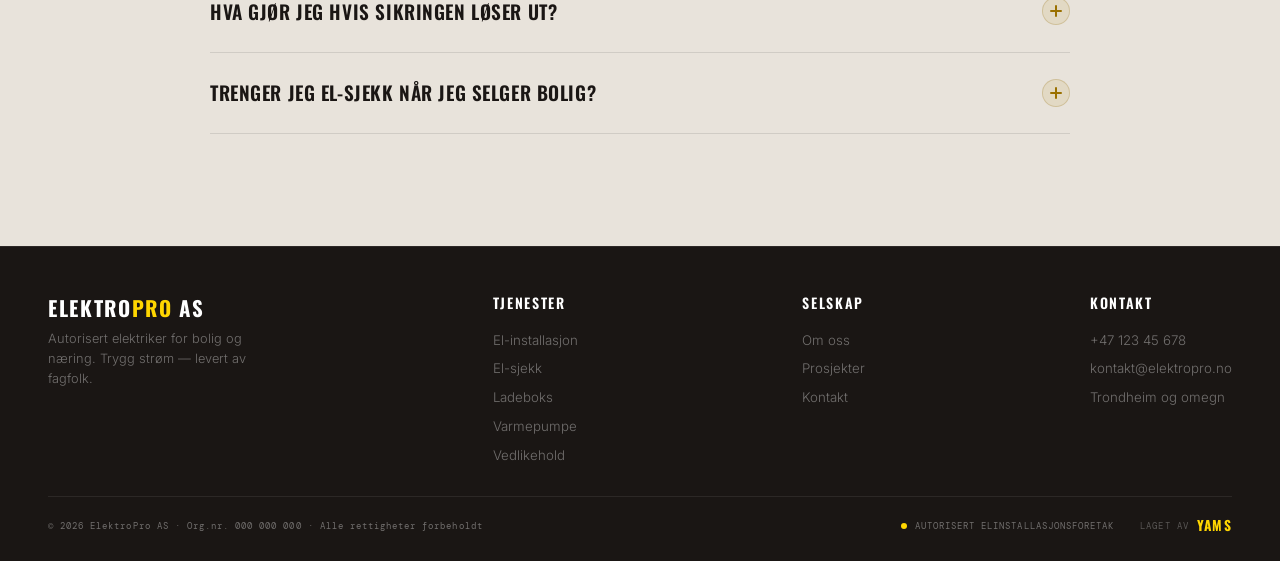
==== commit 17460b73: "Add FAQ accordion section to index.html — 8 common electrician questions Co-Authored-By: Claude Sonn" ====
--- a/index.html
+++ b/index.html
@@ -347,6 +347,99 @@
   </form>
 </section>
 
+<!-- ── FAQ ── -->
+<section class="faq-section">
+  <div class="faq-inner">
+    <div class="faq-header reveal">
+      <div class="section-eyebrow">Vanlige spørsmål</div>
+      <h2 class="section-title">Spørsmål vi<br><span class="accent">ofte får</span></h2>
+    </div>
+    <div class="faq-list">
+
+      <div class="faq-item reveal">
+        <button class="faq-q" aria-expanded="false">
+          <span>Hva er en el-sjekk og når trenger jeg det?</span>
+          <span class="faq-icon"></span>
+        </button>
+        <div class="faq-a">
+          <p>En el-sjekk er en grundig gjennomgang av ditt elektriske anlegg for å avdekke feil, mangler og sikkerhetsrisikoer. Vi anbefaler el-sjekk for boliger eldre enn 20 år, ved kjøp eller salg av bolig, etter brann eller vannskade, eller om du er usikker på tilstanden til anlegget ditt. Du mottar en skriftlig rapport med prioriterte anbefalinger.</p>
+        </div>
+      </div>
+
+      <div class="faq-item reveal">
+        <button class="faq-q" aria-expanded="false">
+          <span>Kan jeg gjøre elektrisk arbeid selv?</span>
+          <span class="faq-icon"></span>
+        </button>
+        <div class="faq-a">
+          <p>I Norge er elektrisk arbeid strengt regulert. Enkle oppgaver som å bytte lyspærer eller stikkontakter med samme type er tillatt for privatpersoner, men alt arbeid på det faste elektriske anlegget — sikringsskap, kurser, nye uttak — må utføres av autorisert elektriker. Ulovlig elektrisk arbeid kan ugyldiggjøre forsikringen din og er en brannfare.</p>
+        </div>
+      </div>
+
+      <div class="faq-item reveal">
+        <button class="faq-q" aria-expanded="false">
+          <span>Hva er en samsvarserklæring og trenger jeg det?</span>
+          <span class="faq-icon"></span>
+        </button>
+        <div class="faq-a">
+          <p>En samsvarserklæring er et juridisk dokument som bekrefter at det elektriske arbeidet er utført i henhold til gjeldende forskrifter (FEL og NEK 400). Den er påkrevd ved alle elektriske installasjonsarbeider og er nødvendig for forsikringssaker, ved boligsalg og ved søknad om byggetillatelse. ElektroPro leverer alltid samsvarserklæring på alle oppdrag.</p>
+        </div>
+      </div>
+
+      <div class="faq-item reveal">
+        <button class="faq-q" aria-expanded="false">
+          <span>Hva koster en elektriker?</span>
+          <span class="faq-icon"></span>
+        </button>
+        <div class="faq-a">
+          <p>Prisen varierer avhengig av oppdragets art og omfang. Vi tilbyr alltid gratis befaring og fast pris på forhånd — ingen overraskelser på sluttsummen. En el-sjekk starter fra ca. 2 500 kr, mens installasjon av ladeboks typisk koster mellom 4 000 og 8 000 kr inkl. materiell. Ta kontakt for et uforpliktende tilbud tilpasset ditt oppdrag.</p>
+        </div>
+      </div>
+
+      <div class="faq-item reveal">
+        <button class="faq-q" aria-expanded="false">
+          <span>Hva er jordfeil og er det farlig?</span>
+          <span class="faq-icon"></span>
+        </button>
+        <div class="faq-a">
+          <p>En jordfeil oppstår når strøm lekker ut av den normale kretsen og finner en utilsiktet vei til jord — for eksempel gjennom en person. Det kan være livsfarlig og er en hyppig årsak til brann og personskade. Jordfeilautomaten (jordfeilvern) skal automatisk kutte strømmen ved jordfeil. Opplever du at sikringen stadig løser ut, kan det tyde på jordfeil — kontakt oss umiddelbart.</p>
+        </div>
+      </div>
+
+      <div class="faq-item reveal">
+        <button class="faq-q" aria-expanded="false">
+          <span>Hvor lang tid tar installasjon av ladeboks?</span>
+          <span class="faq-icon"></span>
+        </button>
+        <div class="faq-a">
+          <p>En standard ladeboks-installasjon tar vanligvis 2–4 timer for én enebolig, forutsatt at sikringsskapet har ledig kapasitet. For borettslag med flere ladere eller der det må trekkes nye kurser, kan det ta lengre tid. Vi gjennomfører alltid en befaring først for å gi deg et nøyaktig estimat. Enova-støtte på inntil 5 000 kr per lader kan søkes — vi hjelper deg med dette.</p>
+        </div>
+      </div>
+
+      <div class="faq-item reveal">
+        <button class="faq-q" aria-expanded="false">
+          <span>Hva gjør jeg hvis sikringen løser ut?</span>
+          <span class="faq-icon"></span>
+        </button>
+        <div class="faq-a">
+          <p>Koble først fra apparater på den aktuelle kretsen, og reset sikringen ved å slå automatsikringen tilbake til "på". Løser sikringen ut igjen med én gang, tyder det på en feil i anlegget eller et defekt apparat. Prøv å identifisere hvilket apparat som forårsaker det. Vedvarer problemet, ring oss — vi har nødberedskap 24/7 og rykker ut raskt.</p>
+        </div>
+      </div>
+
+      <div class="faq-item reveal">
+        <button class="faq-q" aria-expanded="false">
+          <span>Trenger jeg el-sjekk når jeg selger bolig?</span>
+          <span class="faq-icon"></span>
+        </button>
+        <div class="faq-a">
+          <p>Det er ikke lovpålagt, men det anbefales sterkt. En godkjent el-sjekk gir kjøper trygghet og kan forhindre kostbare konflikter etter salget. Mange forsikringsselskaper og boligkjøpere etterspør el-sjekk, særlig for eldre boliger. Vi leverer rapport innen 24 timer og utbedrer avvik samme dag dersom det ønskes.</p>
+        </div>
+      </div>
+
+    </div>
+  </div>
+</section>
+
 <!-- ── FOOTER ── -->
 <footer>
   <div class="footer-top">
@@ -568,6 +661,19 @@
     }, 3500);
   })();
 
+  // FAQ accordion
+  document.querySelectorAll('.faq-q').forEach(btn => {
+    btn.addEventListener('click', () => {
+      const item = btn.parentElement;
+      const isOpen = item.classList.contains('open');
+      document.querySelectorAll('.faq-item.open').forEach(i => {
+        i.classList.remove('open');
+        i.querySelector('.faq-q').setAttribute('aria-expanded', 'false');
+      });
+      if (!isOpen) { item.classList.add('open'); btn.setAttribute('aria-expanded', 'true'); }
+    });
+  });
+
   // Scroll reveal
   const observer = new IntersectionObserver(entries => {
     entries.forEach(e => {
--- a/style.css
+++ b/style.css
@@ -587,6 +587,54 @@
 .footer-yams:hover { color: rgba(255,255,255,.7); }
 .footer-yams-logo { font-family: 'Oswald', sans-serif; font-weight: 700; font-size: .85rem; letter-spacing: .1em; color: var(--yellow); line-height: 1; }
 @keyframes blink { 0%,100%{opacity:1} 50%{opacity:.2} }
+
+/* ── FAQ ── */
+.faq-section { background: var(--light2); padding: 7rem 3rem; }
+.faq-inner { max-width: 860px; margin: 0 auto; }
+.faq-header { margin-bottom: 3rem; }
+.faq-list { display: flex; flex-direction: column; }
+.faq-item { border-bottom: 1px solid var(--border); }
+.faq-item:first-child { border-top: 1px solid var(--border); }
+.faq-q {
+  width: 100%; display: flex; align-items: center; justify-content: space-between;
+  gap: 1.5rem; padding: 1.6rem 0; background: none; border: none; cursor: pointer;
+  text-align: left;
+  font-family: 'Oswald', sans-serif; font-weight: 600;
+  font-size: clamp(1rem, 2vw, 1.2rem); letter-spacing: .03em; text-transform: uppercase;
+  color: var(--black); transition: color .2s;
+}
+.faq-q:hover { color: var(--yamb); }
+.faq-item.open .faq-q { color: var(--yamb); }
+.faq-icon {
+  flex-shrink: 0; width: 28px; height: 28px; border-radius: 50%;
+  background: var(--ydim); border: 1px solid var(--bordery);
+  display: flex; align-items: center; justify-content: center;
+  position: relative; transition: background .2s, transform .35s cubic-bezier(.22,1,.36,1);
+}
+.faq-icon::before,
+.faq-icon::after {
+  content: ''; position: absolute;
+  background: var(--yamb); border-radius: 2px; transition: opacity .25s, transform .25s;
+}
+.faq-icon::before { width: 12px; height: 2px; }
+.faq-icon::after  { width: 2px; height: 12px; }
+.faq-item.open .faq-icon { background: var(--yamb); transform: rotate(45deg); }
+.faq-item.open .faq-icon::before,
+.faq-item.open .faq-icon::after { background: #fff; }
+.faq-a {
+  max-height: 0; overflow: hidden;
+  transition: max-height .4s cubic-bezier(.22,1,.36,1);
+}
+.faq-item.open .faq-a { max-height: 400px; }
+.faq-a p {
+  font-size: .93rem; line-height: 1.9; color: rgba(26,22,16,.78);
+  font-weight: 300; padding-bottom: 1.8rem;
+}
+
+@media(max-width: 768px) {
+  .faq-section { padding: 5rem 1.4rem; }
+  .faq-q { font-size: .95rem; padding: 1.3rem 0; }
+}
 
 /* ── MOBILE CALL BAR ── */
 .mob-call-bar {
